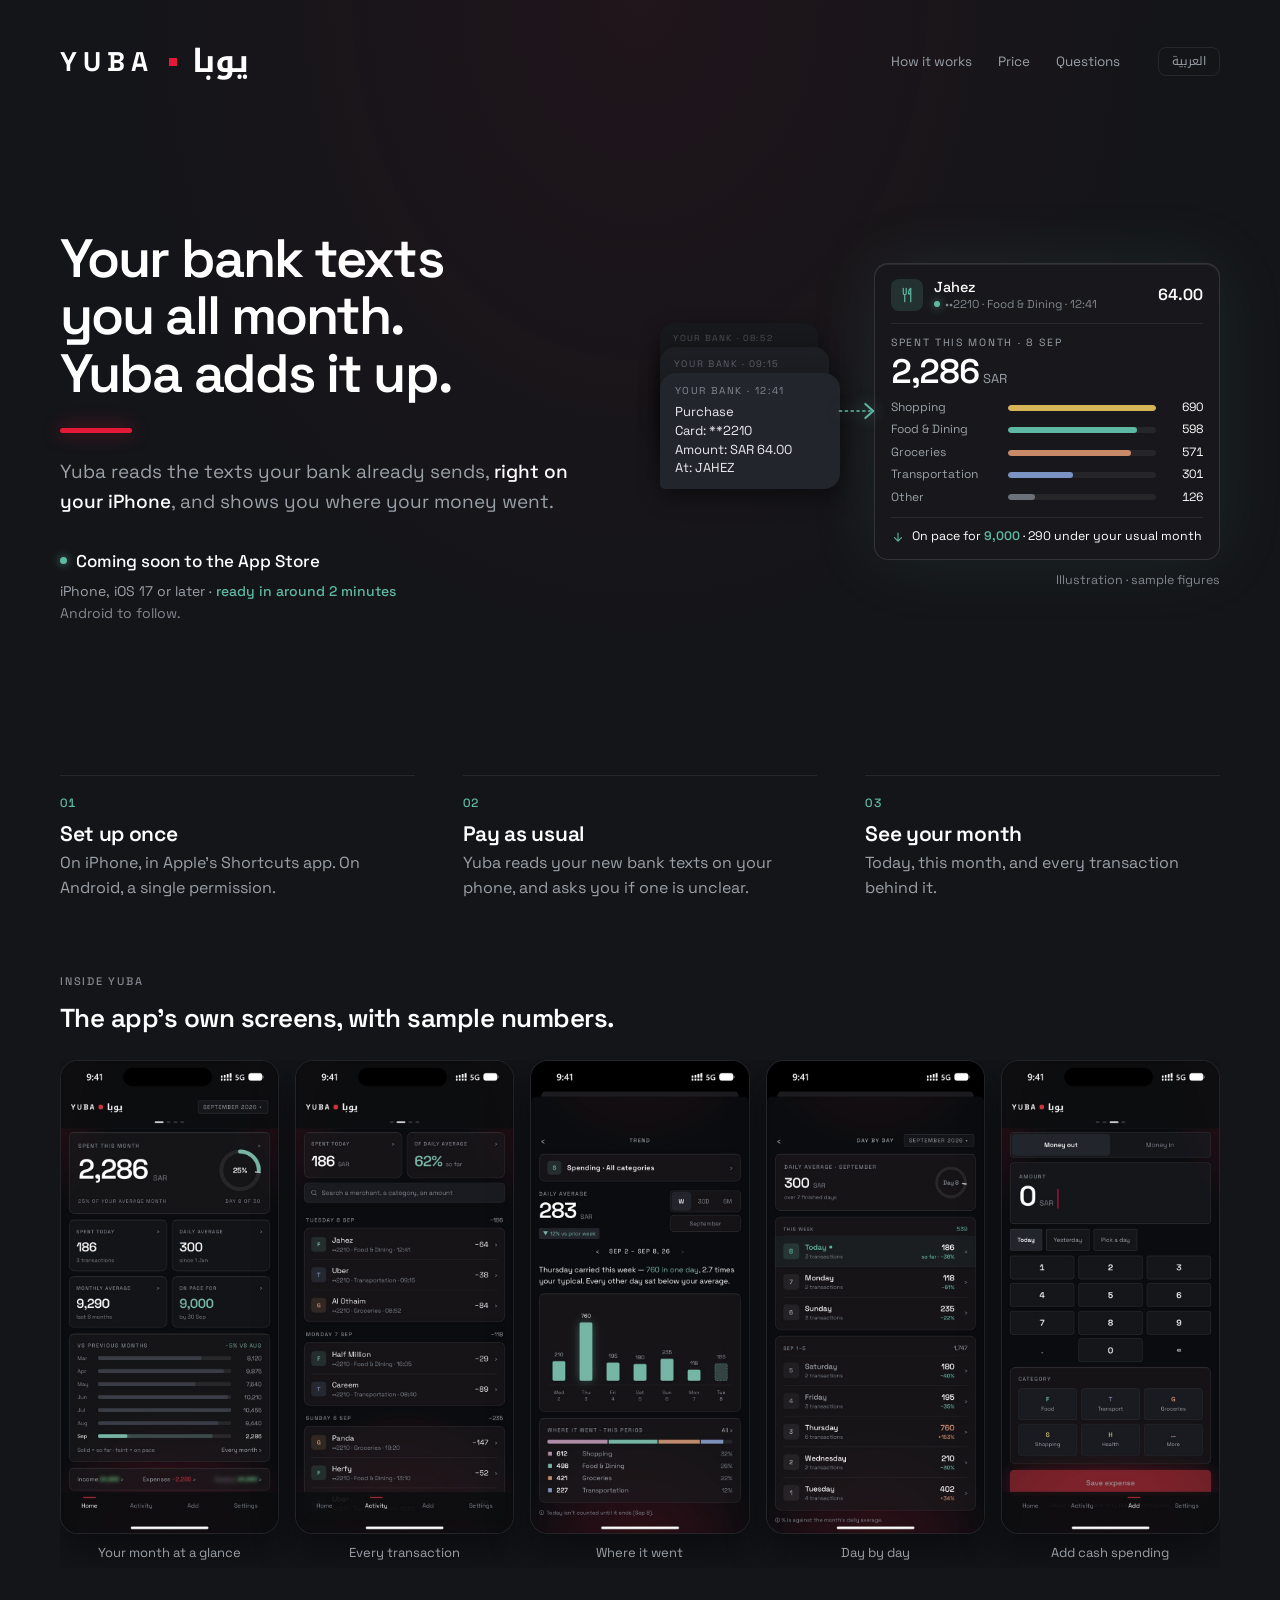
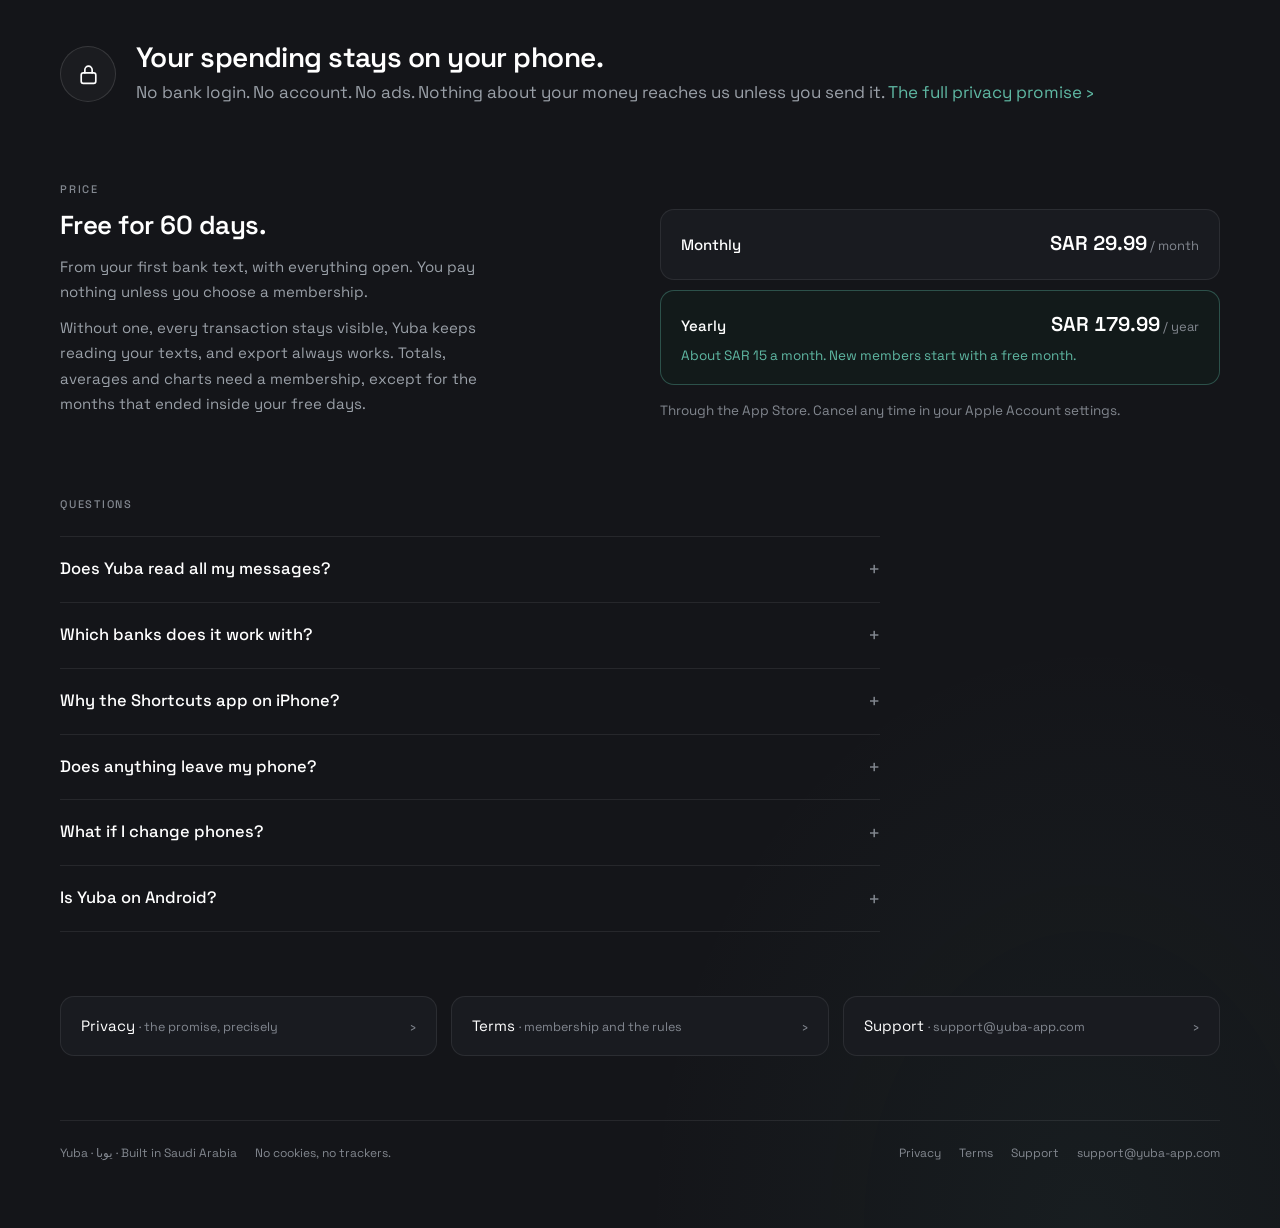
==== index.html @ a965c090 "Bigger logo; privacy, terms and support use the full width with an 'on this page' column - The YUBA " ====
<!doctype html>
<html lang="en">
<head>
<meta charset="utf-8">
<meta name="viewport" content="width=device-width,initial-scale=1">
<meta name="color-scheme" content="dark">
<title>Yuba · يوبا</title>
<meta name="description" content="Your bank texts you all month. Yuba adds it up — it reads the texts your bank already sends, right on your iPhone, and shows you where your money went.">
<link rel="canonical" href="https://yuba-app.com/">
<meta property="og:type" content="website">
<meta property="og:site_name" content="Yuba · يوبا">
<meta property="og:url" content="https://yuba-app.com/">
<meta property="og:title" content="Yuba — your bank texts you all month. Yuba adds it up.">
<meta property="og:description" content="Yuba reads the texts your bank already sends, right on your iPhone, and shows you where your money went. Your spending stays on your phone.">
<meta property="og:image" content="https://yuba-app.com/og/yuba-og.jpg">
<meta property="og:image:width" content="1200">
<meta property="og:image:height" content="630">
<meta property="og:image:alt" content="Yuba — your bank texts you all month, Yuba adds it up. أين تذهب فلوسك؟ الجواب في رسائل بنكك.">
<meta name="twitter:card" content="summary_large_image">
<link rel="icon" type="image/png" sizes="32x32" href="/icons/favicon-32.png">
<link rel="icon" type="image/png" sizes="192x192" href="/icons/icon-192.png">
<link rel="apple-touch-icon" href="/icons/apple-touch-icon.png">
<meta name="theme-color" content="#0b0c0f">
<link rel="preload" href="/fonts/space-grotesk-latin.woff2" as="font" type="font/woff2" crossorigin>
<link rel="stylesheet" href="/site.css">
<noscript><style>[lang="ar"]{display:revert !important}.langbtn{display:none}</style></noscript>
</head>
<body>
<div class="page wide">

  <header class="site">
    <a class="lockup" href="/">
      <span class="latin">YUBA</span><span class="dot"></span><span class="arabic">يوبا</span>
    </a>
    <nav class="jump">
      <a href="#how"><span lang="en">How it works</span><span lang="ar">كيف يعمل</span></a>
      <a href="#price"><span lang="en">Price</span><span lang="ar">السعر</span></a>
      <a href="#faq"><span lang="en">Questions</span><span lang="ar">أسئلة</span></a>
    </nav>
    <button class="langbtn" type="button">
      <span lang="ar">العربية</span><span lang="en">English</span>
    </button>
  </header>

  <main>
    <!-- ══════════════════════════ English ══════════════════════════ -->
    <section class="home" lang="en">
      <div class="hero-grid">
      <div class="hero-text">
      <h1><span class="l">Your bank texts you all month.</span> <span class="l">Yuba adds it up.</span></h1>
      <i class="tick"></i>
      <p class="lede">Yuba reads the texts your bank already sends, <strong>right on your iPhone</strong>, and shows you where your money went.</p>
      <div class="get">
        <span class="soon"><i></i>Coming soon to the App Store</span>
        <span class="get-note">iPhone, iOS 17 or later · <b>ready in around 2 minutes</b><span class="droid">Android to follow.</span></span>
      </div>
      </div>
      <div class="hero-art">
      <figure class="stage" role="img" aria-label="Three bank texts become a line in your month and a monthly total by category">
        <div class="texts" aria-hidden="true">
          <p class="bubble b3"><span class="from">Your bank · 08:52</span>Purchase
Card: **2210
Amount: SAR 84.00
At: AL OTHAIM</p>
          <p class="bubble b2"><span class="from">Your bank · 09:15</span>Purchase
Card: **2210
Amount: SAR 38.00
At: UBER</p>
          <p class="bubble b1"><span class="from">Your bank · 12:41</span>Purchase
Card: **2210
Amount: SAR 64.00
At: JAHEZ</p>
        </div>
        <div class="flow" aria-hidden="true"><svg viewBox="0 0 48 32" fill="none"><path d="M3 16h37" stroke="#5fb8a3" stroke-width="2" stroke-linecap="round" stroke-dasharray="2.5 4.5"/><path d="M34 7.5l9.5 8.5-9.5 8.5" stroke="#5fb8a3" stroke-width="2.4" stroke-linecap="round" stroke-linejoin="round"/></svg></div>
        <div class="month" aria-hidden="true">
          <div class="newrow">
            <div class="ico"><svg viewBox="0 0 24 24" fill="none" stroke="currentColor" stroke-width="1.6" stroke-linecap="round" stroke-linejoin="round"><path d="M7 3v6.5a2 2 0 0 0 2 2 2 2 0 0 0 2-2V3M9 11.5V21M17 21V3c-2 1.3-3 4-3 7.5h3"/></svg></div>
            <div class="who"><div class="name">Jahez</div><div class="meta"><i class="live"></i>••2210 · Food &amp; Dining · 12:41</div></div>
            <div class="amt">64.00</div>
          </div>
          <div class="k">Spent this month · 8 Sep</div>
          <div class="fig">2,286<small>SAR</small></div>
          <div class="cats">
            <div class="cat"><span class="n">Shopping</span><span class="bar"><i style="width:100%;background:#d6b45a"></i></span><span class="v">690</span></div>
            <div class="cat"><span class="n">Food &amp; Dining</span><span class="bar"><i style="width:87%;background:#5fb8a3"></i></span><span class="v">598</span></div>
            <div class="cat"><span class="n">Groceries</span><span class="bar"><i style="width:83%;background:#c98a68"></i></span><span class="v">571</span></div>
            <div class="cat"><span class="n">Transportation</span><span class="bar"><i style="width:44%;background:#7b93c2"></i></span><span class="v">301</span></div>
            <div class="cat"><span class="n">Other</span><span class="bar"><i style="width:18%;background:#6b7079"></i></span><span class="v">126</span></div>
          </div>
          <div class="pace"><svg viewBox="0 0 24 24" fill="none" stroke="currentColor" stroke-width="1.8" stroke-linecap="round" stroke-linejoin="round"><path d="M12 5v14M6 13l6 6 6-6"/></svg><span>On pace for <b>9,000</b> · 290 under your usual month</span></div>
        </div>
      </figure>
      <p class="stage-note">Illustration · sample figures</p>
      </div>
      </div>

      <ol class="steps" id="how">
        <li><span class="num">01</span><h3>Set up once</h3><p>On iPhone, in Apple’s Shortcuts app. On Android, a single permission.</p></li>
        <li><span class="num">02</span><h3>Pay as usual</h3><p>Yuba reads your new bank texts on your phone, and asks you if one is unclear.</p></li>
        <li><span class="num">03</span><h3>See your month</h3><p>Today, this month, and every transaction behind it.</p></li>
      </ol>

      <div class="band">
        <p class="kicker">Inside Yuba</p>
        <h2 class="band-title">The app’s own screens, with sample numbers.</h2>
        <div class="shots">
          <figure><img src="/shots/en/1-home.jpg" width="600" height="1304" loading="lazy" alt="Yuba's Home: spent this month, your pace and the months before"><figcaption>Your month at a glance</figcaption></figure>
          <figure><img src="/shots/en/2-activity.jpg" width="600" height="1304" loading="lazy" alt="Activity: every transaction by day"><figcaption>Every transaction</figcaption></figure>
          <figure><img src="/shots/en/3-trend.jpg" width="600" height="1304" loading="lazy" alt="Trend: the week's spending and where it went"><figcaption>Where it went</figcaption></figure>
          <figure><img src="/shots/en/4-day-by-day.jpg" width="600" height="1304" loading="lazy" alt="Day by day: each day against your average"><figcaption>Day by day</figcaption></figure>
          <figure><img src="/shots/en/5-add.jpg" width="600" height="1304" loading="lazy" alt="Add: cash spending by hand"><figcaption>Add cash spending</figcaption></figure>
        </div>
      </div>

      <div class="promise" id="privacy">
        <span class="lock"><svg viewBox="0 0 24 24" fill="none" stroke="currentColor" stroke-width="1.6" stroke-linecap="round" stroke-linejoin="round"><rect x="5" y="10.5" width="14" height="10" rx="2"/><path d="M8.5 10.5V7.5a3.5 3.5 0 0 1 7 0v3"/></svg></span>
        <div><h2>Your spending stays on your phone.</h2><p>No bank login. No account. No ads. Nothing about your money reaches us unless you send it. <a href="/privacy">The full privacy promise ›</a></p></div>
      </div>

      <div class="band" id="price">
        <p class="kicker">Price</p>
        <div class="price-grid">
          <div class="free">
            <h2 class="band-title">Free for 60 days.</h2>
            <p>From your first bank text, with everything open. You pay nothing unless you choose a membership.</p>
            <p>Without one, every transaction stays visible, Yuba keeps reading your texts, and export always works. Totals, averages and charts need a membership, except for the months that ended inside your free days.</p>
          </div>
          <div class="plans">
            <div class="plan"><span class="plan-name">Monthly</span><span class="plan-price">SAR 29.99<small> / month</small></span></div>
            <div class="plan best"><span class="plan-name">Yearly</span><span class="plan-price">SAR 179.99<small> / year</small></span><span class="plan-sub">About SAR 15 a month. New members start with a free month.</span></div>
            <p class="plan-note">Through the App Store. Cancel any time in your Apple Account settings.</p>
          </div>
        </div>
      </div>

      <div class="band" id="faq">
        <p class="kicker">Questions</p>
        <div class="faq">
          <details><summary>Does Yuba read all my messages?</summary><p>No. On iPhone, Shortcuts hands Yuba only texts that contain SAR, SR or ريال. Yuba never sees the rest, and what it does get, it reads on your phone.</p></details>
          <details><summary>Which banks does it work with?</summary><p>Yuba was built on real texts from Saudi banks, in Arabic and English, among them SAB, SNB, Al Rajhi, STC Bank, BSF, Bank AlJazira and Riyad Bank. It learns other banks from the people who use them. When a text says money moved in a wording Yuba hasn’t learned yet, it asks you instead of guessing, and Teach Yuba, in Settings, writes you an email with that wording, every digit a 9 and people’s names cut to initials, for you to send us.</p></details>
          <details><summary>Why the Shortcuts app on iPhone?</summary><p>Apple doesn’t let apps read your messages. Instead, Apple’s Shortcuts app, set up once, hands Yuba the bank texts that mention riyals as they arrive. It’s Apple’s own tool, and you stay in control: you can turn it off any time. It takes around 2 minutes.</p></details>
          <details><summary>Does anything leave my phone?</summary><p>Yuba sends nothing about your money. It has no server and no account. It goes online to check for its own updates, and memberships run through Apple. Like every app, Yuba is included in your phone’s own backup, under your Apple Account. <a href="/privacy">Every detail is on the privacy page.</a></p></details>
          <details><summary>What if I change phones?</summary><p>Your history lives on your phone and in your phone’s own backup, so a new iPhone restored from that backup should bring it along. You can also export every transaction as a spreadsheet at any time.</p></details>
          <details><summary>Is Yuba on Android?</summary><p>Coming soon. On Android there is no Shortcuts step: one permission does it.</p></details>
        </div>
      </div>
    </section>

    <!-- ══════════════════════════ Arabic ══════════════════════════ -->
    <section class="home" lang="ar" dir="rtl">
      <div class="hero-grid">
      <div class="hero-text">
      <h1><span class="l">أين تذهب فلوسك؟</span> <span class="l">الجواب في رسائل بنكك.</span></h1>
      <i class="tick"></i>
      <p class="lede">يقرأ يوبا رسائل بنكك <strong>على جوالك نفسه</strong>، ويرتّب مصاريفك أولًا بأول.</p>
      <div class="get">
        <span class="soon"><i></i>قريبًا على App Store</span>
        <span class="get-note">على iPhone بنظام iOS 17 أو أحدث · <b>الإعداد يستغرق نحو دقيقتين</b><span class="droid">ونسخة Android في الطريق.</span></span>
      </div>
      </div>
      <div class="hero-art">
      <figure class="stage" role="img" aria-label="ثلاث رسائل من البنك تصبح عملية في شهرك ومجموعًا لمصاريف الشهر حسب الفئة">
        <div class="texts" aria-hidden="true">
          <p class="bubble b3"><span class="from">بنكك · <bdi dir="ltr">08:52</bdi></span>شراء
بطاقة: <bdi dir="ltr">**2210</bdi>
مبلغ: 84.00 ريال
لدى: AL OTHAIM</p>
          <p class="bubble b2"><span class="from">بنكك · <bdi dir="ltr">09:15</bdi></span>شراء
بطاقة: <bdi dir="ltr">**2210</bdi>
مبلغ: 38.00 ريال
لدى: UBER</p>
          <p class="bubble b1"><span class="from">بنكك · <bdi dir="ltr">12:41</bdi></span>شراء
بطاقة: <bdi dir="ltr">**2210</bdi>
مبلغ: 64.00 ريال
لدى: JAHEZ</p>
        </div>
        <div class="flow" aria-hidden="true"><svg viewBox="0 0 48 32" fill="none"><path d="M3 16h37" stroke="#5fb8a3" stroke-width="2" stroke-linecap="round" stroke-dasharray="2.5 4.5"/><path d="M34 7.5l9.5 8.5-9.5 8.5" stroke="#5fb8a3" stroke-width="2.4" stroke-linecap="round" stroke-linejoin="round"/></svg></div>
        <div class="month" aria-hidden="true">
          <div class="newrow">
            <div class="ico"><svg viewBox="0 0 24 24" fill="none" stroke="currentColor" stroke-width="1.6" stroke-linecap="round" stroke-linejoin="round"><path d="M7 3v6.5a2 2 0 0 0 2 2 2 2 0 0 0 2-2V3M9 11.5V21M17 21V3c-2 1.3-3 4-3 7.5h3"/></svg></div>
            <div class="who"><div class="name">Jahez</div><div class="meta" dir="ltr"><i class="live"></i>••2210 · <bdi dir="rtl">الطعام والمطاعم</bdi> · 12:41</div></div>
            <div class="amt">64.00</div>
          </div>
          <div class="k" dir="rtl" style="text-align:left">مصاريف هذا الشهر · 8 سبتمبر</div>
          <div class="fig">2,286<small>ر.س</small></div>
          <div class="cats">
            <div class="cat"><span class="n">التسوق</span><span class="bar"><i style="width:100%;background:#d6b45a"></i></span><span class="v">690</span></div>
            <div class="cat"><span class="n">الطعام والمطاعم</span><span class="bar"><i style="width:87%;background:#5fb8a3"></i></span><span class="v">598</span></div>
            <div class="cat"><span class="n">البقالة</span><span class="bar"><i style="width:83%;background:#c98a68"></i></span><span class="v">571</span></div>
            <div class="cat"><span class="n">المواصلات</span><span class="bar"><i style="width:44%;background:#7b93c2"></i></span><span class="v">301</span></div>
            <div class="cat"><span class="n">أخرى</span><span class="bar"><i style="width:18%;background:#6b7079"></i></span><span class="v">126</span></div>
          </div>
          <div class="pace"><svg viewBox="0 0 24 24" fill="none" stroke="currentColor" stroke-width="1.8" stroke-linecap="round" stroke-linejoin="round"><path d="M12 5v14M6 13l6 6 6-6"/></svg><span dir="rtl">المتوقع لنهاية الشهر <b>9,000</b> · أقل من معتادك بـ290</span></div>
        </div>
      </figure>
      <p class="stage-note">رسم توضيحي · أرقام افتراضية</p>
      </div>
      </div>

      <ol class="steps" id="how-ar">
        <li><span class="num">01</span><h3>جهّزه مرة واحدة</h3><p>على iPhone عبر تطبيق «الاختصارات» من Apple، وعلى Android يكفي إذن واحد.</p></li>
        <li><span class="num">02</span><h3>ادفع كعادتك</h3><p>يقرأ يوبا رسائل بنكك الجديدة على جوالك، وإن لم تتضح له رسالة سألك عنها.</p></li>
        <li><span class="num">03</span><h3>تابع شهرك</h3><p>يومك وشهرك، وكل عملية بتفاصيلها.</p></li>
      </ol>

      <div class="band">
        <p class="kicker">داخل يوبا</p>
        <h2 class="band-title">شاشات التطبيق نفسه، بأرقام تجريبية.</h2>
        <div class="shots">
          <figure><img src="/shots/ar/1-home.jpg" width="600" height="1304" loading="lazy" alt="الرئيسية في يوبا: مصاريف هذا الشهر ووتيرتك والأشهر السابقة"><figcaption>شهرك في لمحة</figcaption></figure>
          <figure><img src="/shots/ar/2-activity.jpg" width="600" height="1304" loading="lazy" alt="العمليات: كل عملية حسب اليوم"><figcaption>كل عملياتك</figcaption></figure>
          <figure><img src="/shots/ar/3-trend.jpg" width="600" height="1304" loading="lazy" alt="الاتجاه: مصاريف الأسبوع وأين ذهبت"><figcaption>أين ذهبت فلوسك</figcaption></figure>
          <figure><img src="/shots/ar/4-day-by-day.jpg" width="600" height="1304" loading="lazy" alt="يومًا بيوم: كل يوم مقارنة بمتوسطك"><figcaption>يومًا بيوم</figcaption></figure>
          <figure><img src="/shots/ar/5-add.jpg" width="600" height="1304" loading="lazy" alt="إضافة: مصاريفك النقدية بيدك"><figcaption>النقد، تضيفه بنفسك</figcaption></figure>
        </div>
      </div>

      <div class="promise" id="privacy-ar">
        <span class="lock"><svg viewBox="0 0 24 24" fill="none" stroke="currentColor" stroke-width="1.6" stroke-linecap="round" stroke-linejoin="round"><rect x="5" y="10.5" width="14" height="10" rx="2"/><path d="M8.5 10.5V7.5a3.5 3.5 0 0 1 7 0v3"/></svg></span>
        <div><h2>بياناتك المالية تبقى على جوالك.</h2><p>لا ربط بحسابك البنكي، ولا تسجيل، ولا إعلانات، ولا يصلنا شيء يخص أموالك إلا ما ترسله بنفسك. <a href="/privacy">وعد الخصوصية كاملًا ›</a></p></div>
      </div>

      <div class="band" id="price-ar">
        <p class="kicker">السعر</p>
        <div class="price-grid">
          <div class="free">
            <h2 class="band-title">مجاني لمدة 60 يومًا.</h2>
            <p>من أول رسالة بنكية، وكل المزايا مفتوحة. ولا تدفع شيئًا ما لم تختر عضوية.</p>
            <p>ومن دونها تبقى كل عملياتك ظاهرة، ويستمر يوبا في قراءة رسائلك، والتصدير متاح دائمًا. أما الإجماليات والمتوسطات والرسوم البيانية فتحتاج عضوية، إلا للأشهر التي اكتملت خلال أيامك المجانية.</p>
          </div>
          <div class="plans">
            <div class="plan"><span class="plan-name">شهري</span><span class="plan-price">29.99 ر.س<small> / شهريًا</small></span></div>
            <div class="plan best"><span class="plan-name">سنوي</span><span class="plan-price">179.99 ر.س<small> / سنويًا</small></span><span class="plan-sub">نحو 15 ر.س شهريًا، ويبدأ بشهر مجاني للمشتركين الجدد.</span></div>
            <p class="plan-note">عبر App Store، ويمكنك الإلغاء متى شئت من إعدادات حساب Apple.</p>
          </div>
        </div>
      </div>

      <div class="band" id="faq-ar">
        <p class="kicker">أسئلة شائعة</p>
        <div class="faq">
          <details><summary>هل يقرأ يوبا كل رسائلي؟</summary><p>لا. على iPhone لا تمرّر «الاختصارات» إلى يوبا إلا الرسائل التي فيها SAR أو SR أو «ريال». بقية رسائلك لا يراها يوبا، وما يصله يقرؤه على جوالك نفسه.</p></details>
          <details><summary>مع أي البنوك يعمل يوبا؟</summary><p>بُني يوبا على رسائل حقيقية من بنوك سعودية، بالعربية والإنجليزية، منها ساب والأهلي والراجحي وبنك STC والبنك السعودي الفرنسي وبنك الجزيرة وبنك الرياض، ويتعلّم صياغة البنوك الأخرى من مستخدميها. وإذا قالت رسالة إن مالًا تحرّك بصياغة لم يتعلّمها بعد، يسألك بدل أن يخمّن. ومن «الإعدادات › علِّم يوبا» يمكنك أن ترسل لنا تلك الصياغة، وكل رقم فيها 9، وأسماء الأشخاص مختصرة إلى أحرفها الأولى.</p></details>
          <details><summary>لماذا تطبيق «الاختصارات» على iPhone؟</summary><p>لأن Apple لا تسمح للتطبيقات بقراءة رسائلك. تُعدّ «الاختصارات» مرة واحدة، فتسلّم يوبا رسائل البنك التي تذكر الريال حين تصل. هي أداة من Apple نفسها، والأمر بيدك: توقفها متى شئت. والإعداد يستغرق نحو دقيقتين.</p></details>
          <details><summary>هل يخرج شيء من جوالي؟</summary><p>يوبا لا يرسل شيئًا يخص أموالك، فلا خادم له ولا حساب. يتصل بالإنترنت ليتحقق من تحديثاته، والعضوية تتم عبر Apple. وككل تطبيق، يُحفظ يوبا ضمن النسخة الاحتياطية لجوالك تحت حساب Apple الخاص بك. <a href="/privacy">التفاصيل كلها في صفحة الخصوصية.</a></p></details>
          <details><summary>ماذا لو غيّرت جوالي؟</summary><p>سجلّك محفوظ على جوالك وفي نسخته الاحتياطية، فإذا استعدت جوالك الجديد من تلك النسخة فالمفترض أن يعود معه. ويمكنك أيضًا في أي وقت تصدير كل عملياتك إلى جدول بيانات.</p></details>
          <details><summary>هل يوبا متوفر على Android؟</summary><p>في الطريق. وعلى Android لا حاجة لتطبيق «الاختصارات»: يكفي إذن واحد.</p></details>
        </div>
      </div>
    </section>

    <nav class="doors">
      <a class="door" href="/privacy">
        <span>
          <span lang="en">Privacy</span><span lang="ar">الخصوصية</span>
          <span class="sub"> · <span lang="en">the promise, precisely</span><span lang="ar">وعدنا بالتفصيل</span></span>
        </span>
        <span class="mark">›</span>
      </a>
      <a class="door" href="/terms">
        <span>
          <span lang="en">Terms</span><span lang="ar">الشروط</span>
          <span class="sub"> · <span lang="en">membership and the rules</span><span lang="ar">العضوية وشروط الاستخدام</span></span>
        </span>
        <span class="mark">›</span>
      </a>
      <a class="door" href="/support">
        <span>
          <span lang="en">Support</span><span lang="ar">الدعم</span>
          <span class="sub"> · support@yuba-app.com</span>
        </span>
        <span class="mark">›</span>
      </a>
    </nav>
  </main>

  <footer class="site">
    <span>Yuba · يوبا · <span lang="en">Built in Saudi Arabia</span><span lang="ar">صُنع في السعودية</span></span>
    <span class="quiet"><span lang="en">No cookies, no trackers.</span><span lang="ar">لا كوكيز ولا تتبّع.</span></span>
    <span class="spacer"></span>
    <a href="/privacy"><span lang="en">Privacy</span><span lang="ar">الخصوصية</span></a>
    <a href="/terms"><span lang="en">Terms</span><span lang="ar">الشروط</span></a>
    <a href="/support"><span lang="en">Support</span><span lang="ar">الدعم</span></a>
    <a href="mailto:support@yuba-app.com">support@yuba-app.com</a>
  </footer>

</div>
<script>
(function () {
  var el = document.documentElement;
  function apply(ar) {
    if (ar) el.setAttribute('data-lang', 'ar'); else el.removeAttribute('data-lang');
    el.lang = ar ? 'ar' : 'en';
  }
  var s = null;
  try { s = localStorage.getItem('yuba-lang'); } catch (e) {}
  // No choice saved yet: a phone set to Arabic opens the Arabic page.
  if (s !== 'ar' && s !== 'en') {
    try { if (/^ar(?:-|$)/i.test((navigator.languages && navigator.languages[0]) || navigator.language || '')) s = 'ar'; } catch (e) {}
  }
  try {
    var q = new URLSearchParams(location.search).get('lang');
    if (q === 'ar' || q === 'en') {
      s = q;
      try { localStorage.setItem('yuba-lang', q); } catch (e) {}
      history.replaceState(null, '', location.pathname);
    }
  } catch (e) {}
  apply(s === 'ar');
  // The header's jump links point at the English ids; in Arabic, go to the Arabic twin.
  document.addEventListener('click', function (e) {
    var a = e.target.closest('.jump a');
    if (a && el.getAttribute('data-lang') === 'ar') {
      var t = document.getElementById(a.getAttribute('href').slice(1) + '-ar');
      if (t) { e.preventDefault(); t.scrollIntoView({ behavior: 'smooth', block: 'start' }); }
      return;
    }
    var b = e.target.closest('.langbtn');
    if (!b) return;
    var ar = el.getAttribute('data-lang') !== 'ar';
    apply(ar);
    try { localStorage.setItem('yuba-lang', ar ? 'ar' : 'en'); } catch (e) {}
  });
})();
</script>
</body>
</html>
---- site.css ----
/* yuba-app.com — the app's own skin, translated to the web.
   Tokens verbatim from src/theme/tokens.ts:
   bg #141519 · surfaces #191b20/#23252c · ink #fff/#9aa0a8/#5d626b
   red #e31937 (brand only) · teal #4f9d8c (live/links) · hairline rgba(255,255,255,.08)
   Latin: Space Grotesk. Arabic: Noto Kufi Arabic (all-Kufi, the founder's law). */

/* Fonts live on this site (12 Oct 2026): no request leaves for Google, so the footer can say no trackers. */
@font-face { font-family: 'Noto Kufi Arabic'; font-style: normal; font-weight: 300 700; font-display: swap; src: url(/fonts/noto-kufi-arabic-arabic.woff2) format('woff2'); unicode-range: U+0600-06FF, U+0750-077F, U+0870-0891, U+0897-08E1, U+08E3-08FF, U+200C-200E, U+2010-2011, U+204F, U+2E41, U+FB50-FDFF, U+FE70-FE74, U+FE76-FEFC, U+102E0-102FB, U+10E60-10E7E, U+10EC2-10EC7, U+10EC9-10EEE, U+10EF0-10EFF, U+1EE00-1EE03, U+1EE05-1EE1F, U+1EE21-1EE22, U+1EE24, U+1EE27, U+1EE29-1EE32, U+1EE34-1EE37, U+1EE39, U+1EE3B, U+1EE42, U+1EE47, U+1EE49, U+1EE4B, U+1EE4D-1EE4F, U+1EE51-1EE52, U+1EE54, U+1EE57, U+1EE59, U+1EE5B, U+1EE5D, U+1EE5F, U+1EE61-1EE62, U+1EE64, U+1EE67-1EE6A, U+1EE6C-1EE72, U+1EE74-1EE77, U+1EE79-1EE7C, U+1EE7E, U+1EE80-1EE89, U+1EE8B-1EE9B, U+1EEA1-1EEA3, U+1EEA5-1EEA9, U+1EEAB-1EEBB, U+1EEF0-1EEF1; }
@font-face { font-family: 'Noto Kufi Arabic'; font-style: normal; font-weight: 300 700; font-display: swap; src: url(/fonts/noto-kufi-arabic-latin-ext.woff2) format('woff2'); unicode-range: U+0100-02BA, U+02BD-02C5, U+02C7-02CC, U+02CE-02D7, U+02DD-02FF, U+0304, U+0308, U+0329, U+1D00-1DBF, U+1E00-1E9F, U+1EF2-1EFF, U+2020, U+20A0-20AB, U+20AD-20C4, U+2113, U+2C60-2C7F, U+A720-A7FF; }
@font-face { font-family: 'Noto Kufi Arabic'; font-style: normal; font-weight: 300 700; font-display: swap; src: url(/fonts/noto-kufi-arabic-latin.woff2) format('woff2'); unicode-range: U+0000-00FF, U+0131, U+0152-0153, U+02BB-02BC, U+02C6, U+02DA, U+02DC, U+0304, U+0308, U+0329, U+2000-206F, U+20AC, U+2122, U+2191, U+2193, U+2212, U+2215, U+FEFF, U+FFFD; }
@font-face { font-family: 'Space Grotesk'; font-style: normal; font-weight: 300 700; font-display: swap; src: url(/fonts/space-grotesk-latin-ext.woff2) format('woff2'); unicode-range: U+0100-02BA, U+02BD-02C5, U+02C7-02CC, U+02CE-02D7, U+02DD-02FF, U+0304, U+0308, U+0329, U+1D00-1DBF, U+1E00-1E9F, U+1EF2-1EFF, U+2020, U+20A0-20AB, U+20AD-20C4, U+2113, U+2C60-2C7F, U+A720-A7FF; }
@font-face { font-family: 'Space Grotesk'; font-style: normal; font-weight: 300 700; font-display: swap; src: url(/fonts/space-grotesk-latin.woff2) format('woff2'); unicode-range: U+0000-00FF, U+0131, U+0152-0153, U+02BB-02BC, U+02C6, U+02DA, U+02DC, U+0304, U+0308, U+0329, U+2000-206F, U+20AC, U+2122, U+2191, U+2193, U+2212, U+2215, U+FEFF, U+FFFD; }

:root {
  --bg: #141519;
  --surface: #191b20;
  --surface2: #23252c;
  --ink: #ffffff;
  --ink2: #9aa0a8;
  /* The app's ink3 is #5d626b; on the web it fails WCAG AA for small text
     (2.98:1 on this bg) — lifted to the nearest passing grey (5.05:1). */
  --ink3: #82878f;
  --red: #e31937;
  --teal: #4f9d8c;
  --teal-bright: #5fb8a3;
  --hairline: rgba(255, 255, 255, 0.08);
  --hairline-soft: rgba(255, 255, 255, 0.05);
  --latin: "Space Grotesk", "Segoe UI", system-ui, sans-serif;
  --kufi: "Noto Kufi Arabic", "Space Grotesk", system-ui, sans-serif;
}

* { margin: 0; padding: 0; box-sizing: border-box; }

html { background: var(--bg); }

body {
  background:
    radial-gradient(60% 34% at 50% 0%, rgba(227, 25, 55, 0.055), transparent 70%),
    radial-gradient(50% 30% at 85% 100%, rgba(95, 184, 163, 0.05), transparent 70%),
    var(--bg);
  color: var(--ink2);
  font-family: var(--latin);
  font-size: 15px;
  line-height: 1.75;
  min-height: 100vh;
  -webkit-font-smoothing: antialiased;
}

/* ── language switch ─────────────────────────────────────────────
   Both languages live in the DOM; html[data-lang] decides which
   shows. No JS = English shows (the safe default). The toggle button
   is the one exception: it always names the OTHER language. */
/* body-scoped: the script also stamps <html lang="ar">, and an unscoped rule hid the
   whole page in Arabic (live from 1 Sep to 12 Oct 2026). */
body [lang="ar"] { display: none !important; }
html[data-lang="ar"] [lang="en"] { display: none !important; }
html[data-lang="ar"] section[lang="ar"],
html[data-lang="ar"] article[lang="ar"],
html[data-lang="ar"] div[lang="ar"] { display: block !important; }
html[data-lang="ar"] span[lang="ar"],
html[data-lang="ar"] a[lang="ar"] { display: inline !important; }
html[data-lang="ar"] body { direction: rtl; }

.langbtn [lang="en"] { display: none !important; }
html:not([data-lang="ar"]) .langbtn [lang="ar"] { display: inline !important; }
html[data-lang="ar"] .langbtn [lang="en"] { display: inline !important; }
html[data-lang="ar"] .langbtn [lang="ar"] { display: none !important; }

body [lang="ar"] {
  font-family: var(--kufi);
  direction: rtl;
  text-align: right;
  /* Kufi sits ~1pt below the Latin beside it (the founder's rule). */
  font-size: 0.94em;
  line-height: 2.05;
}

/* ── chrome ── */
.page { max-width: 680px; margin: 0 auto; padding: 28px 22px 64px; }

header.site {
  display: flex; align-items: center; justify-content: space-between;
  gap: 16px; padding: 6px 0 30px;
}

.lockup { display: flex; align-items: center; gap: 13px; text-decoration: none; direction: ltr; }
.lockup .latin {
  font-family: var(--latin); font-weight: 700; font-size: 22px;
  letter-spacing: 0.22em; color: var(--ink);
}
.lockup .dot { width: 7px; height: 7px; background: var(--red); flex: none; }
.lockup .arabic {
  /* The wordmark exception: Kufi steps UP ~1.25× so the two marks read equal. */
  font-family: var(--kufi); font-weight: 700; font-size: 26px;
  color: var(--ink); line-height: 1;
}

.langbtn {
  appearance: none; background: transparent; border: 1px solid var(--hairline);
  border-radius: 8px; padding: 7px 13px; cursor: pointer;
  color: var(--ink2); font-size: 12.5px; line-height: 1;
}
.langbtn:hover { color: var(--ink); border-color: rgba(255, 255, 255, 0.16); }
/* line-height 1 on both labels or the button (and the header row) jumps
   ~12px on toggle — the Kufi span otherwise inherits 2.05. */
.langbtn [lang="ar"] { font-family: var(--kufi); line-height: 1; }
.langbtn [lang="en"] { font-family: var(--latin); line-height: 1; }

/* ── type ── */
.kicker {
  font-size: 11px; letter-spacing: 0.16em; text-transform: uppercase;
  color: var(--ink3); font-weight: 500; margin-bottom: 14px;
}
[lang="ar"] .kicker { letter-spacing: 0; font-size: 12px; }

h1 {
  font-size: 30px; font-weight: 600; letter-spacing: -0.028em;
  line-height: 1.22; color: var(--ink); margin-bottom: 10px;
}
[lang="ar"] h1 { letter-spacing: 0; line-height: 1.6; font-size: 27px; }

.date { font-size: 12.5px; color: var(--ink3); margin-bottom: 34px; }

h2 {
  font-size: 16.5px; font-weight: 600; letter-spacing: -0.01em;
  color: var(--ink); margin: 38px 0 10px;
}
/* The Kufi one-size-down law holds for px-fixed sizes too. */
[lang="ar"] h2 { letter-spacing: 0; font-size: 15.5px; }
[lang="ar"] .date { font-size: 12px; }
[lang="ar"] table { font-size: 13px; }

p { margin: 0 0 14px; }
p strong, li strong { color: var(--ink); font-weight: 600; }
ul, ol { margin: 0 0 14px; padding-inline-start: 22px; }
li { margin-bottom: 6px; }

a { color: var(--teal-bright); text-decoration: none; }
a:hover { text-decoration: underline; text-underline-offset: 3px; }
/* Long URLs and table cells may break anywhere — 320px insurance. */
td, a { overflow-wrap: anywhere; }

/* ── the facts table (the app's privacy screen, verbatim anatomy) ── */
.facts {
  width: 100%; border-collapse: collapse; margin: 20px 0 26px;
  background: var(--surface); border: 1px solid var(--hairline);
  border-radius: 14px; overflow: hidden; font-size: 13.5px;
}
.facts td { padding: 12px 16px; border-top: 1px solid var(--hairline-soft); vertical-align: top; }
.facts tr:first-child td { border-top: none; }
.facts td:first-child { color: var(--ink2); }
.facts td:last-child { color: var(--ink); text-align: end; }

table:not(.facts) {
  width: 100%; border-collapse: collapse; margin: 18px 0 24px; font-size: 13.5px;
}
table:not(.facts) th {
  text-align: start; font-size: 11px; letter-spacing: 0.14em; text-transform: uppercase;
  color: var(--ink3); font-weight: 500; padding: 0 14px 10px;
}
[lang="ar"] table:not(.facts) th { letter-spacing: 0; }
table:not(.facts) td { padding: 11px 14px; border-top: 1px solid var(--hairline); }

/* ── cards ── */
.card {
  background: var(--surface); border: 1px solid var(--hairline);
  border-radius: 14px; padding: 18px 20px; margin: 20px 0;
}
.card .kicker { margin-bottom: 8px; }
.card .big { font-size: 17px; font-weight: 600; color: var(--ink); }
.card p:last-child { margin-bottom: 0; }
.card p { font-size: 13px; line-height: 1.7; }

/* ── landing ── */
.hero { padding: 8vh 0 0; }
.hero h1 { font-size: 38px; max-width: 15em; }
.hero[lang="ar"] h1 { font-size: 33px; }
.hero .lede { font-size: 16px; max-width: 34em; margin-top: 18px; }

.doors { margin-top: 44px; display: grid; gap: 10px; }
.door {
  display: flex; align-items: baseline; justify-content: space-between; gap: 14px;
  background: var(--surface); border: 1px solid var(--hairline); border-radius: 14px;
  padding: 16px 20px; color: var(--ink); text-decoration: none;
}
.door:hover { background: var(--surface2); text-decoration: none; }
.door .sub { font-size: 12.5px; color: var(--ink3); }
.door .mark { color: var(--ink3); font-size: 13px; }

/* ── footer ── */
footer.site {
  margin-top: 72px; padding-top: 22px; border-top: 1px solid var(--hairline);
  display: flex; flex-wrap: wrap; gap: 6px 18px; align-items: baseline;
  font-size: 12px; color: var(--ink3);
}
footer.site a { color: var(--ink3); }
footer.site a:hover { color: var(--ink2); }
footer.site .spacer { flex: 1; }

@media (max-width: 560px) {
  .page { padding: 20px 18px 48px; }
  h1 { font-size: 26px; }
  [lang="ar"] h1 { font-size: 24px; }
  .hero h1 { font-size: 30px; }
  .hero[lang="ar"] h1 { font-size: 27px; }
  .hero { padding-top: 4vh; }
}

/* ── home: the introduction (12 Oct 2026) — the same story as the one-pager
   (Rasid repo docs/business/intro): headline, bank texts becoming a month,
   three steps, the promise, the way in. The card inside the picture keeps the
   app's own geometry in Arabic, exactly as Yuba draws it. ── */
.home { padding-top: 6vh; }
.home h1 { font-size: 40px; line-height: 1.08; letter-spacing: -0.035em; margin: 0; max-width: none; }
.home[lang="ar"] h1 { font-size: 34px; line-height: 1.5; letter-spacing: 0; }
/* each line balances on its own, so a phone never leaves one word alone */
.home h1 .l { display: block; text-wrap: balance; }
.pace span, .steps p, .promise p, .promise h2 { text-wrap: pretty; }
.home .tick {
  display: block; width: 64px; height: 5px; border-radius: 3px; background: var(--red);
  box-shadow: 0 0 18px rgba(227, 25, 55, 0.55); margin: 22px 0 20px;
}
.home .lede { font-size: 17px; line-height: 1.6; margin: 0; max-width: 34em; }
.home .lede strong { font-weight: 500; }

.get { margin-top: 28px; display: flex; flex-direction: column; align-items: flex-start; gap: 8px; }
.soon {
  display: inline-flex; align-items: center; gap: 9px; padding: 0; color: var(--ink);
  font-size: 16px; font-weight: 500; line-height: 1.3;
}
.soon i { width: 7px; height: 7px; border-radius: 50%; background: var(--teal-bright); box-shadow: 0 0 9px rgba(95, 184, 163, 0.8); flex: none; }
.get-note { font-size: 14px; color: var(--ink2); line-height: 1.6; }
.get-note b { color: var(--teal-bright); font-weight: 500; white-space: nowrap; }

/* the picture */
.stage { margin: 52px 0 0; display: grid; grid-template-columns: 214px 46px 1fr; align-items: center; }
.texts { position: relative; height: 176px; }
.bubble {
  position: absolute; left: 0; right: 0; margin: 0;
  background: #23252c; color: #e8eaee; border-radius: 16px 16px 16px 5px;
  padding: 11px 15px; font-size: 13px; line-height: 1.45; white-space: pre-line;
  box-shadow: 0 8px 22px rgba(0, 0, 0, 0.45);
}
.bubble .from { display: block; font-size: 10px; letter-spacing: 0.14em; text-transform: uppercase; color: var(--ink3); margin-bottom: 4px; }
.bubble.b3 { top: 0; transform: scale(0.88); transform-origin: top left; background: #17181c; color: #5d626b; }
.bubble.b3 .from { color: #4a4e56; }
.bubble.b2 { top: 24px; transform: scale(0.94); transform-origin: top left; background: #1c1e23; color: #80858d; }
.bubble.b2 .from { color: #5d626b; }
.bubble.b1 { top: 50px; }
.flow { display: flex; align-items: center; justify-content: center; }
.flow svg { width: 40px; height: 28px; overflow: visible; filter: drop-shadow(0 0 7px rgba(95, 184, 163, 0.5)); }

.month {
  background: #18181c; border: 1px solid rgba(255, 255, 255, 0.12); border-radius: 14px;
  box-shadow: inset 0 1px 0 rgba(255, 255, 255, 0.08), 0 0 70px rgba(95, 184, 163, 0.10);
  padding: 14px 16px 13px; line-height: 1.45; color: var(--ink2);
  font-family: var(--latin); direction: ltr; text-align: left;
}
.newrow { display: flex; align-items: center; gap: 11px; padding-bottom: 11px; border-bottom: 1px solid var(--hairline); }
.newrow .ico { width: 32px; height: 32px; border-radius: 8px; display: grid; place-items: center; flex: none; background: rgba(95, 184, 163, 0.16); color: var(--teal-bright); }
.newrow .ico svg { width: 18px; height: 18px; }
.newrow .who { flex: 1; min-width: 0; }
.newrow .name { font-size: 14.5px; color: var(--ink); font-weight: 500; line-height: 1.25; }
.newrow .meta { font-size: 11.5px; color: var(--ink3); }
.newrow .amt { font-size: 16px; color: var(--ink); font-weight: 600; font-variant-numeric: tabular-nums; }
.live { display: inline-block; width: 6px; height: 6px; border-radius: 50%; background: var(--teal-bright); box-shadow: 0 0 8px rgba(95, 184, 163, 0.8); margin-inline-end: 5px; vertical-align: 1px; }
.month .k { font-size: 10.5px; letter-spacing: 0.16em; text-transform: uppercase; color: var(--ink2); margin-top: 11px; }
.month .fig { font-size: 34px; font-weight: 600; letter-spacing: -0.04em; color: var(--ink); line-height: 1.1; margin-top: 2px; font-variant-numeric: tabular-nums; }
.month .fig small { font-size: 13px; font-weight: 400; letter-spacing: 0; color: var(--ink2); margin-inline-start: 5px; }
.cats { margin-top: 9px; display: grid; gap: 5px; }
.cat { display: grid; grid-template-columns: 108px 1fr 38px; align-items: center; gap: 9px; font-size: 12px; }
.cat .n { white-space: nowrap; }
.cat .bar { height: 6px; border-radius: 3px; background: rgba(255, 255, 255, 0.06); overflow: hidden; }
.cat .bar i { display: block; height: 100%; border-radius: 3px; }
.cat .v { text-align: right; color: var(--ink); font-variant-numeric: tabular-nums; }
.pace { margin-top: 11px; padding-top: 10px; border-top: 1px solid var(--hairline); font-size: 13px; color: var(--ink); display: flex; align-items: center; gap: 7px; }
.pace b { color: var(--teal-bright); font-weight: 600; }
.pace svg { width: 14px; height: 14px; color: var(--teal-bright); flex: none; }
.stage-note { margin: 10px 0 0; text-align: end; font-size: 12.5px; color: var(--ink3); }

/* three steps */
.steps { list-style: none; margin: 52px 0 0; padding: 0; display: grid; grid-template-columns: repeat(3, 1fr); gap: 28px; }
.steps li { margin: 0; border-top: 1px solid var(--hairline); padding-top: 13px; }
.steps .num { font-size: 12px; font-weight: 500; color: var(--teal-bright); letter-spacing: 0.1em; font-variant-numeric: tabular-nums; }
.steps h3 { font-size: 18px; font-weight: 600; color: var(--ink); letter-spacing: -0.015em; line-height: 1.3; margin: 4px 0 4px; }
.steps p { font-size: 14.5px; line-height: 1.55; margin: 0; }

/* the promise */
.promise { margin-top: 48px; display: flex; align-items: center; gap: 16px; }
.promise .lock { width: 46px; height: 46px; border-radius: 50%; border: 1px solid rgba(255, 255, 255, 0.12); display: grid; place-items: center; flex: none; background: rgba(255, 255, 255, 0.03); color: var(--ink); }
.promise .lock svg { width: 21px; height: 21px; }
.promise h2 { font-size: 22px; letter-spacing: -0.02em; line-height: 1.25; margin: 0; }
.promise p { font-size: 15px; margin: 3px 0 0; }

/* Arabic: prose right to left, Kufi with its own taller lines, no tracking */
.home[lang="ar"] .lede { font-size: 16.5px; line-height: 2; }
.home[lang="ar"] .tick { margin: 14px 0 16px; }
.home[lang="ar"] .soon { font-size: 15.5px; line-height: 1.6; }
.home[lang="ar"] .get-note { font-size: 14px; line-height: 1.9; }
.home[lang="ar"] .texts { height: 190px; }
.home[lang="ar"] .bubble { line-height: 1.6; text-align: right; border-radius: 16px 16px 5px 16px; font-family: var(--kufi); font-size: 12.5px; }
.home[lang="ar"] .bubble .from { letter-spacing: 0; font-size: 10.5px; }
.home[lang="ar"] .bubble.b3, .home[lang="ar"] .bubble.b2 { transform-origin: top right; }
.home[lang="ar"] .flow svg { transform: scaleX(-1); }
.home[lang="ar"] .month { font-family: "Space Grotesk", "Noto Kufi Arabic", sans-serif; font-size: 15px; line-height: 1.5; }
.home[lang="ar"] .month .k { letter-spacing: 0; font-size: 11.5px; text-transform: none; }
.home[lang="ar"] .cat { font-size: 12px; }
.home[lang="ar"] .stage-note { letter-spacing: 0; }
.home[lang="ar"] .steps h3 { letter-spacing: 0; line-height: 1.6; font-size: 17px; }
.home[lang="ar"] .steps p { font-size: 14px; line-height: 1.9; }
.home[lang="ar"] .promise h2 { letter-spacing: 0; line-height: 1.6; font-size: 20px; }
.home[lang="ar"] .promise p { font-size: 14px; line-height: 1.9; margin: 0; }

@media (max-width: 560px) {
  .home { padding-top: 3vh; }
  .home h1 { font-size: 31px; }
  .home[lang="ar"] h1 { font-size: 28px; }
  .home .lede { font-size: 16px; }
  .stage { grid-template-columns: 1fr; margin-top: 40px; }
  .texts { width: 82%; height: 168px; }
  .home[lang="ar"] .texts { height: 182px; }
  .flow { height: 46px; }
  .flow svg, .home[lang="ar"] .flow svg { transform: rotate(90deg); }
  .steps { grid-template-columns: 1fr; gap: 18px; margin-top: 40px; }
  .promise { margin-top: 38px; align-items: flex-start; }
  .promise h2 { font-size: 19px; }
  .home[lang="ar"] .promise h2 { font-size: 18px; }
}

/* ── home, full width (Amr, 12 Oct 2026: "half page, not the full view") ──
   Only the home page widens; privacy, terms and support keep the 680px reading
   column. On a computer the headline and the picture share the first screen;
   steps, the promise and the three doors run across the full width. */
.page.wide { max-width: 1240px; padding-left: 40px; padding-right: 40px; }
.hero-art .stage { margin-top: 52px; }

@media (min-width: 980px) {
  .home { padding-top: 0; }
  .hero-grid {
    display: grid; grid-template-columns: minmax(0, 1fr) 560px; gap: 56px; align-items: center;
    min-height: min(calc(100vh - 170px), 600px); padding: 16px 0 0;
  }
  .home h1 { font-size: 54px; line-height: 1.06; }
  .home[lang="ar"] h1 { font-size: 44px; line-height: 1.45; }
  .home .tick { width: 72px; margin: 26px 0 24px; }
  .home[lang="ar"] .tick { margin: 16px 0 20px; }
  .home .lede { font-size: 19px; }
  .home[lang="ar"] .lede { font-size: 18px; }
  .get { margin-top: 32px; }
  .soon { font-size: 17px; }
  .hero-art .stage { margin-top: 0; grid-template-columns: 180px 34px 1fr; }
  .hero-art .pace { font-size: 12.4px; }
  .home[lang="ar"] .hero-art .pace { font-size: 12.4px; }
  .steps { margin-top: 56px; gap: 48px; }
  .steps h3 { font-size: 21px; }
  .home[lang="ar"] .steps h3 { font-size: 20px; }
  .steps p { font-size: 16px; }
  .home[lang="ar"] .steps p { font-size: 15px; }
  .promise { margin-top: 64px; gap: 20px; }
  .promise .lock { width: 56px; height: 56px; }
  .promise .lock svg { width: 25px; height: 25px; }
  .promise h2 { font-size: 28px; }
  .home[lang="ar"] .promise h2 { font-size: 25px; }
  .promise p { font-size: 17px; }
  .home[lang="ar"] .promise p { font-size: 16px; }
  .page.wide .doors { margin-top: 64px; grid-template-columns: repeat(3, 1fr); gap: 14px; }
  .page.wide footer.site { margin-top: 64px; }
}

@media (max-width: 560px) {
  .page.wide { padding-left: 18px; padding-right: 18px; }
}

/* ── home, the rest of the story (12 Oct 2026): jump links, the real app,
   price, questions, and a footer that says what the site does not do. ── */
html { scroll-behavior: smooth; }
@media (prefers-reduced-motion: reduce) { html { scroll-behavior: auto; } }
[id] { scroll-margin-top: 24px; }

.jump { display: none; gap: 26px; margin-inline-start: auto; margin-inline-end: 22px; }
.jump a { color: var(--ink2); font-size: 13.5px; text-decoration: none; }
.jump a:hover { color: var(--ink); text-decoration: none; }
html[data-lang="ar"] .jump a { font-family: var(--kufi); font-size: 13.5px; }
@media (min-width: 980px) { .jump { display: flex; } }

.get-note .droid { display: block; color: var(--ink3); }

.band { margin-top: 72px; }
.band .kicker { margin-bottom: 10px; }
.home[lang="ar"] .band .kicker { letter-spacing: 0; font-size: 13px; }
.band-title { font-size: 26px; font-weight: 600; letter-spacing: -0.02em; line-height: 1.25; color: var(--ink); margin: 0; }
.home[lang="ar"] .band-title { letter-spacing: 0; font-size: 24px; line-height: 1.6; }

/* the real app */
.shots {
  margin-top: 26px; display: grid; grid-template-columns: repeat(5, minmax(150px, 1fr)); gap: 16px;
  overflow-x: auto; scroll-snap-type: x mandatory; padding-bottom: 6px;
}
.shots figure { margin: 0; scroll-snap-align: start; }
.shots img {
  display: block; width: 100%; height: auto; border-radius: 18px;
  border: 1px solid rgba(255, 255, 255, 0.10); background: #0b0c0f;
  box-shadow: 0 18px 40px rgba(0, 0, 0, 0.45);
}
.shots figcaption { margin-top: 10px; font-size: 13px; color: var(--ink2); text-align: center; line-height: 1.4; }
.home[lang="ar"] .shots figcaption { font-size: 13px; line-height: 1.8; }

.promise { margin-top: 72px; }
.promise p a { white-space: nowrap; }

/* price */
.price-grid { margin-top: 4px; display: grid; grid-template-columns: 1fr 1fr; gap: 40px; align-items: start; }
.free p { margin: 12px 0 0; font-size: 15px; line-height: 1.7; max-width: 30em; }
.home[lang="ar"] .free p { font-size: 14.5px; line-height: 2; }
.plans { display: grid; gap: 10px; }
.plan {
  display: grid; grid-template-columns: 1fr auto; grid-template-areas: "name price" "sub sub";
  gap: 2px 12px; align-items: baseline;
  background: var(--surface); border: 1px solid var(--hairline); border-radius: 14px; padding: 16px 20px;
}
.plan.best { border-color: rgba(95, 184, 163, 0.35); background: rgba(17, 32, 29, 0.55); }
.plan-name { grid-area: name; color: var(--ink); font-weight: 500; font-size: 15px; }
.plan-price { grid-area: price; color: var(--ink); font-weight: 600; font-size: 20px; font-variant-numeric: tabular-nums; font-family: var(--latin); }
.home[lang="ar"] .plan-price { font-family: "Space Grotesk", "Noto Kufi Arabic", sans-serif; }
.plan-sub { grid-area: sub; font-size: 13.5px; color: var(--ink3); }
.plan-price small { font-size: 13px; font-weight: 400; color: var(--ink3); }
.plan.best .plan-sub { color: var(--teal-bright); }
.plan-note { margin: 4px 0 0; font-size: 13.5px; color: var(--ink3); }
.free p + p { margin-top: 10px; }
.get-note, .lede, .plan-sub, .plan-note, .free p, .faq p, .faq summary, .promise p, .steps p, .shots figcaption { text-wrap: pretty; }
.home[lang="ar"] .plan-name, .home[lang="ar"] .plan-sub, .home[lang="ar"] .plan-note { line-height: 1.9; }

/* questions */
.faq { margin-top: 22px; border-top: 1px solid var(--hairline); max-width: 820px; }
.faq details { border-bottom: 1px solid var(--hairline); }
.faq summary {
  list-style: none; cursor: pointer; padding: 18px 0; color: var(--ink); font-size: 16.5px; font-weight: 500;
  display: flex; justify-content: space-between; gap: 18px; align-items: center;
}
.faq summary::-webkit-details-marker { display: none; }
.faq summary::after { content: "+"; color: var(--ink3); font-size: 20px; font-weight: 400; line-height: 1; flex: none; }
.faq details[open] summary::after { content: "–"; }
.faq summary:focus-visible { outline: 2px solid var(--teal-bright); outline-offset: 4px; border-radius: 4px; }
.faq details p { margin: -4px 0 20px; font-size: 15px; line-height: 1.7; max-width: 44em; }
.home[lang="ar"] .faq summary { font-size: 16px; line-height: 1.8; }
.home[lang="ar"] .faq details p { font-size: 14.5px; line-height: 2; }

footer.site .quiet { color: var(--ink3); }

@media (max-width: 980px) {
  .price-grid { grid-template-columns: 1fr; gap: 22px; }
}
@media (max-width: 760px) {
  .shots { grid-template-columns: repeat(5, 62%); margin-inline: -18px; padding-inline: 18px; scroll-padding-inline: 18px; }
}
@media (max-width: 560px) {
  .band { margin-top: 56px; }
  .band-title { font-size: 22px; }
  .home[lang="ar"] .band-title { font-size: 21px; }
  .promise { margin-top: 56px; }
  .faq summary { font-size: 15.5px; }
}

/* ── the logo, bigger on a computer; the reading pages, full width (12 Oct 2026) ── */
@media (min-width: 980px) {
  header.site { padding: 10px 0 34px; }
  .lockup { gap: 15px; }
  .lockup .latin { font-size: 27px; }
  .lockup .dot { width: 8px; height: 8px; }
  .lockup .arabic { font-size: 32px; }

  .doc-grid { display: grid; grid-template-columns: 250px minmax(0, 1fr); gap: 80px; align-items: start; }
  .doc-body { max-width: 780px; font-size: 16px; }
  .doc-body h1 { font-size: 42px; letter-spacing: -0.03em; margin-bottom: 12px; }
  .doc-body h2 { font-size: 20px; margin-top: 46px; }
  [lang="ar"] .doc-body h1 { font-size: 36px; letter-spacing: 0; }
  [lang="ar"] .doc-body h2 { font-size: 18.5px; }
  .toc { position: sticky; top: 28px; padding-top: 10px; }
  .toc-title { font-size: 11px; letter-spacing: 0.16em; text-transform: uppercase; color: var(--ink3); margin: 0 0 14px; }
  [lang="ar"] .toc-title { letter-spacing: 0; font-size: 13px; }
  .toc ol { list-style: none; margin: 0; padding: 0; border-inline-start: 1px solid var(--hairline); }
  .toc li { margin: 0; }
  .toc ol a {
    display: block; padding: 7px 0 7px 16px; margin-inline-start: -1px; border-inline-start: 2px solid transparent;
    color: var(--ink2); font-size: 13.5px; line-height: 1.45; text-decoration: none;
  }
  [lang="ar"] .toc ol a { padding: 6px 16px 6px 0; font-size: 13.5px; line-height: 1.8; }
  .toc ol a:hover { color: var(--ink); text-decoration: none; }
  .toc ol a.on { color: var(--ink); border-inline-start-color: var(--red); }
  .toc-home { display: inline-block; margin-top: 22px; font-size: 13px; color: var(--ink3); }
}
@media (max-width: 979px) {
  .toc { display: none; }
}
@media (max-width: 560px) {
  .lockup .latin { font-size: 19px; }
  .lockup .arabic { font-size: 22px; }
  .lockup .dot { width: 6px; height: 6px; }
}
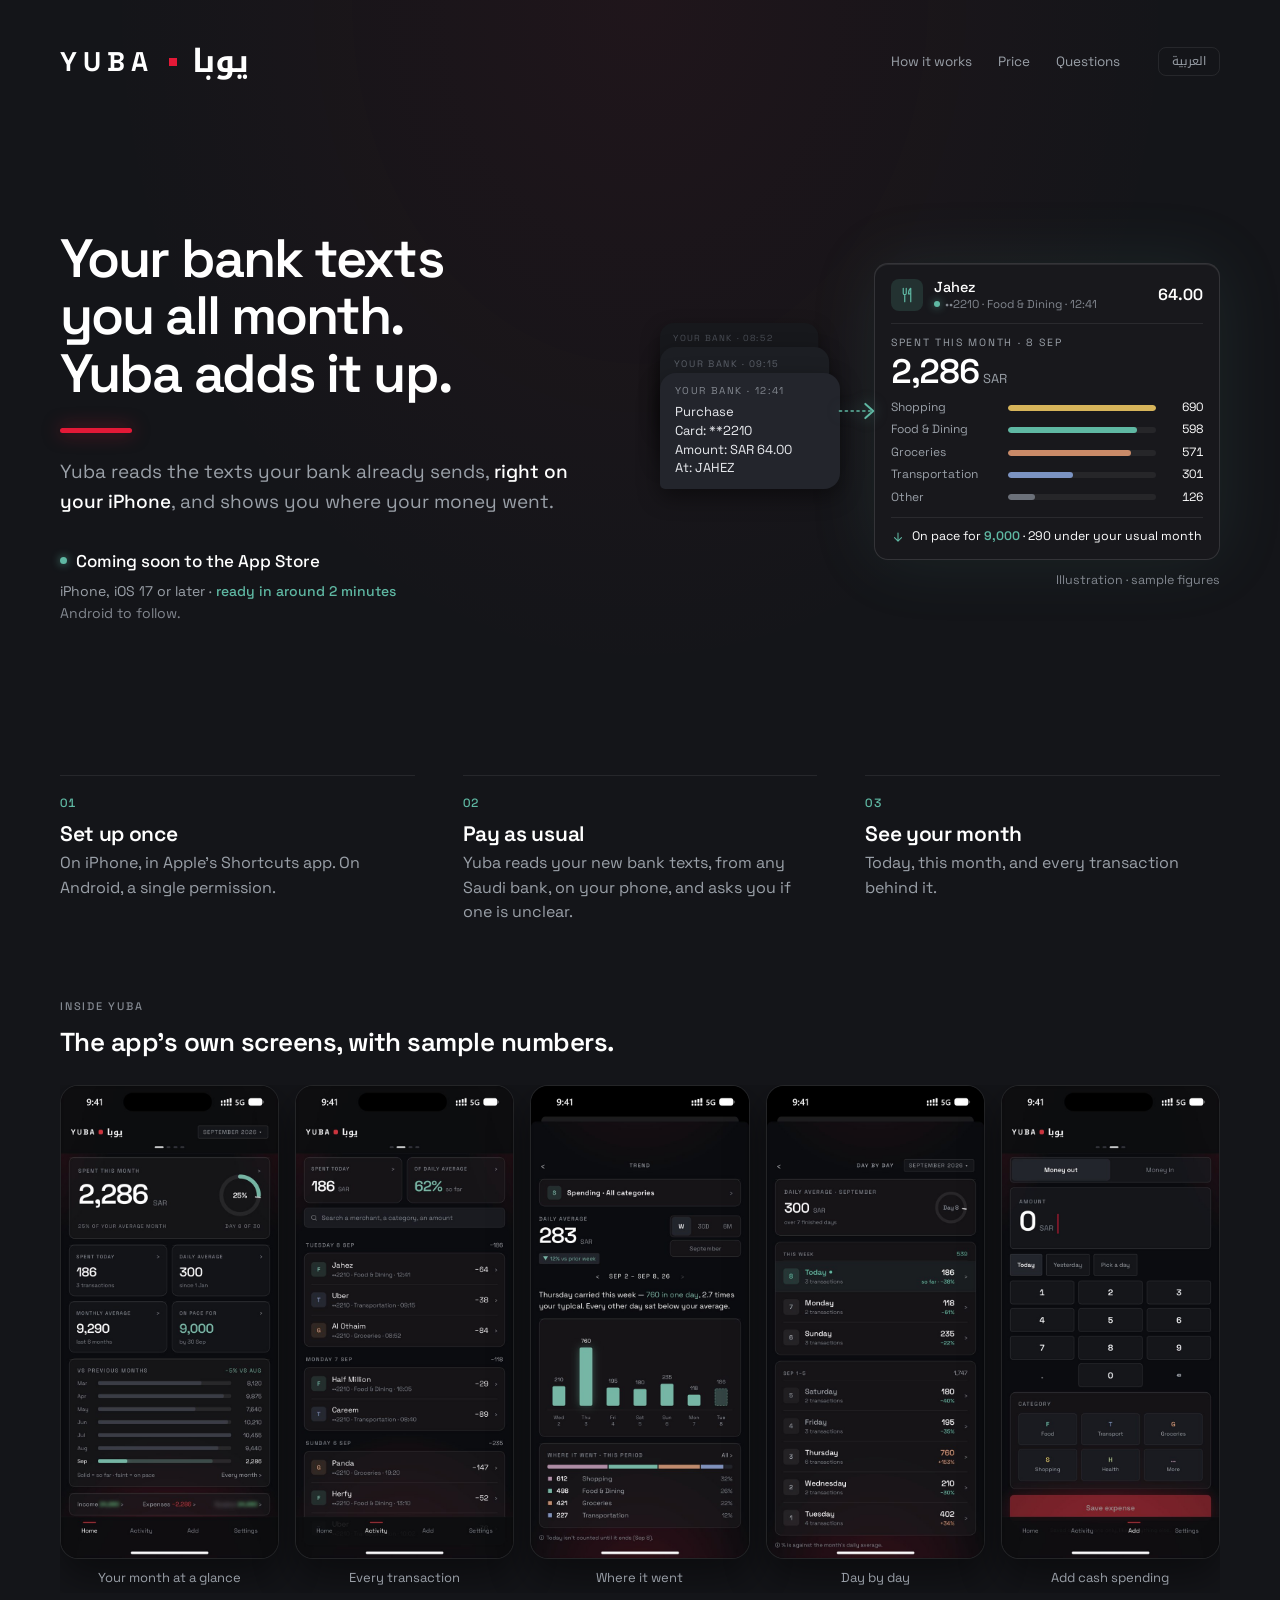
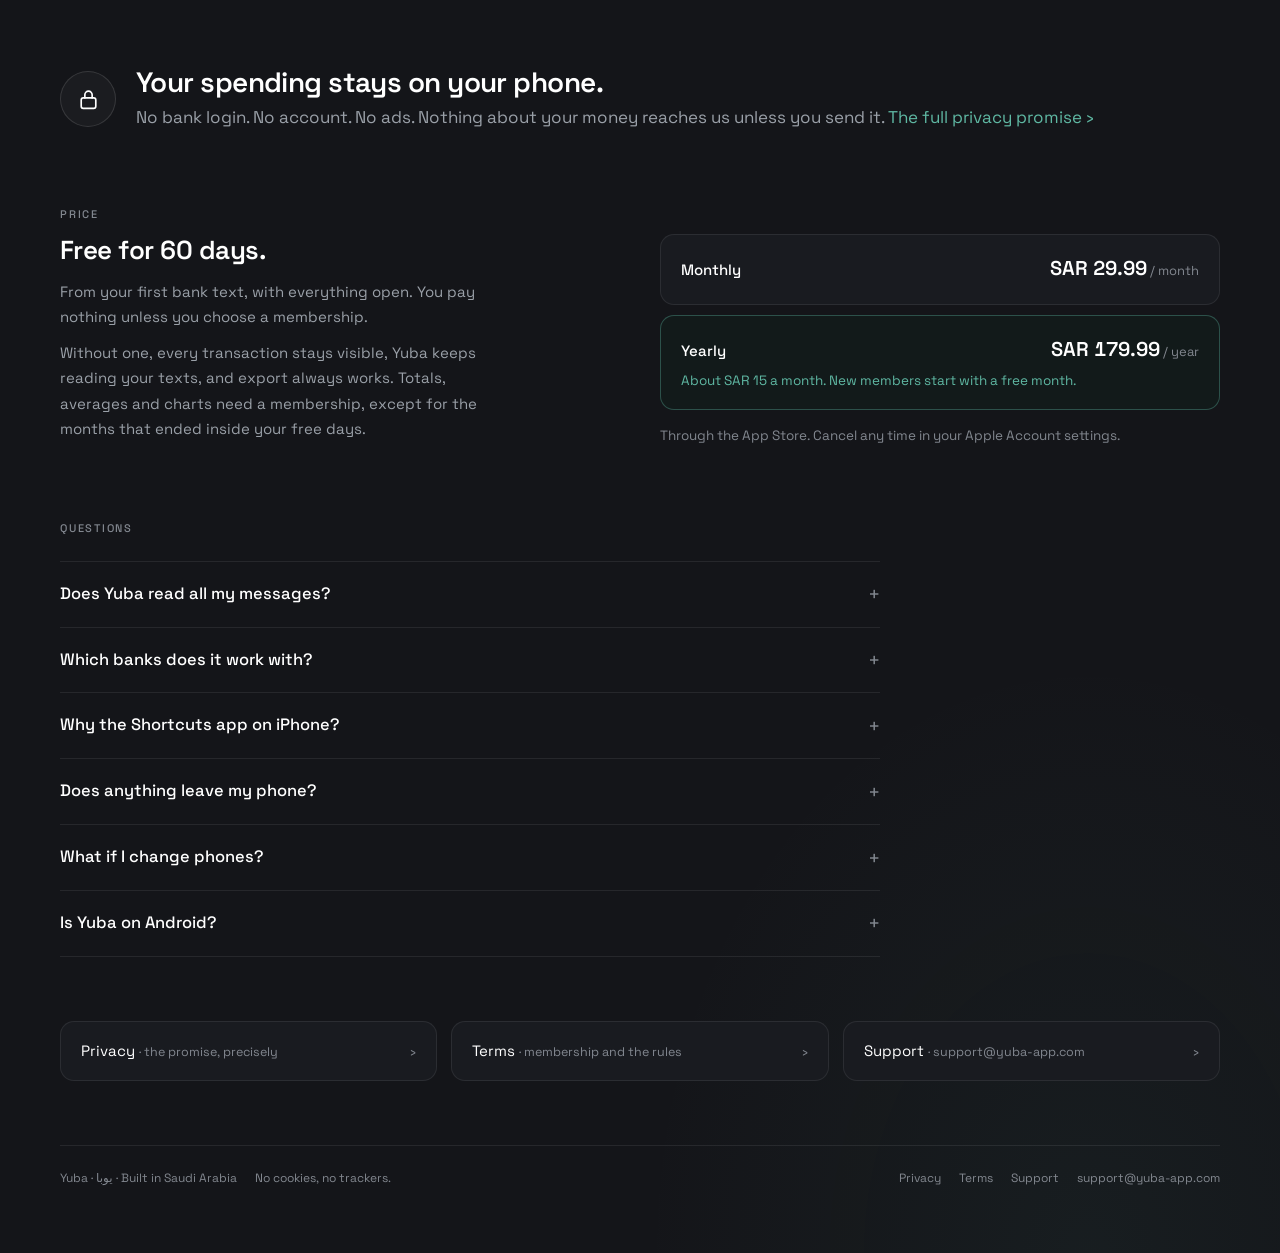
==== commit c82b6cf4: "Banks: 'All Saudi banks', no names (Amr, 12 Oct 2026); step 2 says any Saudi bank Kept the honest ha" ====
--- a/index.html
+++ b/index.html
@@ -96,7 +96,7 @@
 
       <ol class="steps" id="how">
         <li><span class="num">01</span><h3>Set up once</h3><p>On iPhone, in Apple’s Shortcuts app. On Android, a single permission.</p></li>
-        <li><span class="num">02</span><h3>Pay as usual</h3><p>Yuba reads your new bank texts on your phone, and asks you if one is unclear.</p></li>
+        <li><span class="num">02</span><h3>Pay as usual</h3><p>Yuba reads your new bank texts, from any Saudi bank, on your phone, and asks you if one is unclear.</p></li>
         <li><span class="num">03</span><h3>See your month</h3><p>Today, this month, and every transaction behind it.</p></li>
       </ol>
 
@@ -137,7 +137,7 @@
         <p class="kicker">Questions</p>
         <div class="faq">
           <details><summary>Does Yuba read all my messages?</summary><p>No. On iPhone, Shortcuts hands Yuba only texts that contain SAR, SR or ريال. Yuba never sees the rest, and what it does get, it reads on your phone.</p></details>
-          <details><summary>Which banks does it work with?</summary><p>Yuba was built on real texts from Saudi banks, in Arabic and English, among them SAB, SNB, Al Rajhi, STC Bank, BSF, Bank AlJazira and Riyad Bank. It learns other banks from the people who use them. When a text says money moved in a wording Yuba hasn’t learned yet, it asks you instead of guessing, and Teach Yuba, in Settings, writes you an email with that wording, every digit a 9 and people’s names cut to initials, for you to send us.</p></details>
+          <details><summary>Which banks does it work with?</summary><p>All Saudi banks. Yuba is made for the transaction texts Saudi banks send, in Arabic and English, and it keeps learning new wordings from the people who use it. When a text says money moved in a wording Yuba hasn’t learned yet, it asks you instead of guessing. Teach Yuba, in Settings, writes you an email with that wording, every digit a 9 and people’s names cut to initials, for you to send us.</p></details>
           <details><summary>Why the Shortcuts app on iPhone?</summary><p>Apple doesn’t let apps read your messages. Instead, Apple’s Shortcuts app, set up once, hands Yuba the bank texts that mention riyals as they arrive. It’s Apple’s own tool, and you stay in control: you can turn it off any time. It takes around 2 minutes.</p></details>
           <details><summary>Does anything leave my phone?</summary><p>Yuba sends nothing about your money. It has no server and no account. It goes online to check for its own updates, and memberships run through Apple. Like every app, Yuba is included in your phone’s own backup, under your Apple Account. <a href="/privacy">Every detail is on the privacy page.</a></p></details>
           <details><summary>What if I change phones?</summary><p>Your history lives on your phone and in your phone’s own backup, so a new iPhone restored from that backup should bring it along. You can also export every transaction as a spreadsheet at any time.</p></details>
@@ -199,7 +199,7 @@
 
       <ol class="steps" id="how-ar">
         <li><span class="num">01</span><h3>جهّزه مرة واحدة</h3><p>على iPhone عبر تطبيق «الاختصارات» من Apple، وعلى Android يكفي إذن واحد.</p></li>
-        <li><span class="num">02</span><h3>ادفع كعادتك</h3><p>يقرأ يوبا رسائل بنكك الجديدة على جوالك، وإن لم تتضح له رسالة سألك عنها.</p></li>
+        <li><span class="num">02</span><h3>ادفع كعادتك</h3><p>يقرأ يوبا رسائل بنكك الجديدة، من أي بنك سعودي، على جوالك، وإن لم تتضح له رسالة سألك عنها.</p></li>
         <li><span class="num">03</span><h3>تابع شهرك</h3><p>يومك وشهرك، وكل عملية بتفاصيلها.</p></li>
       </ol>
 
@@ -240,7 +240,7 @@
         <p class="kicker">أسئلة شائعة</p>
         <div class="faq">
           <details><summary>هل يقرأ يوبا كل رسائلي؟</summary><p>لا. على iPhone لا تمرّر «الاختصارات» إلى يوبا إلا الرسائل التي فيها SAR أو SR أو «ريال». بقية رسائلك لا يراها يوبا، وما يصله يقرؤه على جوالك نفسه.</p></details>
-          <details><summary>مع أي البنوك يعمل يوبا؟</summary><p>بُني يوبا على رسائل حقيقية من بنوك سعودية، بالعربية والإنجليزية، منها ساب والأهلي والراجحي وبنك STC والبنك السعودي الفرنسي وبنك الجزيرة وبنك الرياض، ويتعلّم صياغة البنوك الأخرى من مستخدميها. وإذا قالت رسالة إن مالًا تحرّك بصياغة لم يتعلّمها بعد، يسألك بدل أن يخمّن. ومن «الإعدادات › علِّم يوبا» يمكنك أن ترسل لنا تلك الصياغة، وكل رقم فيها 9، وأسماء الأشخاص مختصرة إلى أحرفها الأولى.</p></details>
+          <details><summary>مع أي البنوك يعمل يوبا؟</summary><p>مع كل البنوك السعودية. يوبا مصمَّم لرسائل العمليات التي ترسلها البنوك السعودية، بالعربية والإنجليزية، ويتعلّم الصياغات الجديدة باستمرار من مستخدميه. وإذا قالت رسالة إن مالًا تحرّك بصياغة لم يتعلّمها بعد، يسألك بدل أن يخمّن. ومن «الإعدادات › علِّم يوبا» يمكنك أن ترسل لنا تلك الصياغة، وكل رقم فيها 9، وأسماء الأشخاص مختصرة إلى أحرفها الأولى.</p></details>
           <details><summary>لماذا تطبيق «الاختصارات» على iPhone؟</summary><p>لأن Apple لا تسمح للتطبيقات بقراءة رسائلك. تُعدّ «الاختصارات» مرة واحدة، فتسلّم يوبا رسائل البنك التي تذكر الريال حين تصل. هي أداة من Apple نفسها، والأمر بيدك: توقفها متى شئت. والإعداد يستغرق نحو دقيقتين.</p></details>
           <details><summary>هل يخرج شيء من جوالي؟</summary><p>يوبا لا يرسل شيئًا يخص أموالك، فلا خادم له ولا حساب. يتصل بالإنترنت ليتحقق من تحديثاته، والعضوية تتم عبر Apple. وككل تطبيق، يُحفظ يوبا ضمن النسخة الاحتياطية لجوالك تحت حساب Apple الخاص بك. <a href="/privacy">التفاصيل كلها في صفحة الخصوصية.</a></p></details>
           <details><summary>ماذا لو غيّرت جوالي؟</summary><p>سجلّك محفوظ على جوالك وفي نسخته الاحتياطية، فإذا استعدت جوالك الجديد من تلك النسخة فالمفترض أن يعود معه. ويمكنك أيضًا في أي وقت تصدير كل عملياتك إلى جدول بيانات.</p></details>
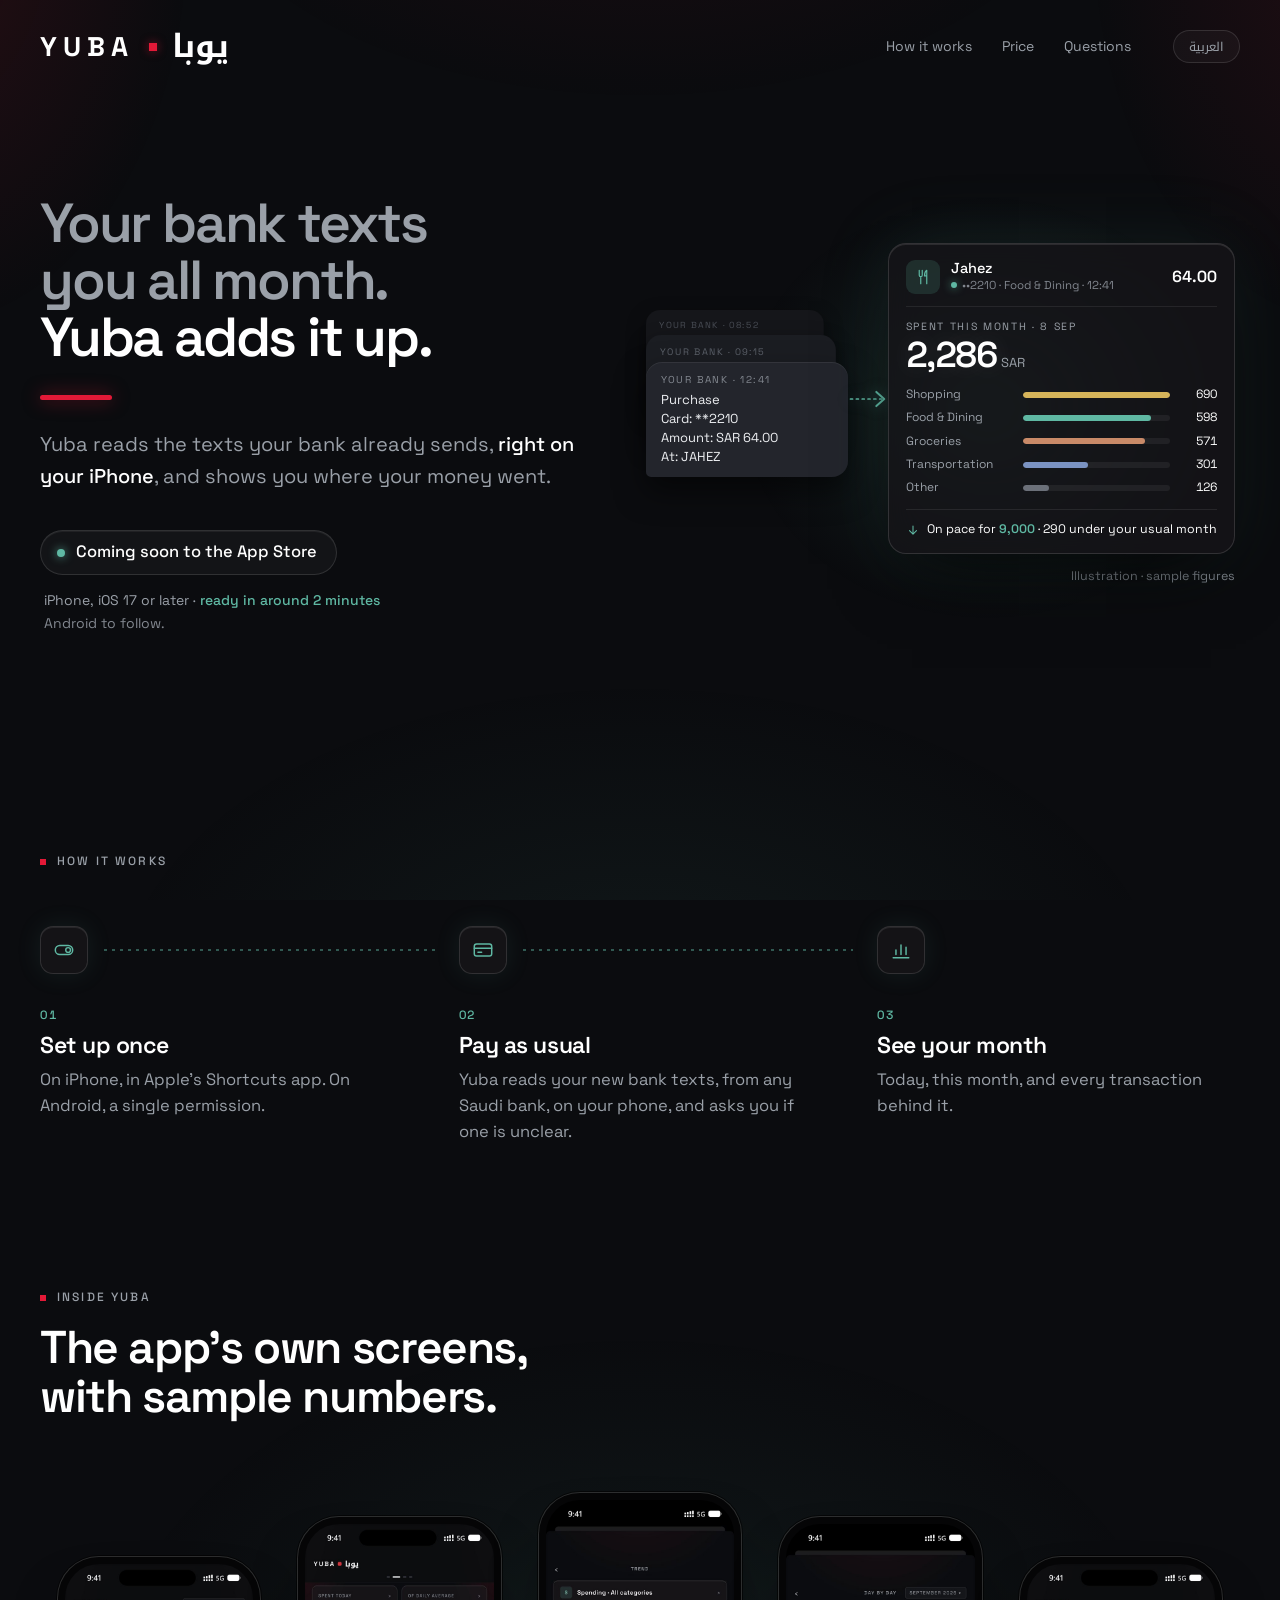
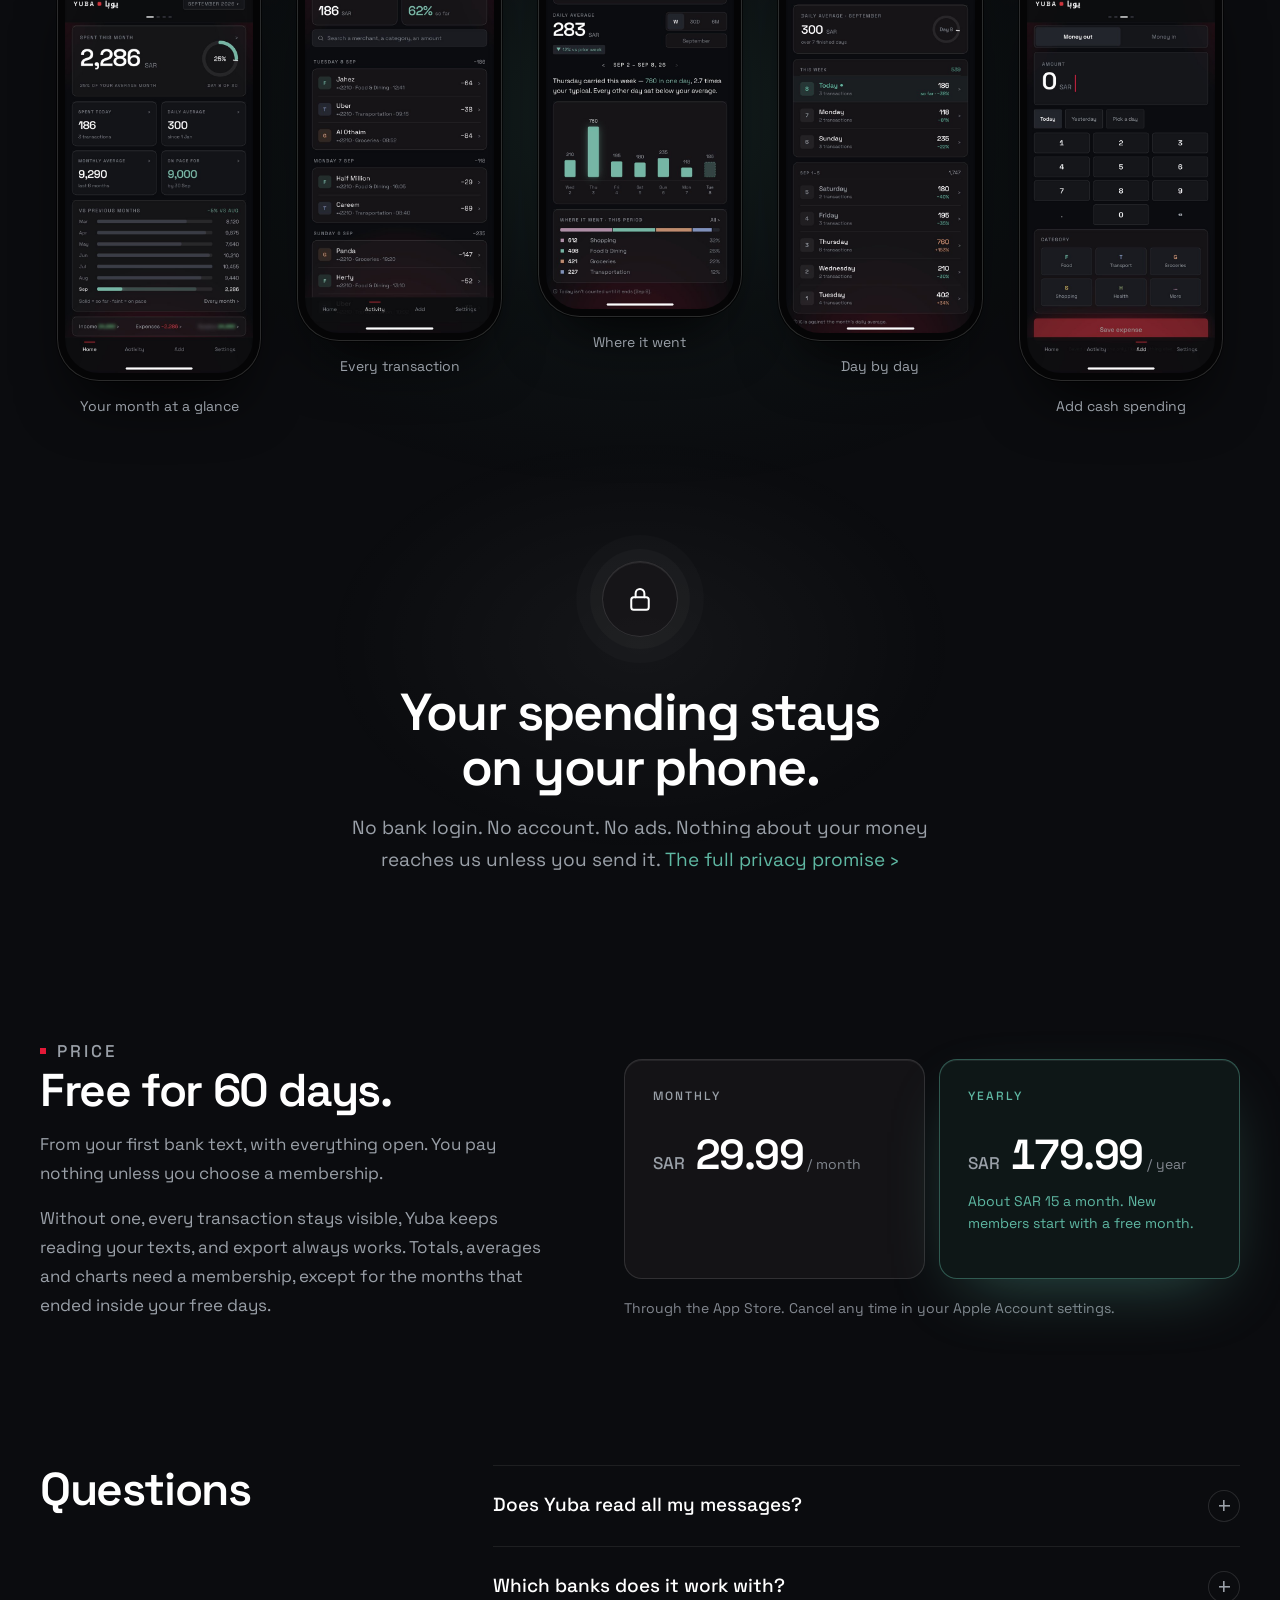
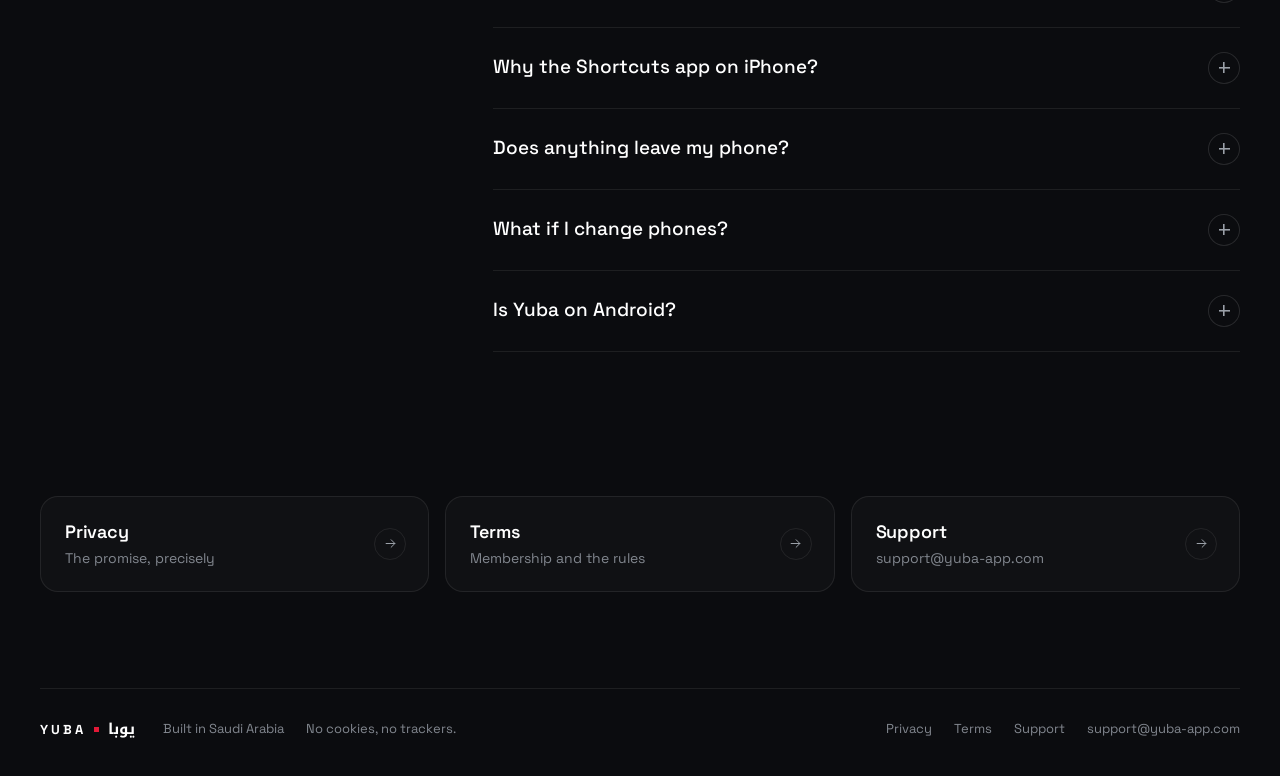
==== commit 409bba56: "Visual pass: Obsidian ground and the app's glow field, one type scale, the real screens in phone fra" ====
--- a/index.html
+++ b/index.html
@@ -23,7 +23,7 @@
 <meta name="theme-color" content="#0b0c0f">
 <link rel="preload" href="/fonts/space-grotesk-latin.woff2" as="font" type="font/woff2" crossorigin>
 <link rel="stylesheet" href="/site.css">
-<noscript><style>[lang="ar"]{display:revert !important}.langbtn{display:none}</style></noscript>
+<noscript><style>body [lang="ar"]{display:revert !important}.langbtn{display:none}</style></noscript>
 </head>
 <body>
 <div class="page wide">
@@ -94,15 +94,20 @@
       </div>
       </div>
 
-      <ol class="steps" id="how">
-        <li><span class="num">01</span><h3>Set up once</h3><p>On iPhone, in Apple’s Shortcuts app. On Android, a single permission.</p></li>
-        <li><span class="num">02</span><h3>Pay as usual</h3><p>Yuba reads your new bank texts, from any Saudi bank, on your phone, and asks you if one is unclear.</p></li>
-        <li><span class="num">03</span><h3>See your month</h3><p>Today, this month, and every transaction behind it.</p></li>
-      </ol>
-
-      <div class="band">
-        <p class="kicker">Inside Yuba</p>
-        <h2 class="band-title">The app’s own screens, with sample numbers.</h2>
+      <div class="band how" id="how">
+        <div class="band-head"><p class="kicker">How it works</p></div>
+        <ol class="steps">
+          <li><span class="chip" aria-hidden="true"><svg viewBox="0 0 24 24" fill="none" stroke="currentColor" stroke-width="1.6" stroke-linecap="round" stroke-linejoin="round"><rect x="2.5" y="7" width="19" height="10" rx="5"/><circle cx="16.5" cy="12" r="2.6"/></svg></span><span class="num">01</span><h3>Set up once</h3><p>On iPhone, in Apple’s Shortcuts app. On Android, a single permission.</p></li>
+          <li><span class="chip" aria-hidden="true"><svg viewBox="0 0 24 24" fill="none" stroke="currentColor" stroke-width="1.6" stroke-linecap="round" stroke-linejoin="round"><rect x="2.5" y="5.5" width="19" height="13" rx="2.5"/><path d="M2.5 10h19M6.5 14.5h4"/></svg></span><span class="num">02</span><h3>Pay as usual</h3><p>Yuba reads your new bank texts, from any Saudi bank, on your phone, and asks you if one is unclear.</p></li>
+          <li><span class="chip" aria-hidden="true"><svg viewBox="0 0 24 24" fill="none" stroke="currentColor" stroke-width="1.6" stroke-linecap="round" stroke-linejoin="round"><path d="M3.5 20.5h17M6.5 17v-5M12 17V6.5M17.5 17v-8"/></svg></span><span class="num">03</span><h3>See your month</h3><p>Today, this month, and every transaction behind it.</p></li>
+        </ol>
+      </div>
+
+      <div class="band gallery">
+        <div class="band-head">
+          <p class="kicker">Inside Yuba</p>
+          <h2 class="band-title">The app’s own screens, with sample numbers.</h2>
+        </div>
         <div class="shots">
           <figure><img src="/shots/en/1-home.jpg" width="600" height="1304" loading="lazy" alt="Yuba's Home: spent this month, your pace and the months before"><figcaption>Your month at a glance</figcaption></figure>
           <figure><img src="/shots/en/2-activity.jpg" width="600" height="1304" loading="lazy" alt="Activity: every transaction by day"><figcaption>Every transaction</figcaption></figure>
@@ -112,29 +117,29 @@
         </div>
       </div>
 
-      <div class="promise" id="privacy">
-        <span class="lock"><svg viewBox="0 0 24 24" fill="none" stroke="currentColor" stroke-width="1.6" stroke-linecap="round" stroke-linejoin="round"><rect x="5" y="10.5" width="14" height="10" rx="2"/><path d="M8.5 10.5V7.5a3.5 3.5 0 0 1 7 0v3"/></svg></span>
+      <div class="band promise" id="privacy">
+        <span class="lock" aria-hidden="true"><svg viewBox="0 0 24 24" fill="none" stroke="currentColor" stroke-width="1.6" stroke-linecap="round" stroke-linejoin="round"><rect x="5" y="10.5" width="14" height="10" rx="2"/><path d="M8.5 10.5V7.5a3.5 3.5 0 0 1 7 0v3"/></svg></span>
         <div><h2>Your spending stays on your phone.</h2><p>No bank login. No account. No ads. Nothing about your money reaches us unless you send it. <a href="/privacy">The full privacy promise ›</a></p></div>
       </div>
 
       <div class="band" id="price">
-        <p class="kicker">Price</p>
         <div class="price-grid">
           <div class="free">
+            <p class="kicker">Price</p>
             <h2 class="band-title">Free for 60 days.</h2>
             <p>From your first bank text, with everything open. You pay nothing unless you choose a membership.</p>
             <p>Without one, every transaction stays visible, Yuba keeps reading your texts, and export always works. Totals, averages and charts need a membership, except for the months that ended inside your free days.</p>
           </div>
           <div class="plans">
-            <div class="plan"><span class="plan-name">Monthly</span><span class="plan-price">SAR 29.99<small> / month</small></span></div>
-            <div class="plan best"><span class="plan-name">Yearly</span><span class="plan-price">SAR 179.99<small> / year</small></span><span class="plan-sub">About SAR 15 a month. New members start with a free month.</span></div>
+            <div class="plan"><span class="plan-name">Monthly</span><span class="plan-price"><span class="cur">SAR</span> 29.99<small> / month</small></span></div>
+            <div class="plan best"><span class="plan-name">Yearly</span><span class="plan-price"><span class="cur">SAR</span> 179.99<small> / year</small></span><span class="plan-sub">About SAR 15 a month. New members start with a free month.</span></div>
             <p class="plan-note">Through the App Store. Cancel any time in your Apple Account settings.</p>
           </div>
         </div>
       </div>
 
-      <div class="band" id="faq">
-        <p class="kicker">Questions</p>
+      <div class="band qa" id="faq">
+        <h2 class="band-title">Questions</h2>
         <div class="faq">
           <details><summary>Does Yuba read all my messages?</summary><p>No. On iPhone, Shortcuts hands Yuba only texts that contain SAR, SR or ريال. Yuba never sees the rest, and what it does get, it reads on your phone.</p></details>
           <details><summary>Which banks does it work with?</summary><p>All Saudi banks. Yuba is made for the transaction texts Saudi banks send, in Arabic and English, and it keeps learning new wordings from the people who use it. When a text says money moved in a wording Yuba hasn’t learned yet, it asks you instead of guessing. Teach Yuba, in Settings, writes you an email with that wording, every digit a 9 and people’s names cut to initials, for you to send us.</p></details>
@@ -197,15 +202,20 @@
       </div>
       </div>
 
-      <ol class="steps" id="how-ar">
-        <li><span class="num">01</span><h3>جهّزه مرة واحدة</h3><p>على iPhone عبر تطبيق «الاختصارات» من Apple، وعلى Android يكفي إذن واحد.</p></li>
-        <li><span class="num">02</span><h3>ادفع كعادتك</h3><p>يقرأ يوبا رسائل بنكك الجديدة، من أي بنك سعودي، على جوالك، وإن لم تتضح له رسالة سألك عنها.</p></li>
-        <li><span class="num">03</span><h3>تابع شهرك</h3><p>يومك وشهرك، وكل عملية بتفاصيلها.</p></li>
-      </ol>
-
-      <div class="band">
-        <p class="kicker">داخل يوبا</p>
-        <h2 class="band-title">شاشات التطبيق نفسه، بأرقام تجريبية.</h2>
+      <div class="band how" id="how-ar">
+        <div class="band-head"><p class="kicker">كيف يعمل</p></div>
+        <ol class="steps">
+          <li><span class="chip" aria-hidden="true"><svg viewBox="0 0 24 24" fill="none" stroke="currentColor" stroke-width="1.6" stroke-linecap="round" stroke-linejoin="round"><rect x="2.5" y="7" width="19" height="10" rx="5"/><circle cx="16.5" cy="12" r="2.6"/></svg></span><span class="num">01</span><h3>جهّزه مرة واحدة</h3><p>على iPhone عبر تطبيق «الاختصارات» من Apple، وعلى Android يكفي إذن واحد.</p></li>
+          <li><span class="chip" aria-hidden="true"><svg viewBox="0 0 24 24" fill="none" stroke="currentColor" stroke-width="1.6" stroke-linecap="round" stroke-linejoin="round"><rect x="2.5" y="5.5" width="19" height="13" rx="2.5"/><path d="M2.5 10h19M6.5 14.5h4"/></svg></span><span class="num">02</span><h3>ادفع كعادتك</h3><p>يقرأ يوبا رسائل بنكك الجديدة، من أي بنك سعودي، على جوالك، وإن لم تتضح له رسالة سألك عنها.</p></li>
+          <li><span class="chip" aria-hidden="true"><svg viewBox="0 0 24 24" fill="none" stroke="currentColor" stroke-width="1.6" stroke-linecap="round" stroke-linejoin="round"><path d="M3.5 20.5h17M6.5 17v-5M12 17V6.5M17.5 17v-8"/></svg></span><span class="num">03</span><h3>تابع شهرك</h3><p>يومك وشهرك، وكل عملية بتفاصيلها.</p></li>
+        </ol>
+      </div>
+
+      <div class="band gallery">
+        <div class="band-head">
+          <p class="kicker">داخل يوبا</p>
+          <h2 class="band-title">شاشات التطبيق نفسه، بأرقام تجريبية.</h2>
+        </div>
         <div class="shots">
           <figure><img src="/shots/ar/1-home.jpg" width="600" height="1304" loading="lazy" alt="الرئيسية في يوبا: مصاريف هذا الشهر ووتيرتك والأشهر السابقة"><figcaption>شهرك في لمحة</figcaption></figure>
           <figure><img src="/shots/ar/2-activity.jpg" width="600" height="1304" loading="lazy" alt="العمليات: كل عملية حسب اليوم"><figcaption>كل عملياتك</figcaption></figure>
@@ -215,29 +225,29 @@
         </div>
       </div>
 
-      <div class="promise" id="privacy-ar">
-        <span class="lock"><svg viewBox="0 0 24 24" fill="none" stroke="currentColor" stroke-width="1.6" stroke-linecap="round" stroke-linejoin="round"><rect x="5" y="10.5" width="14" height="10" rx="2"/><path d="M8.5 10.5V7.5a3.5 3.5 0 0 1 7 0v3"/></svg></span>
+      <div class="band promise" id="privacy-ar">
+        <span class="lock" aria-hidden="true"><svg viewBox="0 0 24 24" fill="none" stroke="currentColor" stroke-width="1.6" stroke-linecap="round" stroke-linejoin="round"><rect x="5" y="10.5" width="14" height="10" rx="2"/><path d="M8.5 10.5V7.5a3.5 3.5 0 0 1 7 0v3"/></svg></span>
         <div><h2>بياناتك المالية تبقى على جوالك.</h2><p>لا ربط بحسابك البنكي، ولا تسجيل، ولا إعلانات، ولا يصلنا شيء يخص أموالك إلا ما ترسله بنفسك. <a href="/privacy">وعد الخصوصية كاملًا ›</a></p></div>
       </div>
 
       <div class="band" id="price-ar">
-        <p class="kicker">السعر</p>
         <div class="price-grid">
           <div class="free">
+            <p class="kicker">السعر</p>
             <h2 class="band-title">مجاني لمدة 60 يومًا.</h2>
             <p>من أول رسالة بنكية، وكل المزايا مفتوحة. ولا تدفع شيئًا ما لم تختر عضوية.</p>
             <p>ومن دونها تبقى كل عملياتك ظاهرة، ويستمر يوبا في قراءة رسائلك، والتصدير متاح دائمًا. أما الإجماليات والمتوسطات والرسوم البيانية فتحتاج عضوية، إلا للأشهر التي اكتملت خلال أيامك المجانية.</p>
           </div>
           <div class="plans">
-            <div class="plan"><span class="plan-name">شهري</span><span class="plan-price">29.99 ر.س<small> / شهريًا</small></span></div>
-            <div class="plan best"><span class="plan-name">سنوي</span><span class="plan-price">179.99 ر.س<small> / سنويًا</small></span><span class="plan-sub">نحو 15 ر.س شهريًا، ويبدأ بشهر مجاني للمشتركين الجدد.</span></div>
+            <div class="plan"><span class="plan-name">شهري</span><span class="plan-price">29.99 <span class="cur">ر.س</span><small> / شهريًا</small></span></div>
+            <div class="plan best"><span class="plan-name">سنوي</span><span class="plan-price">179.99 <span class="cur">ر.س</span><small> / سنويًا</small></span><span class="plan-sub">نحو 15 ر.س شهريًا، ويبدأ بشهر مجاني للمشتركين الجدد.</span></div>
             <p class="plan-note">عبر App Store، ويمكنك الإلغاء متى شئت من إعدادات حساب Apple.</p>
           </div>
         </div>
       </div>
 
-      <div class="band" id="faq-ar">
-        <p class="kicker">أسئلة شائعة</p>
+      <div class="band qa" id="faq-ar">
+        <h2 class="band-title">أسئلة شائعة</h2>
         <div class="faq">
           <details><summary>هل يقرأ يوبا كل رسائلي؟</summary><p>لا. على iPhone لا تمرّر «الاختصارات» إلى يوبا إلا الرسائل التي فيها SAR أو SR أو «ريال». بقية رسائلك لا يراها يوبا، وما يصله يقرؤه على جوالك نفسه.</p></details>
           <details><summary>مع أي البنوك يعمل يوبا؟</summary><p>مع كل البنوك السعودية. يوبا مصمَّم لرسائل العمليات التي ترسلها البنوك السعودية، بالعربية والإنجليزية، ويتعلّم الصياغات الجديدة باستمرار من مستخدميه. وإذا قالت رسالة إن مالًا تحرّك بصياغة لم يتعلّمها بعد، يسألك بدل أن يخمّن. ومن «الإعدادات › علِّم يوبا» يمكنك أن ترسل لنا تلك الصياغة، وكل رقم فيها 9، وأسماء الأشخاص مختصرة إلى أحرفها الأولى.</p></details>
@@ -251,31 +261,26 @@
 
     <nav class="doors">
       <a class="door" href="/privacy">
-        <span>
-          <span lang="en">Privacy</span><span lang="ar">الخصوصية</span>
-          <span class="sub"> · <span lang="en">the promise, precisely</span><span lang="ar">وعدنا بالتفصيل</span></span>
-        </span>
-        <span class="mark">›</span>
+        <span class="t"><span lang="en">Privacy</span><span lang="ar">الخصوصية</span></span>
+        <span class="sub"><span lang="en">The promise, precisely</span><span lang="ar">وعدنا بالتفصيل</span></span>
+        <span class="mark" aria-hidden="true"><svg viewBox="0 0 24 24" fill="none" stroke="currentColor" stroke-width="1.6" stroke-linecap="round" stroke-linejoin="round"><path d="M5 12h14M13 6l6 6-6 6"/></svg></span>
       </a>
       <a class="door" href="/terms">
-        <span>
-          <span lang="en">Terms</span><span lang="ar">الشروط</span>
-          <span class="sub"> · <span lang="en">membership and the rules</span><span lang="ar">العضوية وشروط الاستخدام</span></span>
-        </span>
-        <span class="mark">›</span>
+        <span class="t"><span lang="en">Terms</span><span lang="ar">الشروط</span></span>
+        <span class="sub"><span lang="en">Membership and the rules</span><span lang="ar">العضوية وشروط الاستخدام</span></span>
+        <span class="mark" aria-hidden="true"><svg viewBox="0 0 24 24" fill="none" stroke="currentColor" stroke-width="1.6" stroke-linecap="round" stroke-linejoin="round"><path d="M5 12h14M13 6l6 6-6 6"/></svg></span>
       </a>
       <a class="door" href="/support">
-        <span>
-          <span lang="en">Support</span><span lang="ar">الدعم</span>
-          <span class="sub"> · support@yuba-app.com</span>
-        </span>
-        <span class="mark">›</span>
+        <span class="t"><span lang="en">Support</span><span lang="ar">الدعم</span></span>
+        <span class="sub">support@yuba-app.com</span>
+        <span class="mark" aria-hidden="true"><svg viewBox="0 0 24 24" fill="none" stroke="currentColor" stroke-width="1.6" stroke-linecap="round" stroke-linejoin="round"><path d="M5 12h14M13 6l6 6-6 6"/></svg></span>
       </a>
     </nav>
   </main>
 
   <footer class="site">
-    <span>Yuba · يوبا · <span lang="en">Built in Saudi Arabia</span><span lang="ar">صُنع في السعودية</span></span>
+    <a class="lockup small" href="/"><span class="latin">YUBA</span><span class="dot"></span><span class="arabic">يوبا</span></a>
+    <span><span lang="en">Built in Saudi Arabia</span><span lang="ar">صُنع في السعودية</span></span>
     <span class="quiet"><span lang="en">No cookies, no trackers.</span><span lang="ar">لا كوكيز ولا تتبّع.</span></span>
     <span class="spacer"></span>
     <a href="/privacy"><span lang="en">Privacy</span><span lang="ar">الخصوصية</span></a>
@@ -307,6 +312,19 @@
     }
   } catch (e) {}
   apply(s === 'ar');
+  // On a phone the five screens sit in a sideways row; lazy loading only fetches the ones
+  // already in that row's view, so the last one could arrive blank. Fetch the visible
+  // language's five as the row comes near.
+  if ('IntersectionObserver' in window) {
+    var near = new IntersectionObserver(function (es) {
+      es.forEach(function (x) {
+        if (!x.isIntersecting) return;
+        x.target.querySelectorAll('img[loading="lazy"]').forEach(function (i) { i.loading = 'eager'; });
+        near.unobserve(x.target);
+      });
+    }, { rootMargin: '1500px 0px' });
+    document.querySelectorAll('.shots').forEach(function (r) { near.observe(r); });
+  }
   // The header's jump links point at the English ids; in Arabic, go to the Arabic twin.
   document.addEventListener('click', function (e) {
     var a = e.target.closest('.jump a');
--- a/site.css
+++ b/site.css
@@ -1,8 +1,11 @@
 /* yuba-app.com — the app's own skin, translated to the web.
-   Tokens verbatim from src/theme/tokens.ts:
-   bg #141519 · surfaces #191b20/#23252c · ink #fff/#9aa0a8/#5d626b
-   red #e31937 (brand only) · teal #4f9d8c (live/links) · hairline rgba(255,255,255,.08)
-   Latin: Space Grotesk. Arabic: Noto Kufi Arabic (all-Kufi, the founder's law). */
+   Tokens from the app (src/theme/tokens.ts): page #0b0c0f · surfaces #141519/#191b20/#23252c
+   · glass rgba(26,24,27,.68) with a .12 white border · ink #fff/#9aa0a8 (ink3 lifted to #82878f
+   for WCAG AA on the web) · red #e31937 = brand accent only (logo dot, tick, kicker square,
+   active marks) · teal #5fb8a3 = money data and live states.
+   Latin: Space Grotesk. Arabic: Noto Kufi Arabic (all-Kufi, the founder's law).
+   Visual pass, 12 Oct 2026: Obsidian ground + the app's fixed neon field, one type scale,
+   device-framed screens, section rhythm, quiet motion that never hides content. */
 
 /* Fonts live on this site (12 Oct 2026): no request leaves for Google, so the footer can say no trackers. */
 @font-face { font-family: 'Noto Kufi Arabic'; font-style: normal; font-weight: 300 700; font-display: swap; src: url(/fonts/noto-kufi-arabic-arabic.woff2) format('woff2'); unicode-range: U+0600-06FF, U+0750-077F, U+0870-0891, U+0897-08E1, U+08E3-08FF, U+200C-200E, U+2010-2011, U+204F, U+2E41, U+FB50-FDFF, U+FE70-FE74, U+FE76-FEFC, U+102E0-102FB, U+10E60-10E7E, U+10EC2-10EC7, U+10EC9-10EEE, U+10EF0-10EFF, U+1EE00-1EE03, U+1EE05-1EE1F, U+1EE21-1EE22, U+1EE24, U+1EE27, U+1EE29-1EE32, U+1EE34-1EE37, U+1EE39, U+1EE3B, U+1EE42, U+1EE47, U+1EE49, U+1EE4B, U+1EE4D-1EE4F, U+1EE51-1EE52, U+1EE54, U+1EE57, U+1EE59, U+1EE5B, U+1EE5D, U+1EE5F, U+1EE61-1EE62, U+1EE64, U+1EE67-1EE6A, U+1EE6C-1EE72, U+1EE74-1EE77, U+1EE79-1EE7C, U+1EE7E, U+1EE80-1EE89, U+1EE8B-1EE9B, U+1EEA1-1EEA3, U+1EEA5-1EEA9, U+1EEAB-1EEBB, U+1EEF0-1EEF1; }
@@ -12,38 +15,55 @@
 @font-face { font-family: 'Space Grotesk'; font-style: normal; font-weight: 300 700; font-display: swap; src: url(/fonts/space-grotesk-latin.woff2) format('woff2'); unicode-range: U+0000-00FF, U+0131, U+0152-0153, U+02BB-02BC, U+02C6, U+02DA, U+02DC, U+0304, U+0308, U+0329, U+2000-206F, U+20AC, U+2122, U+2191, U+2193, U+2212, U+2215, U+FEFF, U+FFFD; }
 
 :root {
-  --bg: #141519;
-  --surface: #191b20;
-  --surface2: #23252c;
+  --page: #0b0c0f;
+  --surface: #141519;
+  --surface2: #191b20;
+  --surface3: #23252c;
+  --glass: rgba(26, 24, 27, 0.68);
+  --border: rgba(255, 255, 255, 0.12);
+  --hairline: rgba(255, 255, 255, 0.08);
+  --hairline-soft: rgba(255, 255, 255, 0.05);
   --ink: #ffffff;
   --ink2: #9aa0a8;
-  /* The app's ink3 is #5d626b; on the web it fails WCAG AA for small text
-     (2.98:1 on this bg) — lifted to the nearest passing grey (5.05:1). */
+  /* The app's ink3 fails WCAG AA for small text on the web; lifted to the nearest passing grey. */
   --ink3: #82878f;
   --red: #e31937;
-  --teal: #4f9d8c;
-  --teal-bright: #5fb8a3;
-  --hairline: rgba(255, 255, 255, 0.08);
-  --hairline-soft: rgba(255, 255, 255, 0.05);
+  --teal: #5fb8a3;
   --latin: "Space Grotesk", "Segoe UI", system-ui, sans-serif;
   --kufi: "Noto Kufi Arabic", "Space Grotesk", system-ui, sans-serif;
-}
+  --gutter: 20px;
+  --section: 88px;
+  --ease: cubic-bezier(0.2, 0.7, 0.2, 1);
+}
+@media (min-width: 561px) { :root { --gutter: 32px; --section: 112px; } }
+@media (min-width: 980px) { :root { --gutter: 40px; --section: 144px; } }
 
 * { margin: 0; padding: 0; box-sizing: border-box; }
 
-html { background: var(--bg); }
+html { background: var(--page); color-scheme: dark; scroll-behavior: smooth; }
+@media (prefers-reduced-motion: reduce) { html { scroll-behavior: auto; } }
 
 body {
-  background:
-    radial-gradient(60% 34% at 50% 0%, rgba(227, 25, 55, 0.055), transparent 70%),
-    radial-gradient(50% 30% at 85% 100%, rgba(95, 184, 163, 0.05), transparent 70%),
-    var(--bg);
+  background: transparent; /* the page colour lives on <html> so the field below can sit between them */
   color: var(--ink2);
   font-family: var(--latin);
-  font-size: 15px;
-  line-height: 1.75;
+  font-size: 16px;
+  line-height: 1.7;
   min-height: 100vh;
   -webkit-font-smoothing: antialiased;
+  text-rendering: optimizeLegibility;
+}
+
+/* The fixed neon field — the app's own (NeonField, "home" geometry): two tall red washes in
+   the top corners, a quiet veil over the masthead, a teal anchor at the bottom. Fixed, so it
+   stays put behind the page as it scrolls, exactly as it does behind every screen in Yuba. */
+body::before {
+  content: ""; position: fixed; inset: 0; z-index: -1; pointer-events: none;
+  background:
+    radial-gradient(30vw 64vh at -6% -8%, rgba(227, 25, 55, 0.13), transparent 70%),
+    radial-gradient(30vw 64vh at 106% -8%, rgba(227, 25, 55, 0.10), transparent 70%),
+    radial-gradient(52vw 42vh at 50% -18%, rgba(227, 25, 55, 0.07), transparent 70%),
+    radial-gradient(60vw 52vh at 50% 112%, rgba(95, 184, 163, 0.075), transparent 70%);
 }
 
 /* ── language switch ─────────────────────────────────────────────
@@ -76,424 +96,608 @@
 }
 
 /* ── chrome ── */
-.page { max-width: 680px; margin: 0 auto; padding: 28px 22px 64px; }
-
-header.site {
-  display: flex; align-items: center; justify-content: space-between;
-  gap: 16px; padding: 6px 0 30px;
-}
-
-.lockup { display: flex; align-items: center; gap: 13px; text-decoration: none; direction: ltr; }
+.page { max-width: calc(1240px + 2 * var(--gutter)); margin: 0 auto; padding: 0 var(--gutter) 36px; }
+
+header.site { display: flex; align-items: center; justify-content: space-between; gap: 16px; padding: 22px 0; }
+
+.lockup { display: flex; align-items: center; gap: 12px; text-decoration: none; direction: ltr; }
+.lockup:hover { text-decoration: none; }
 .lockup .latin {
-  font-family: var(--latin); font-weight: 700; font-size: 22px;
-  letter-spacing: 0.22em; color: var(--ink);
-}
-.lockup .dot { width: 7px; height: 7px; background: var(--red); flex: none; }
+  font-family: var(--latin); font-weight: 700; font-size: 19px;
+  letter-spacing: 0.22em; color: var(--ink); line-height: 1;
+}
+.lockup .dot { width: 6px; height: 6px; background: var(--red); flex: none; box-shadow: 0 0 10px rgba(227, 25, 55, 0.55); }
 .lockup .arabic {
-  /* The wordmark exception: Kufi steps UP ~1.25× so the two marks read equal. */
-  font-family: var(--kufi); font-weight: 700; font-size: 26px;
+  /* The wordmark exception: Kufi steps UP ~1.2× so the two marks read equal. */
+  font-family: var(--kufi); font-weight: 700; font-size: 22px;
   color: var(--ink); line-height: 1;
 }
 
+.jump { display: none; gap: 30px; margin-inline-start: auto; margin-inline-end: 26px; }
+.jump a { color: var(--ink2); font-size: 14px; text-decoration: none; transition: color 0.2s; }
+.jump a:hover { color: var(--ink); text-decoration: none; }
+html[data-lang="ar"] .jump a { font-family: var(--kufi); font-size: 14px; }
+
 .langbtn {
-  appearance: none; background: transparent; border: 1px solid var(--hairline);
-  border-radius: 8px; padding: 7px 13px; cursor: pointer;
-  color: var(--ink2); font-size: 12.5px; line-height: 1;
-}
-.langbtn:hover { color: var(--ink); border-color: rgba(255, 255, 255, 0.16); }
+  appearance: none; background: rgba(255, 255, 255, 0.03); border: 1px solid var(--border);
+  border-radius: 999px; padding: 9px 15px; cursor: pointer;
+  color: var(--ink2); font-size: 13px; line-height: 1;
+  transition: color 0.2s, background-color 0.2s, border-color 0.2s;
+}
+.langbtn:hover { color: var(--ink); background: rgba(255, 255, 255, 0.07); border-color: rgba(255, 255, 255, 0.2); }
 /* line-height 1 on both labels or the button (and the header row) jumps
    ~12px on toggle — the Kufi span otherwise inherits 2.05. */
 .langbtn [lang="ar"] { font-family: var(--kufi); line-height: 1; }
 .langbtn [lang="en"] { font-family: var(--latin); line-height: 1; }
 
 /* ── type ── */
-.kicker {
-  font-size: 11px; letter-spacing: 0.16em; text-transform: uppercase;
-  color: var(--ink3); font-weight: 500; margin-bottom: 14px;
-}
-[lang="ar"] .kicker { letter-spacing: 0; font-size: 12px; }
-
-h1 {
-  font-size: 30px; font-weight: 600; letter-spacing: -0.028em;
-  line-height: 1.22; color: var(--ink); margin-bottom: 10px;
-}
-[lang="ar"] h1 { letter-spacing: 0; line-height: 1.6; font-size: 27px; }
-
-.date { font-size: 12.5px; color: var(--ink3); margin-bottom: 34px; }
-
-h2 {
-  font-size: 16.5px; font-weight: 600; letter-spacing: -0.01em;
-  color: var(--ink); margin: 38px 0 10px;
-}
-/* The Kufi one-size-down law holds for px-fixed sizes too. */
-[lang="ar"] h2 { letter-spacing: 0; font-size: 15.5px; }
-[lang="ar"] .date { font-size: 12px; }
-[lang="ar"] table { font-size: 13px; }
-
+h1, h2, h3 { color: var(--ink); font-weight: 600; }
 p { margin: 0 0 14px; }
 p strong, li strong { color: var(--ink); font-weight: 600; }
-ul, ol { margin: 0 0 14px; padding-inline-start: 22px; }
-li { margin-bottom: 6px; }
-
-a { color: var(--teal-bright); text-decoration: none; }
+ul, ol { margin: 0 0 16px; padding-inline-start: 22px; }
+li { margin-bottom: 8px; }
+li::marker { color: var(--ink3); }
+ol > li::marker { color: var(--teal); font-variant-numeric: tabular-nums; }
+
+a { color: var(--teal); text-decoration: none; }
 a:hover { text-decoration: underline; text-underline-offset: 3px; }
-/* Long URLs and table cells may break anywhere — 320px insurance. */
-td, a { overflow-wrap: anywhere; }
-
-/* ── the facts table (the app's privacy screen, verbatim anatomy) ── */
-.facts {
-  width: 100%; border-collapse: collapse; margin: 20px 0 26px;
-  background: var(--surface); border: 1px solid var(--hairline);
-  border-radius: 14px; overflow: hidden; font-size: 13.5px;
-}
-.facts td { padding: 12px 16px; border-top: 1px solid var(--hairline-soft); vertical-align: top; }
-.facts tr:first-child td { border-top: none; }
-.facts td:first-child { color: var(--ink2); }
-.facts td:last-child { color: var(--ink); text-align: end; }
-
-table:not(.facts) {
-  width: 100%; border-collapse: collapse; margin: 18px 0 24px; font-size: 13.5px;
-}
-table:not(.facts) th {
-  text-align: start; font-size: 11px; letter-spacing: 0.14em; text-transform: uppercase;
-  color: var(--ink3); font-weight: 500; padding: 0 14px 10px;
-}
-[lang="ar"] table:not(.facts) th { letter-spacing: 0; }
-table:not(.facts) td { padding: 11px 14px; border-top: 1px solid var(--hairline); }
-
-/* ── cards ── */
-.card {
-  background: var(--surface); border: 1px solid var(--hairline);
-  border-radius: 14px; padding: 18px 20px; margin: 20px 0;
-}
-.card .kicker { margin-bottom: 8px; }
-.card .big { font-size: 17px; font-weight: 600; color: var(--ink); }
-.card p:last-child { margin-bottom: 0; }
-.card p { font-size: 13px; line-height: 1.7; }
-
-/* ── landing ── */
-.hero { padding: 8vh 0 0; }
-.hero h1 { font-size: 38px; max-width: 15em; }
-.hero[lang="ar"] h1 { font-size: 33px; }
-.hero .lede { font-size: 16px; max-width: 34em; margin-top: 18px; }
-
-.doors { margin-top: 44px; display: grid; gap: 10px; }
-.door {
-  display: flex; align-items: baseline; justify-content: space-between; gap: 14px;
-  background: var(--surface); border: 1px solid var(--hairline); border-radius: 14px;
-  padding: 16px 20px; color: var(--ink); text-decoration: none;
-}
-.door:hover { background: var(--surface2); text-decoration: none; }
-.door .sub { font-size: 12.5px; color: var(--ink3); }
-.door .mark { color: var(--ink3); font-size: 13px; }
-
-/* ── footer ── */
-footer.site {
-  margin-top: 72px; padding-top: 22px; border-top: 1px solid var(--hairline);
-  display: flex; flex-wrap: wrap; gap: 6px 18px; align-items: baseline;
-  font-size: 12px; color: var(--ink3);
-}
-footer.site a { color: var(--ink3); }
-footer.site a:hover { color: var(--ink2); }
-footer.site .spacer { flex: 1; }
-
-@media (max-width: 560px) {
-  .page { padding: 20px 18px 48px; }
-  h1 { font-size: 26px; }
-  [lang="ar"] h1 { font-size: 24px; }
-  .hero h1 { font-size: 30px; }
-  .hero[lang="ar"] h1 { font-size: 27px; }
-  .hero { padding-top: 4vh; }
-}
-
-/* ── home: the introduction (12 Oct 2026) — the same story as the one-pager
-   (Rasid repo docs/business/intro): headline, bank texts becoming a month,
-   three steps, the promise, the way in. The card inside the picture keeps the
-   app's own geometry in Arabic, exactly as Yuba draws it. ── */
-.home { padding-top: 6vh; }
-.home h1 { font-size: 40px; line-height: 1.08; letter-spacing: -0.035em; margin: 0; max-width: none; }
-.home[lang="ar"] h1 { font-size: 34px; line-height: 1.5; letter-spacing: 0; }
-/* each line balances on its own, so a phone never leaves one word alone */
+/* Long URLs may break anywhere — 320px insurance. Table cells break only inside a word
+   that cannot fit, so a narrow column never splits "membership" in two. */
+a { overflow-wrap: anywhere; }
+td { overflow-wrap: break-word; }
+
+/* The kicker: the app's red-square label over a section. */
+.kicker {
+  display: flex; align-items: center; gap: 11px;
+  font-size: 12px; letter-spacing: 0.18em; text-transform: uppercase; line-height: 1.3;
+  color: var(--ink2); font-weight: 500; margin: 0 0 18px;
+}
+.kicker::before { content: ""; width: 6px; height: 6px; background: var(--red); flex: none; }
+[lang="ar"] .kicker { letter-spacing: 0; font-size: 13px; line-height: 1.6; }
+
+/* One scale for every section title on the home page. */
+.band-title {
+  font-size: 30px; font-weight: 600; letter-spacing: -0.03em; line-height: 1.12;
+  color: var(--ink); margin: 0; max-width: 20em; text-wrap: balance;
+}
+.home[lang="ar"] .band-title { letter-spacing: 0; font-size: 25px; line-height: 1.55; }
+@media (min-width: 561px) {
+  .band-title { font-size: 38px; }
+  .home[lang="ar"] .band-title { font-size: 31px; }
+}
+@media (min-width: 980px) {
+  .band-title { font-size: 46px; line-height: 1.06; }
+  .home[lang="ar"] .band-title { font-size: 37px; line-height: 1.5; }
+}
+
+/* ══ home ══════════════════════════════════════════════════════════ */
+
+/* the first screen */
+.hero-grid { padding-top: 28px; }
+.home h1 { font-size: 39px; line-height: 1.05; letter-spacing: -0.04em; margin: 0; }
+.home[lang="ar"] h1 { font-size: 31px; line-height: 1.5; letter-spacing: 0; }
+/* each line balances on its own, so a phone never leaves one word alone; the premise sits
+   back in grey and the answer comes forward in white */
 .home h1 .l { display: block; text-wrap: balance; }
-.pace span, .steps p, .promise p, .promise h2 { text-wrap: pretty; }
+.home h1 .l:first-child { color: var(--ink2); }
 .home .tick {
-  display: block; width: 64px; height: 5px; border-radius: 3px; background: var(--red);
-  box-shadow: 0 0 18px rgba(227, 25, 55, 0.55); margin: 22px 0 20px;
-}
-.home .lede { font-size: 17px; line-height: 1.6; margin: 0; max-width: 34em; }
+  display: block; width: 60px; height: 5px; border-radius: 3px; background: var(--red);
+  box-shadow: 0 0 18px rgba(227, 25, 55, 0.55); margin: 24px 0 22px;
+}
+.home[lang="ar"] .tick { margin: 16px 0 18px; }
+.home .lede { font-size: 17px; line-height: 1.6; margin: 0; max-width: 31em; text-wrap: pretty; }
 .home .lede strong { font-weight: 500; }
-
-.get { margin-top: 28px; display: flex; flex-direction: column; align-items: flex-start; gap: 8px; }
+.home[lang="ar"] .lede { font-size: 16px; line-height: 2; }
+
+.get { margin-top: 30px; display: flex; flex-direction: column; align-items: flex-start; gap: 14px; }
+/* a status, not a button: no hover, no pointer */
 .soon {
-  display: inline-flex; align-items: center; gap: 9px; padding: 0; color: var(--ink);
-  font-size: 16px; font-weight: 500; line-height: 1.3;
-}
-.soon i { width: 7px; height: 7px; border-radius: 50%; background: var(--teal-bright); box-shadow: 0 0 9px rgba(95, 184, 163, 0.8); flex: none; }
-.get-note { font-size: 14px; color: var(--ink2); line-height: 1.6; }
-.get-note b { color: var(--teal-bright); font-weight: 500; white-space: nowrap; }
-
-/* the picture */
-.stage { margin: 52px 0 0; display: grid; grid-template-columns: 214px 46px 1fr; align-items: center; }
-.texts { position: relative; height: 176px; }
+  display: inline-flex; align-items: center; gap: 11px; padding: 11px 19px 11px 16px;
+  border-radius: 999px; border: 1px solid var(--border); background: rgba(255, 255, 255, 0.035);
+  box-shadow: inset 0 1px 0 rgba(255, 255, 255, 0.06);
+  color: var(--ink); font-size: 15.5px; font-weight: 500; line-height: 1.25;
+}
+.soon i { position: relative; width: 8px; height: 8px; border-radius: 50%; background: var(--teal); box-shadow: 0 0 10px rgba(95, 184, 163, 0.85); flex: none; }
+.home[lang="ar"] .soon { font-size: 15px; line-height: 1.5; padding: 9px 16px 9px 19px; }
+@media (max-width: 360px) { .soon { font-size: 14px; padding-inline: 14px 16px; } }
+.get-note { font-size: 14px; color: var(--ink2); line-height: 1.65; padding-inline-start: 4px; text-wrap: pretty; }
+.get-note b { color: var(--teal); font-weight: 500; white-space: nowrap; }
+.get-note .droid { display: block; color: var(--ink3); }
+.home[lang="ar"] .get-note { font-size: 14px; line-height: 1.95; }
+
+/* the picture: three bank texts become a line in the month */
+.hero-art { position: relative; isolation: isolate; margin-top: 52px; }
+/* the money glow under the card, as the app draws it under its hero figures */
+.hero-art::before {
+  content: ""; position: absolute; z-index: -1; pointer-events: none;
+  inset: -14% 0 -10% 16%;
+  background: radial-gradient(closest-side, rgba(95, 184, 163, 0.17), rgba(95, 184, 163, 0.05) 60%, transparent);
+}
+.home[lang="ar"] .hero-art::before { inset: -14% 16% -10% 0; }
+.stage { margin: 0; display: grid; grid-template-columns: 1fr; align-items: center; }
+.texts { position: relative; width: 86%; height: 172px; }
 .bubble {
   position: absolute; left: 0; right: 0; margin: 0;
-  background: #23252c; color: #e8eaee; border-radius: 16px 16px 16px 5px;
-  padding: 11px 15px; font-size: 13px; line-height: 1.45; white-space: pre-line;
-  box-shadow: 0 8px 22px rgba(0, 0, 0, 0.45);
+  background: #23252c; color: #eceef1; border-radius: 16px 16px 16px 5px;
+  padding: 11px 15px; font-size: 13.5px; line-height: 1.45; white-space: pre-line;
+  box-shadow: inset 0 1px 0 rgba(255, 255, 255, 0.07), 0 14px 30px rgba(0, 0, 0, 0.5);
 }
 .bubble .from { display: block; font-size: 10px; letter-spacing: 0.14em; text-transform: uppercase; color: var(--ink3); margin-bottom: 4px; }
-.bubble.b3 { top: 0; transform: scale(0.88); transform-origin: top left; background: #17181c; color: #5d626b; }
+.bubble.b3 { top: 0; transform: scale(0.88); transform-origin: top left; background: #15161a; color: #5d626b; box-shadow: 0 8px 22px rgba(0, 0, 0, 0.4); }
 .bubble.b3 .from { color: #4a4e56; }
-.bubble.b2 { top: 24px; transform: scale(0.94); transform-origin: top left; background: #1c1e23; color: #80858d; }
+.bubble.b2 { top: 25px; transform: scale(0.94); transform-origin: top left; background: #1b1d22; color: #80858d; box-shadow: 0 8px 22px rgba(0, 0, 0, 0.45); }
 .bubble.b2 .from { color: #5d626b; }
-.bubble.b1 { top: 50px; }
-.flow { display: flex; align-items: center; justify-content: center; }
-.flow svg { width: 40px; height: 28px; overflow: visible; filter: drop-shadow(0 0 7px rgba(95, 184, 163, 0.5)); }
+.bubble.b1 { top: 52px; }
+.flow { display: flex; align-items: center; justify-content: center; height: 50px; }
+.flow svg { width: 40px; height: 28px; overflow: visible; filter: drop-shadow(0 0 7px rgba(95, 184, 163, 0.5)); transform: rotate(90deg); }
 
 .month {
-  background: #18181c; border: 1px solid rgba(255, 255, 255, 0.12); border-radius: 14px;
-  box-shadow: inset 0 1px 0 rgba(255, 255, 255, 0.08), 0 0 70px rgba(95, 184, 163, 0.10);
-  padding: 14px 16px 13px; line-height: 1.45; color: var(--ink2);
+  position: relative;
+  background: rgba(22, 21, 25, 0.78); border: 1px solid rgba(255, 255, 255, 0.13); border-radius: 18px;
+  -webkit-backdrop-filter: blur(16px) saturate(1.2); backdrop-filter: blur(16px) saturate(1.2);
+  box-shadow: inset 0 1px 0 rgba(255, 255, 255, 0.10), 0 34px 70px -24px rgba(0, 0, 0, 0.8), 0 0 80px rgba(95, 184, 163, 0.10);
+  padding: 15px 17px 14px; line-height: 1.45; color: var(--ink2);
   font-family: var(--latin); direction: ltr; text-align: left;
 }
-.newrow { display: flex; align-items: center; gap: 11px; padding-bottom: 11px; border-bottom: 1px solid var(--hairline); }
-.newrow .ico { width: 32px; height: 32px; border-radius: 8px; display: grid; place-items: center; flex: none; background: rgba(95, 184, 163, 0.16); color: var(--teal-bright); }
+.newrow { display: flex; align-items: center; gap: 11px; padding-bottom: 12px; border-bottom: 1px solid var(--hairline); }
+.newrow .ico { width: 34px; height: 34px; border-radius: 9px; display: grid; place-items: center; flex: none; background: rgba(95, 184, 163, 0.16); color: var(--teal); }
 .newrow .ico svg { width: 18px; height: 18px; }
 .newrow .who { flex: 1; min-width: 0; }
 .newrow .name { font-size: 14.5px; color: var(--ink); font-weight: 500; line-height: 1.25; }
 .newrow .meta { font-size: 11.5px; color: var(--ink3); }
 .newrow .amt { font-size: 16px; color: var(--ink); font-weight: 600; font-variant-numeric: tabular-nums; }
-.live { display: inline-block; width: 6px; height: 6px; border-radius: 50%; background: var(--teal-bright); box-shadow: 0 0 8px rgba(95, 184, 163, 0.8); margin-inline-end: 5px; vertical-align: 1px; }
-.month .k { font-size: 10.5px; letter-spacing: 0.16em; text-transform: uppercase; color: var(--ink2); margin-top: 11px; }
-.month .fig { font-size: 34px; font-weight: 600; letter-spacing: -0.04em; color: var(--ink); line-height: 1.1; margin-top: 2px; font-variant-numeric: tabular-nums; }
-.month .fig small { font-size: 13px; font-weight: 400; letter-spacing: 0; color: var(--ink2); margin-inline-start: 5px; }
-.cats { margin-top: 9px; display: grid; gap: 5px; }
+.live { display: inline-block; width: 6px; height: 6px; border-radius: 50%; background: var(--teal); box-shadow: 0 0 8px rgba(95, 184, 163, 0.8); margin-inline-end: 5px; vertical-align: 1px; }
+.month .k { font-size: 10.5px; letter-spacing: 0.16em; text-transform: uppercase; color: var(--ink2); margin-top: 12px; }
+.month .fig { font-size: 36px; font-weight: 600; letter-spacing: -0.04em; color: var(--ink); line-height: 1.1; margin-top: 2px; font-variant-numeric: tabular-nums; text-shadow: 0 0 24px rgba(255, 255, 255, 0.12); }
+.month .fig small { font-size: 13px; font-weight: 400; letter-spacing: 0; color: var(--ink2); margin-inline-start: 5px; text-shadow: none; }
+.cats { margin-top: 10px; display: grid; gap: 6px; }
 .cat { display: grid; grid-template-columns: 108px 1fr 38px; align-items: center; gap: 9px; font-size: 12px; }
 .cat .n { white-space: nowrap; }
 .cat .bar { height: 6px; border-radius: 3px; background: rgba(255, 255, 255, 0.06); overflow: hidden; }
-.cat .bar i { display: block; height: 100%; border-radius: 3px; }
+.cat .bar i { display: block; height: 100%; border-radius: 3px; transform-origin: left center; }
 .cat .v { text-align: right; color: var(--ink); font-variant-numeric: tabular-nums; }
-.pace { margin-top: 11px; padding-top: 10px; border-top: 1px solid var(--hairline); font-size: 13px; color: var(--ink); display: flex; align-items: center; gap: 7px; }
-.pace b { color: var(--teal-bright); font-weight: 600; }
-.pace svg { width: 14px; height: 14px; color: var(--teal-bright); flex: none; }
-.stage-note { margin: 10px 0 0; text-align: end; font-size: 12.5px; color: var(--ink3); }
-
-/* three steps */
-.steps { list-style: none; margin: 52px 0 0; padding: 0; display: grid; grid-template-columns: repeat(3, 1fr); gap: 28px; }
-.steps li { margin: 0; border-top: 1px solid var(--hairline); padding-top: 13px; }
-.steps .num { font-size: 12px; font-weight: 500; color: var(--teal-bright); letter-spacing: 0.1em; font-variant-numeric: tabular-nums; }
-.steps h3 { font-size: 18px; font-weight: 600; color: var(--ink); letter-spacing: -0.015em; line-height: 1.3; margin: 4px 0 4px; }
-.steps p { font-size: 14.5px; line-height: 1.55; margin: 0; }
-
-/* the promise */
-.promise { margin-top: 48px; display: flex; align-items: center; gap: 16px; }
-.promise .lock { width: 46px; height: 46px; border-radius: 50%; border: 1px solid rgba(255, 255, 255, 0.12); display: grid; place-items: center; flex: none; background: rgba(255, 255, 255, 0.03); color: var(--ink); }
-.promise .lock svg { width: 21px; height: 21px; }
-.promise h2 { font-size: 22px; letter-spacing: -0.02em; line-height: 1.25; margin: 0; }
-.promise p { font-size: 15px; margin: 3px 0 0; }
-
-/* Arabic: prose right to left, Kufi with its own taller lines, no tracking */
-.home[lang="ar"] .lede { font-size: 16.5px; line-height: 2; }
-.home[lang="ar"] .tick { margin: 14px 0 16px; }
-.home[lang="ar"] .soon { font-size: 15.5px; line-height: 1.6; }
-.home[lang="ar"] .get-note { font-size: 14px; line-height: 1.9; }
-.home[lang="ar"] .texts { height: 190px; }
+.pace { margin-top: 12px; padding-top: 11px; border-top: 1px solid var(--hairline); font-size: 13px; color: var(--ink); display: flex; align-items: center; gap: 7px; text-wrap: pretty; }
+.pace b { color: var(--teal); font-weight: 600; }
+.pace svg { width: 14px; height: 14px; color: var(--teal); flex: none; }
+.stage-note { margin: 12px 0 0; text-align: end; font-size: 12.5px; color: var(--ink3); }
+
+/* Arabic picture: Kufi bubbles right to left; the card keeps the app's own geometry */
+.home[lang="ar"] .texts { height: 188px; }
 .home[lang="ar"] .bubble { line-height: 1.6; text-align: right; border-radius: 16px 16px 5px 16px; font-family: var(--kufi); font-size: 12.5px; }
 .home[lang="ar"] .bubble .from { letter-spacing: 0; font-size: 10.5px; }
 .home[lang="ar"] .bubble.b3, .home[lang="ar"] .bubble.b2 { transform-origin: top right; }
-.home[lang="ar"] .flow svg { transform: scaleX(-1); }
 .home[lang="ar"] .month { font-family: "Space Grotesk", "Noto Kufi Arabic", sans-serif; font-size: 15px; line-height: 1.5; }
 .home[lang="ar"] .month .k { letter-spacing: 0; font-size: 11.5px; text-transform: none; }
 .home[lang="ar"] .cat { font-size: 12px; }
 .home[lang="ar"] .stage-note { letter-spacing: 0; }
-.home[lang="ar"] .steps h3 { letter-spacing: 0; line-height: 1.6; font-size: 17px; }
-.home[lang="ar"] .steps p { font-size: 14px; line-height: 1.9; }
-.home[lang="ar"] .promise h2 { letter-spacing: 0; line-height: 1.6; font-size: 20px; }
-.home[lang="ar"] .promise p { font-size: 14px; line-height: 1.9; margin: 0; }
-
-@media (max-width: 560px) {
-  .home { padding-top: 3vh; }
-  .home h1 { font-size: 31px; }
-  .home[lang="ar"] h1 { font-size: 28px; }
-  .home .lede { font-size: 16px; }
-  .stage { grid-template-columns: 1fr; margin-top: 40px; }
-  .texts { width: 82%; height: 168px; }
-  .home[lang="ar"] .texts { height: 182px; }
-  .flow { height: 46px; }
-  .flow svg, .home[lang="ar"] .flow svg { transform: rotate(90deg); }
-  .steps { grid-template-columns: 1fr; gap: 18px; margin-top: 40px; }
-  .promise { margin-top: 38px; align-items: flex-start; }
-  .promise h2 { font-size: 19px; }
-  .home[lang="ar"] .promise h2 { font-size: 18px; }
-}
-
-/* ── home, full width (Amr, 12 Oct 2026: "half page, not the full view") ──
-   Only the home page widens; privacy, terms and support keep the 680px reading
-   column. On a computer the headline and the picture share the first screen;
-   steps, the promise and the three doors run across the full width. */
-.page.wide { max-width: 1240px; padding-left: 40px; padding-right: 40px; }
-.hero-art .stage { margin-top: 52px; }
-
+
+@media (min-width: 561px) {
+  .hero-grid { padding-top: 56px; }
+  .home h1 { font-size: 54px; }
+  .home[lang="ar"] h1 { font-size: 42px; line-height: 1.45; }
+  .home .lede { font-size: 19px; }
+  .home[lang="ar"] .lede { font-size: 17.5px; }
+  .hero-art { max-width: 640px; margin: 64px auto 0; }
+}
+/* the texts sit beside the month once the card has room for its bars */
+@media (min-width: 680px) {
+  .stage { grid-template-columns: 200px 46px 1fr; }
+  .texts { width: auto; height: 178px; }
+  .home[lang="ar"] .texts { height: 190px; }
+  .flow { height: auto; }
+  .flow svg { transform: none; }
+  .home[lang="ar"] .flow svg { transform: scaleX(-1); }
+}
+
+/* computer: headline and picture share the first screen */
+@media (min-width: 1080px) {
+  .hero-grid {
+    display: grid; grid-template-columns: minmax(0, 1fr) 600px; gap: 64px; align-items: center;
+    min-height: min(calc(100vh - 110px), 660px); padding: 8px 0 24px;
+  }
+  .home h1 { font-size: clamp(50px, 4.3vw, 64px); line-height: 1.03; }
+  .home[lang="ar"] h1 { font-size: clamp(42px, 3.6vw, 52px); line-height: 1.42; }
+  .home .tick { width: 72px; margin: 30px 0 28px; }
+  .home[lang="ar"] .tick { margin: 20px 0 24px; }
+  .home .lede { font-size: 20px; }
+  .home[lang="ar"] .lede { font-size: 18px; }
+  .get { margin-top: 38px; }
+  .soon { font-size: 16.5px; }
+  .hero-art { margin-top: 0; max-width: none; }
+  .stage { grid-template-columns: 202px 40px 1fr; }
+  .bubble { font-size: 13px; }
+  .hero-art .pace { font-size: 12.4px; }
+}
+
+/* sections */
+.band { margin-top: var(--section); }
+.band.how { margin-top: calc(var(--section) * 0.7); }
+.band-head { margin-bottom: 40px; }
+@media (min-width: 980px) { .band-head { margin-bottom: 56px; } }
+
+/* three steps */
+.steps { list-style: none; margin: 0; padding: 0; display: grid; gap: 34px; }
+.steps li { position: relative; margin: 0; display: grid; grid-template-columns: 48px 1fr; column-gap: 20px; }
+.steps .chip {
+  grid-row: 1 / span 3; width: 48px; height: 48px; border-radius: 13px;
+  display: grid; place-items: center; color: var(--teal);
+  background: var(--glass); border: 1px solid var(--border);
+  box-shadow: inset 0 1px 0 rgba(255, 255, 255, 0.08), 0 0 26px rgba(95, 184, 163, 0.10);
+}
+.steps .chip svg { width: 22px; height: 22px; }
+/* the same dashed teal line as the picture's arrow, joining the steps */
+.steps li:not(:last-child)::after {
+  content: ""; position: absolute; inset-inline-start: 23px; top: 58px; bottom: -26px; width: 2px;
+  background: repeating-linear-gradient(180deg, rgba(95, 184, 163, 0.45) 0 3px, transparent 3px 8px);
+}
+.steps .num { font-size: 12px; font-weight: 500; color: var(--teal); letter-spacing: 0.14em; font-variant-numeric: tabular-nums; line-height: 1.4; padding-top: 2px; }
+.steps h3 { font-size: 20px; font-weight: 600; color: var(--ink); letter-spacing: -0.02em; line-height: 1.3; margin: 4px 0 6px; }
+.steps p { font-size: 15.5px; line-height: 1.6; margin: 0; max-width: 24em; text-wrap: pretty; }
+.home[lang="ar"] .steps h3 { letter-spacing: 0; line-height: 1.6; font-size: 18.5px; margin-top: 0; }
+.home[lang="ar"] .steps p { font-size: 14.5px; line-height: 1.95; }
+@media (min-width: 700px) {
+  .steps { grid-template-columns: repeat(3, minmax(0, 1fr)); gap: 40px; }
+  .steps li { display: block; }
+  .steps .chip { margin-bottom: 26px; }
+  .steps li:not(:last-child)::after {
+    inset-inline-start: 64px; inset-inline-end: -24px; top: 23px; bottom: auto; width: auto; height: 2px;
+    background: repeating-linear-gradient(90deg, rgba(95, 184, 163, 0.45) 0 3px, transparent 3px 8px);
+  }
+}
 @media (min-width: 980px) {
-  .home { padding-top: 0; }
-  .hero-grid {
-    display: grid; grid-template-columns: minmax(0, 1fr) 560px; gap: 56px; align-items: center;
-    min-height: min(calc(100vh - 170px), 600px); padding: 16px 0 0;
+  .steps { gap: 56px; }
+  .steps li:not(:last-child)::after { inset-inline-end: -32px; }
+  .steps h3 { font-size: 23px; }
+  .home[lang="ar"] .steps h3 { font-size: 21px; }
+  .steps p { font-size: 16.5px; }
+  .home[lang="ar"] .steps p { font-size: 15.5px; }
+}
+
+/* the real app, in a phone's own frame. The frame is drawn with shadows, so it takes
+   no layout room and the screenshot itself is untouched. */
+.gallery { position: relative; isolation: isolate; }
+.gallery::before {
+  content: ""; position: absolute; z-index: -1; pointer-events: none;
+  left: 50%; top: 58%; width: min(1100px, 100%); height: 760px; transform: translate(-50%, -50%);
+  background:
+    radial-gradient(closest-side, rgba(95, 184, 163, 0.13), rgba(95, 184, 163, 0.04) 55%, transparent);
+}
+.shots {
+  display: flex; gap: 22px; overflow-x: auto; scroll-snap-type: x mandatory;
+  margin-inline: calc(-1 * var(--gutter)); padding: 14px var(--gutter) 34px; scroll-padding-inline: var(--gutter);
+  scrollbar-width: thin; scrollbar-color: rgba(255, 255, 255, 0.16) transparent;
+}
+.shots figure { margin: 0; flex: 0 0 clamp(236px, calc((100% - 44px) / 2.6), 290px); scroll-snap-align: start; }
+@media (max-width: 560px) { .shots { gap: 16px; } .shots figure { flex-basis: min(68vw, 280px); } }
+.shots img {
+  display: block; width: 100%; height: auto; border-radius: 30px; background: #000;
+  box-shadow:
+    0 0 0 7px #050506,
+    0 0 0 8px rgba(255, 255, 255, 0.16),
+    0 0 0 9px rgba(0, 0, 0, 0.6),
+    0 34px 60px -14px rgba(0, 0, 0, 0.85);
+}
+.shots figure, .shots figcaption { padding-inline: 9px; }
+.shots figure { padding-top: 9px; }
+.shots figcaption { margin-top: 24px; font-size: 14px; color: var(--ink2); text-align: center; line-height: 1.4; text-wrap: pretty; }
+.home[lang="ar"] .shots figcaption { font-size: 13.5px; line-height: 1.8; text-align: center; }
+/* a computer gets all five in a gentle arc, wider than the text column */
+@media (min-width: 1180px) {
+  .shots {
+    --w: min(1320px, calc(100vw - 112px));
+    width: var(--w); margin-inline: calc((100% - var(--w)) / 2);
+    display: grid; grid-template-columns: repeat(5, minmax(0, 1fr)); gap: 34px;
+    overflow: visible; padding: 14px 0 0; align-items: start;
   }
-  .home h1 { font-size: 54px; line-height: 1.06; }
-  .home[lang="ar"] h1 { font-size: 44px; line-height: 1.45; }
-  .home .tick { width: 72px; margin: 26px 0 24px; }
-  .home[lang="ar"] .tick { margin: 16px 0 20px; }
-  .home .lede { font-size: 19px; }
-  .home[lang="ar"] .lede { font-size: 18px; }
-  .get { margin-top: 32px; }
-  .soon { font-size: 17px; }
-  .hero-art .stage { margin-top: 0; grid-template-columns: 180px 34px 1fr; }
-  .hero-art .pace { font-size: 12.4px; }
-  .home[lang="ar"] .hero-art .pace { font-size: 12.4px; }
-  .steps { margin-top: 56px; gap: 48px; }
-  .steps h3 { font-size: 21px; }
-  .home[lang="ar"] .steps h3 { font-size: 20px; }
-  .steps p { font-size: 16px; }
-  .home[lang="ar"] .steps p { font-size: 15px; }
-  .promise { margin-top: 64px; gap: 20px; }
-  .promise .lock { width: 56px; height: 56px; }
-  .promise .lock svg { width: 25px; height: 25px; }
-  .promise h2 { font-size: 28px; }
-  .home[lang="ar"] .promise h2 { font-size: 25px; }
-  .promise p { font-size: 17px; }
-  .home[lang="ar"] .promise p { font-size: 16px; }
-  .page.wide .doors { margin-top: 64px; grid-template-columns: repeat(3, 1fr); gap: 14px; }
-  .page.wide footer.site { margin-top: 64px; }
-}
-
-@media (max-width: 560px) {
-  .page.wide { padding-left: 18px; padding-right: 18px; }
-}
-
-/* ── home, the rest of the story (12 Oct 2026): jump links, the real app,
-   price, questions, and a footer that says what the site does not do. ── */
-html { scroll-behavior: smooth; }
-@media (prefers-reduced-motion: reduce) { html { scroll-behavior: auto; } }
-[id] { scroll-margin-top: 24px; }
-
-.jump { display: none; gap: 26px; margin-inline-start: auto; margin-inline-end: 22px; }
-.jump a { color: var(--ink2); font-size: 13.5px; text-decoration: none; }
-.jump a:hover { color: var(--ink); text-decoration: none; }
-html[data-lang="ar"] .jump a { font-family: var(--kufi); font-size: 13.5px; }
-@media (min-width: 980px) { .jump { display: flex; } }
-
-.get-note .droid { display: block; color: var(--ink3); }
-
-.band { margin-top: 72px; }
-.band .kicker { margin-bottom: 10px; }
-.home[lang="ar"] .band .kicker { letter-spacing: 0; font-size: 13px; }
-.band-title { font-size: 26px; font-weight: 600; letter-spacing: -0.02em; line-height: 1.25; color: var(--ink); margin: 0; }
-.home[lang="ar"] .band-title { letter-spacing: 0; font-size: 24px; line-height: 1.6; }
-
-/* the real app */
-.shots {
-  margin-top: 26px; display: grid; grid-template-columns: repeat(5, minmax(150px, 1fr)); gap: 16px;
-  overflow-x: auto; scroll-snap-type: x mandatory; padding-bottom: 6px;
-}
-.shots figure { margin: 0; scroll-snap-align: start; }
-.shots img {
-  display: block; width: 100%; height: auto; border-radius: 18px;
-  border: 1px solid rgba(255, 255, 255, 0.10); background: #0b0c0f;
-  box-shadow: 0 18px 40px rgba(0, 0, 0, 0.45);
-}
-.shots figcaption { margin-top: 10px; font-size: 13px; color: var(--ink2); text-align: center; line-height: 1.4; }
-.home[lang="ar"] .shots figcaption { font-size: 13px; line-height: 1.8; }
-
-.promise { margin-top: 72px; }
+  .shots img { border-radius: 34px; }
+  .shots figure:nth-child(1), .shots figure:nth-child(5) { margin-top: 64px; }
+  .shots figure:nth-child(2), .shots figure:nth-child(4) { margin-top: 24px; }
+}
+
+/* the promise */
+.promise {
+  position: relative; isolation: isolate; text-align: center;
+  display: flex; flex-direction: column; align-items: center;
+}
+.promise::before {
+  content: ""; position: absolute; z-index: -1; pointer-events: none;
+  left: 50%; top: 0; width: min(640px, 100%); height: 420px; transform: translate(-50%, -30%);
+  background: radial-gradient(closest-side, rgba(255, 255, 255, 0.045), transparent);
+}
+.promise .lock {
+  width: 64px; height: 64px; border-radius: 50%; display: grid; place-items: center; flex: none;
+  border: 1px solid var(--border); background: var(--glass); color: var(--ink);
+  box-shadow: inset 0 1px 0 rgba(255, 255, 255, 0.08), 0 0 0 12px rgba(255, 255, 255, 0.025), 0 0 0 26px rgba(255, 255, 255, 0.014);
+  margin-bottom: 40px;
+}
+.promise .lock svg { width: 26px; height: 26px; }
+.promise h2 { font-size: 30px; letter-spacing: -0.03em; line-height: 1.12; margin: 0 auto; max-width: 14em; text-wrap: balance; }
+.promise p { font-size: 16.5px; line-height: 1.7; margin: 18px auto 0; max-width: 34em; text-wrap: pretty; }
 .promise p a { white-space: nowrap; }
+.home[lang="ar"] .promise, .home[lang="ar"] .promise p { text-align: center; }
+.home[lang="ar"] .promise h2 { letter-spacing: 0; line-height: 1.55; font-size: 25px; }
+.home[lang="ar"] .promise p { font-size: 15px; line-height: 2; }
+@media (min-width: 561px) {
+  .promise h2 { font-size: 40px; }
+  .home[lang="ar"] .promise h2 { font-size: 33px; }
+  .promise p { font-size: 18px; }
+  .home[lang="ar"] .promise p { font-size: 16.5px; }
+}
+@media (min-width: 980px) {
+  .promise .lock { width: 76px; height: 76px; margin-bottom: 48px; }
+  .promise .lock svg { width: 30px; height: 30px; }
+  .promise h2 { font-size: 52px; line-height: 1.05; }
+  .home[lang="ar"] .promise h2 { font-size: 42px; line-height: 1.45; }
+  .promise p { font-size: 19px; }
+  .home[lang="ar"] .promise p { font-size: 17.5px; }
+}
 
 /* price */
-.price-grid { margin-top: 4px; display: grid; grid-template-columns: 1fr 1fr; gap: 40px; align-items: start; }
-.free p { margin: 12px 0 0; font-size: 15px; line-height: 1.7; max-width: 30em; }
-.home[lang="ar"] .free p { font-size: 14.5px; line-height: 2; }
-.plans { display: grid; gap: 10px; }
+.price-grid { display: grid; gap: 40px; align-items: start; }
+.free p { margin: 16px 0 0; font-size: 16px; line-height: 1.7; max-width: 30em; text-wrap: pretty; }
+.free .kicker + .band-title { margin-top: 0; }
+.home[lang="ar"] .free p { font-size: 15px; line-height: 2; }
+.plans { display: grid; gap: 14px; }
 .plan {
-  display: grid; grid-template-columns: 1fr auto; grid-template-areas: "name price" "sub sub";
-  gap: 2px 12px; align-items: baseline;
-  background: var(--surface); border: 1px solid var(--hairline); border-radius: 14px; padding: 16px 20px;
-}
-.plan.best { border-color: rgba(95, 184, 163, 0.35); background: rgba(17, 32, 29, 0.55); }
-.plan-name { grid-area: name; color: var(--ink); font-weight: 500; font-size: 15px; }
-.plan-price { grid-area: price; color: var(--ink); font-weight: 600; font-size: 20px; font-variant-numeric: tabular-nums; font-family: var(--latin); }
+  display: flex; flex-direction: column; gap: 4px; position: relative;
+  background: var(--glass); border: 1px solid var(--border); border-radius: 18px; padding: 22px 22px 24px;
+  box-shadow: inset 0 1px 0 rgba(255, 255, 255, 0.07);
+}
+.plan.best {
+  border-color: rgba(95, 184, 163, 0.42); background: rgba(17, 32, 29, 0.62);
+  box-shadow: inset 0 1px 0 rgba(255, 255, 255, 0.07), 0 24px 70px -26px rgba(95, 184, 163, 0.45);
+}
+.plan-name { color: var(--ink2); font-weight: 500; font-size: 12px; letter-spacing: 0.16em; text-transform: uppercase; line-height: 1.4; }
+.plan.best .plan-name { color: var(--teal); }
+.home[lang="ar"] .plan-name { letter-spacing: 0; font-size: 14px; line-height: 1.8; }
+.plan-price {
+  color: var(--ink); font-weight: 600; font-size: 34px; letter-spacing: -0.035em; line-height: 1.15;
+  font-variant-numeric: tabular-nums; font-family: var(--latin); margin-top: 10px;
+}
 .home[lang="ar"] .plan-price { font-family: "Space Grotesk", "Noto Kufi Arabic", sans-serif; }
-.plan-sub { grid-area: sub; font-size: 13.5px; color: var(--ink3); }
-.plan-price small { font-size: 13px; font-weight: 400; color: var(--ink3); }
-.plan.best .plan-sub { color: var(--teal-bright); }
-.plan-note { margin: 4px 0 0; font-size: 13.5px; color: var(--ink3); }
-.free p + p { margin-top: 10px; }
-.get-note, .lede, .plan-sub, .plan-note, .free p, .faq p, .faq summary, .promise p, .steps p, .shots figcaption { text-wrap: pretty; }
-.home[lang="ar"] .plan-name, .home[lang="ar"] .plan-sub, .home[lang="ar"] .plan-note { line-height: 1.9; }
+.plan-price .cur { font-size: 15px; font-weight: 500; letter-spacing: 0; color: var(--ink2); }
+.plan-price small { font-size: 14px; font-weight: 400; letter-spacing: 0; color: var(--ink3); }
+.plan-sub { font-size: 14px; color: var(--ink3); line-height: 1.55; margin-top: 8px; text-wrap: pretty; }
+.plan.best .plan-sub { color: var(--teal); }
+.home[lang="ar"] .plan-sub { font-size: 13.5px; line-height: 1.9; }
+.plan-note { margin: 4px 0 0; font-size: 14px; color: var(--ink3); text-wrap: pretty; }
+.home[lang="ar"] .plan-note { line-height: 1.9; font-size: 13.5px; }
+@media (min-width: 600px) {
+  .plans { grid-template-columns: 1fr 1fr; }
+  .plan-note { grid-column: 1 / -1; }
+}
+@media (min-width: 980px) {
+  .price-grid { grid-template-columns: minmax(0, 0.9fr) minmax(0, 1.1fr); gap: 80px; }
+  .plans { margin-top: 38px; }
+  .plan { padding: 28px 28px 30px; min-height: 220px; }
+  .plan-price { font-size: 42px; margin-top: 22px; }
+  .plan-price .cur { font-size: 17px; }
+  .free p { font-size: 17px; }
+  .home[lang="ar"] .free p { font-size: 16px; }
+}
 
 /* questions */
-.faq { margin-top: 22px; border-top: 1px solid var(--hairline); max-width: 820px; }
+.qa { display: grid; gap: 30px; align-items: start; }
+.faq { border-top: 1px solid var(--hairline); }
 .faq details { border-bottom: 1px solid var(--hairline); }
 .faq summary {
-  list-style: none; cursor: pointer; padding: 18px 0; color: var(--ink); font-size: 16.5px; font-weight: 500;
-  display: flex; justify-content: space-between; gap: 18px; align-items: center;
+  list-style: none; cursor: pointer; padding: 20px 0; color: var(--ink); font-size: 17px; font-weight: 500; line-height: 1.4;
+  display: flex; justify-content: space-between; gap: 22px; align-items: center; transition: color 0.2s;
 }
 .faq summary::-webkit-details-marker { display: none; }
-.faq summary::after { content: "+"; color: var(--ink3); font-size: 20px; font-weight: 400; line-height: 1; flex: none; }
-.faq details[open] summary::after { content: "–"; }
-.faq summary:focus-visible { outline: 2px solid var(--teal-bright); outline-offset: 4px; border-radius: 4px; }
-.faq details p { margin: -4px 0 20px; font-size: 15px; line-height: 1.7; max-width: 44em; }
+/* a drawn plus in a ring; open turns it into a close mark */
+.faq summary::after {
+  content: ""; width: 30px; height: 30px; flex: none; border-radius: 50%; border: 1px solid var(--border);
+  color: var(--ink2);
+  background:
+    linear-gradient(currentColor, currentColor) center / 11px 1.6px no-repeat,
+    linear-gradient(currentColor, currentColor) center / 1.6px 11px no-repeat;
+  transition: transform 0.3s var(--ease), border-color 0.2s, color 0.2s, background-color 0.2s;
+}
+.faq summary:hover::after { border-color: rgba(255, 255, 255, 0.24); color: var(--ink); }
+.faq details[open] summary::after { transform: rotate(45deg); color: var(--ink); background-color: rgba(255, 255, 255, 0.05); }
+.faq summary:focus-visible { outline: 2px solid var(--teal); outline-offset: 4px; border-radius: 4px; }
+.faq details p { margin: -2px 0 24px; font-size: 16px; line-height: 1.7; max-width: 40em; text-wrap: pretty; }
+@media (min-width: 561px) { .faq details p { padding-inline-end: 52px; } }
 .home[lang="ar"] .faq summary { font-size: 16px; line-height: 1.8; }
-.home[lang="ar"] .faq details p { font-size: 14.5px; line-height: 2; }
-
+.home[lang="ar"] .faq details p { font-size: 15px; line-height: 2; }
+@media (min-width: 980px) {
+  .qa { grid-template-columns: minmax(0, 1fr) minmax(0, 2fr); gap: 80px; }
+  .qa .band-title { position: sticky; top: 32px; }
+  .faq summary { font-size: 19px; padding: 24px 0; }
+  .home[lang="ar"] .faq summary { font-size: 17px; }
+  .faq details p { font-size: 16.5px; }
+  .home[lang="ar"] .faq details p { font-size: 15.5px; }
+}
+
+/* the three links */
+.doors { margin-top: var(--section); display: grid; gap: 12px; }
+.door {
+  position: relative; display: flex; flex-direction: column; gap: 4px;
+  background: rgba(255, 255, 255, 0.025); border: 1px solid var(--hairline); border-radius: 18px;
+  padding: 22px 64px 22px 24px; color: var(--ink); text-decoration: none;
+  transition: background-color 0.25s, border-color 0.25s;
+}
+html[data-lang="ar"] .door { padding: 22px 24px 22px 64px; }
+.door:hover { background: rgba(255, 255, 255, 0.05); border-color: var(--border); text-decoration: none; }
+.door .t { font-size: 18px; font-weight: 600; line-height: 1.4; letter-spacing: -0.01em; }
+html[data-lang="ar"] .door .t { letter-spacing: 0; font-size: 17px; line-height: 1.8; }
+.door .sub { font-size: 14px; color: var(--ink3); line-height: 1.5; }
+html[data-lang="ar"] .door .sub { line-height: 1.8; }
+.door .mark {
+  position: absolute; top: 50%; inset-inline-end: 22px; margin-top: -16px;
+  width: 32px; height: 32px; border-radius: 50%; display: grid; place-items: center;
+  border: 1px solid var(--hairline); color: var(--ink2); transition: transform 0.25s var(--ease), color 0.2s, border-color 0.2s;
+}
+.door .mark svg { width: 15px; height: 15px; }
+html[data-lang="ar"] .door .mark svg { transform: scaleX(-1); }
+.door:hover .mark { color: var(--ink); border-color: var(--border); transform: translateX(3px); }
+html[data-lang="ar"] .door:hover .mark { transform: translateX(-3px); }
+@media (min-width: 760px) { .doors { grid-template-columns: repeat(3, 1fr); gap: 16px; } }
+
+/* ── footer ── */
+footer.site {
+  margin-top: 96px; padding-top: 30px; border-top: 1px solid var(--hairline);
+  display: flex; flex-wrap: wrap; gap: 10px 22px; align-items: center;
+  font-size: 13px; color: var(--ink3); line-height: 1.6;
+}
+footer.site .lockup.small { margin-inline-end: 6px; gap: 9px; }
+footer.site .lockup.small .latin { font-size: 13px; }
+footer.site .lockup.small .arabic { font-size: 15px; }
+footer.site .lockup.small .dot { width: 5px; height: 5px; box-shadow: none; }
+footer.site a { color: var(--ink3); transition: color 0.2s; }
+footer.site a:hover { color: var(--ink); text-decoration: none; }
 footer.site .quiet { color: var(--ink3); }
-
-@media (max-width: 980px) {
-  .price-grid { grid-template-columns: 1fr; gap: 22px; }
-}
+footer.site .spacer { flex: 1; }
 @media (max-width: 760px) {
-  .shots { grid-template-columns: repeat(5, 62%); margin-inline: -18px; padding-inline: 18px; scroll-padding-inline: 18px; }
-}
+  footer.site { margin-top: 72px; }
+  footer.site .spacer { flex-basis: 100%; height: 0; }
+}
+
+/* ══ the reading pages: privacy, terms, support ════════════════════ */
+.doc-body { max-width: 740px; font-size: 16px; }
+.doc-body h1 { font-size: 34px; letter-spacing: -0.035em; line-height: 1.1; margin: 22px 0 0; }
+.doc-body h1::after {
+  content: ""; display: block; width: 52px; height: 4px; border-radius: 2px; background: var(--red);
+  box-shadow: 0 0 14px rgba(227, 25, 55, 0.5); margin: 22px 0 20px;
+}
+[lang="ar"] .doc-body h1 { letter-spacing: 0; line-height: 1.5; font-size: 29px; }
+[lang="ar"] .doc-body h1::after { margin-top: 14px; }
+.date { font-size: 13px; color: var(--ink3); margin-bottom: 34px; }
+[lang="ar"] .date { font-size: 12.5px; }
+.doc-body h2 {
+  font-size: 20px; font-weight: 600; letter-spacing: -0.015em; line-height: 1.3;
+  margin: 52px 0 14px; padding-top: 30px; border-top: 1px solid var(--hairline); scroll-margin-top: 20px;
+}
+[lang="ar"] .doc-body h2 { letter-spacing: 0; font-size: 18.5px; line-height: 1.7; }
+.doc-body p, .doc-body li { text-wrap: pretty; }
+[lang="ar"] .doc-body table { font-size: 13.5px; }
+
+/* the facts table (the app's privacy screen, verbatim anatomy) */
+.facts {
+  width: 100%; border-collapse: separate; border-spacing: 0; margin: 22px 0 28px;
+  background: var(--glass); border: 1px solid var(--border);
+  border-radius: 16px; overflow: hidden; font-size: 14px;
+  box-shadow: inset 0 1px 0 rgba(255, 255, 255, 0.06);
+}
+.facts td { padding: 13px 18px; border-top: 1px solid var(--hairline-soft); vertical-align: top; }
+.facts tr:first-child td { border-top: none; }
+.facts td:first-child { color: var(--ink2); }
+.facts td:last-child { color: var(--ink); text-align: end; }
+.facts td:first-child { width: 46%; }
+/* on a phone each fact stacks: the question over its answer */
 @media (max-width: 560px) {
-  .band { margin-top: 56px; }
-  .band-title { font-size: 22px; }
-  .home[lang="ar"] .band-title { font-size: 21px; }
-  .promise { margin-top: 56px; }
-  .faq summary { font-size: 15.5px; }
-}
-
-/* ── the logo, bigger on a computer; the reading pages, full width (12 Oct 2026) ── */
+  .facts, .facts tbody, .facts tr, .facts td { display: block; }
+  .facts tr { padding: 13px 16px; border-top: 1px solid var(--hairline-soft); }
+  .facts tr:first-child { border-top: none; }
+  .facts td { padding: 0; border: none; }
+  .facts td:first-child { font-size: 13px; width: auto; }
+  .facts td:last-child { text-align: start; margin-top: 2px; }
+}
+
+table:not(.facts) { width: 100%; border-collapse: collapse; margin: 20px 0 26px; font-size: 14px; }
+table:not(.facts) th {
+  text-align: start; font-size: 11px; letter-spacing: 0.14em; text-transform: uppercase;
+  color: var(--ink3); font-weight: 500; padding: 0 14px 10px;
+}
+[lang="ar"] table:not(.facts) th { letter-spacing: 0; font-size: 12.5px; }
+table:not(.facts) td { padding: 12px 14px; border-top: 1px solid var(--hairline); vertical-align: top; }
+table:not(.facts) tr > :first-child { padding-inline-start: 0; }
+table:not(.facts) tr > :last-child { padding-inline-end: 0; }
+table:not(.facts) td:first-child { color: var(--ink); }
+/* on a phone each row becomes one short card: what it is, then the rest beneath */
+@media (max-width: 560px) {
+  table:not(.facts), table:not(.facts) tbody, table:not(.facts) tr, table:not(.facts) td { display: block; }
+  table:not(.facts) tr:has(th) { display: none; }
+  table:not(.facts) tr { padding: 13px 0; border-top: 1px solid var(--hairline); }
+  table:not(.facts) td { padding: 0; border: none; }
+  table:not(.facts) td + td { margin-top: 3px; color: var(--ink2); }
+}
+
+@media (min-width: 561px) {
+  .doc-body h1 { font-size: 44px; }
+  [lang="ar"] .doc-body h1 { font-size: 36px; }
+}
 @media (min-width: 980px) {
-  header.site { padding: 10px 0 34px; }
+  header.site { padding: 30px 0; }
   .lockup { gap: 15px; }
   .lockup .latin { font-size: 27px; }
   .lockup .dot { width: 8px; height: 8px; }
   .lockup .arabic { font-size: 32px; }
-
-  .doc-grid { display: grid; grid-template-columns: 250px minmax(0, 1fr); gap: 80px; align-items: start; }
-  .doc-body { max-width: 780px; font-size: 16px; }
-  .doc-body h1 { font-size: 42px; letter-spacing: -0.03em; margin-bottom: 12px; }
-  .doc-body h2 { font-size: 20px; margin-top: 46px; }
-  [lang="ar"] .doc-body h1 { font-size: 36px; letter-spacing: 0; }
-  [lang="ar"] .doc-body h2 { font-size: 18.5px; }
-  .toc { position: sticky; top: 28px; padding-top: 10px; }
-  .toc-title { font-size: 11px; letter-spacing: 0.16em; text-transform: uppercase; color: var(--ink3); margin: 0 0 14px; }
+  .jump { display: flex; }
+
+  .doc-grid { display: grid; grid-template-columns: 250px minmax(0, 1fr); gap: 88px; align-items: start; }
+  .doc-body { font-size: 17px; line-height: 1.75; }
+  [lang="ar"] .doc-body { font-size: 16px; line-height: 2.05; }
+  .doc-body h1 { font-size: 54px; margin-top: 30px; }
+  [lang="ar"] .doc-body h1 { font-size: 44px; }
+  .doc-body h2 { font-size: 23px; margin-top: 60px; }
+  [lang="ar"] .doc-body h2 { font-size: 20.5px; }
+  .toc { position: sticky; top: 30px; padding-top: 44px; }
+  .toc-title { font-size: 11px; letter-spacing: 0.16em; text-transform: uppercase; color: var(--ink3); margin: 0 0 14px; display: flex; align-items: center; gap: 10px; }
+  .toc-title::before { content: ""; width: 5px; height: 5px; background: var(--red); flex: none; }
   [lang="ar"] .toc-title { letter-spacing: 0; font-size: 13px; }
   .toc ol { list-style: none; margin: 0; padding: 0; border-inline-start: 1px solid var(--hairline); }
   .toc li { margin: 0; }
   .toc ol a {
     display: block; padding: 7px 0 7px 16px; margin-inline-start: -1px; border-inline-start: 2px solid transparent;
-    color: var(--ink2); font-size: 13.5px; line-height: 1.45; text-decoration: none;
+    color: var(--ink2); font-size: 13.5px; line-height: 1.45; text-decoration: none; transition: color 0.2s;
   }
   [lang="ar"] .toc ol a { padding: 6px 16px 6px 0; font-size: 13.5px; line-height: 1.8; }
   .toc ol a:hover { color: var(--ink); text-decoration: none; }
   .toc ol a.on { color: var(--ink); border-inline-start-color: var(--red); }
   .toc-home { display: inline-block; margin-top: 22px; font-size: 13px; color: var(--ink3); }
 }
-@media (max-width: 979px) {
-  .toc { display: none; }
-}
-@media (max-width: 560px) {
-  .lockup .latin { font-size: 19px; }
-  .lockup .arabic { font-size: 22px; }
-  .lockup .dot { width: 6px; height: 6px; }
-}
+@media (max-width: 979px) { .toc { display: none; } }
+
+/* ── 404 ── */
+.lost { min-height: min(62vh, 560px); display: flex; flex-direction: column; justify-content: center; padding: 48px 0; }
+.lost-code {
+  font-size: 96px; font-weight: 600; letter-spacing: -0.05em; line-height: 1; color: transparent;
+  -webkit-text-stroke: 1.2px rgba(255, 255, 255, 0.22); margin: 0 0 26px; font-variant-numeric: tabular-nums;
+}
+.lost h1 { font-size: 34px; letter-spacing: -0.035em; line-height: 1.1; margin: 0; }
+.lost .tick { display: block; width: 52px; height: 4px; border-radius: 2px; background: var(--red); box-shadow: 0 0 14px rgba(227, 25, 55, 0.5); margin: 24px 0 28px; }
+.lost .back {
+  display: inline-flex; align-items: center; gap: 10px; padding: 11px 18px; border-radius: 999px;
+  border: 1px solid var(--border); background: rgba(255, 255, 255, 0.035); color: var(--ink); font-weight: 500;
+  transition: background-color 0.2s, border-color 0.2s;
+}
+.lost .back:hover { background: rgba(255, 255, 255, 0.07); border-color: rgba(255, 255, 255, 0.2); text-decoration: none; }
+.lost .back svg { width: 15px; height: 15px; color: var(--teal); }
+@media (min-width: 561px) { .lost-code { font-size: 150px; } .lost h1 { font-size: 52px; } }
+
+[id] { scroll-margin-top: 24px; }
+
+/* ── motion: quiet, and only for people who have not asked for less. Every animation ends
+   on the element's normal state, so nothing depends on it to be seen. ── */
+@media (prefers-reduced-motion: no-preference) {
+  /* the first screen: the texts arrive, the line flows, the month fills */
+  .bubble.b3 { animation: yb-drop 0.6s var(--ease) 0.1s both; }
+  .bubble.b2 { animation: yb-drop 0.6s var(--ease) 0.25s both; }
+  .bubble.b1 { animation: yb-drop 0.6s var(--ease) 0.4s both; }
+  .flow svg path:first-child { animation: yb-flow 1.4s linear infinite; }
+  .newrow { animation: yb-fade 0.5s var(--ease) 0.75s both; }
+  .newrow .ico { animation: yb-ping 1.6s var(--ease) 0.95s both; }
+  .cat .bar i { animation: yb-grow 0.9s var(--ease) both; }
+  .cat:nth-child(1) .bar i { animation-delay: 0.8s; }
+  .cat:nth-child(2) .bar i { animation-delay: 0.86s; }
+  .cat:nth-child(3) .bar i { animation-delay: 0.92s; }
+  .cat:nth-child(4) .bar i { animation-delay: 0.98s; }
+  .cat:nth-child(5) .bar i { animation-delay: 1.04s; }
+  .soon i::after {
+    content: ""; position: absolute; inset: -5px; border-radius: 50%; border: 1px solid rgba(95, 184, 163, 0.7);
+    animation: yb-pulse 2.6s ease-out 1.6s infinite both;
+  }
+
+  /* Nothing further down animates on scroll: a scroll-tied reveal leaves sections invisible
+     in a full-page screenshot (Safari's included) and in anything that never scrolls. */
+  .shots img { transition: translate 0.4s var(--ease); }
+  .shots figure:hover img { translate: 0 -6px; }
+}
+@keyframes yb-drop { from { opacity: 0; translate: 0 -16px; } }
+@keyframes yb-fade { from { opacity: 0; } }
+@keyframes yb-flow { to { stroke-dashoffset: -14; } }
+@keyframes yb-grow { from { scale: 0 1; } }
+@keyframes yb-ping { 0% { box-shadow: 0 0 0 0 rgba(95, 184, 163, 0.45); } 70%, 100% { box-shadow: 0 0 0 12px rgba(95, 184, 163, 0); } }
+@keyframes yb-pulse { 0% { opacity: 0.9; scale: 0.6; } 70%, 100% { opacity: 0; scale: 1.6; } }
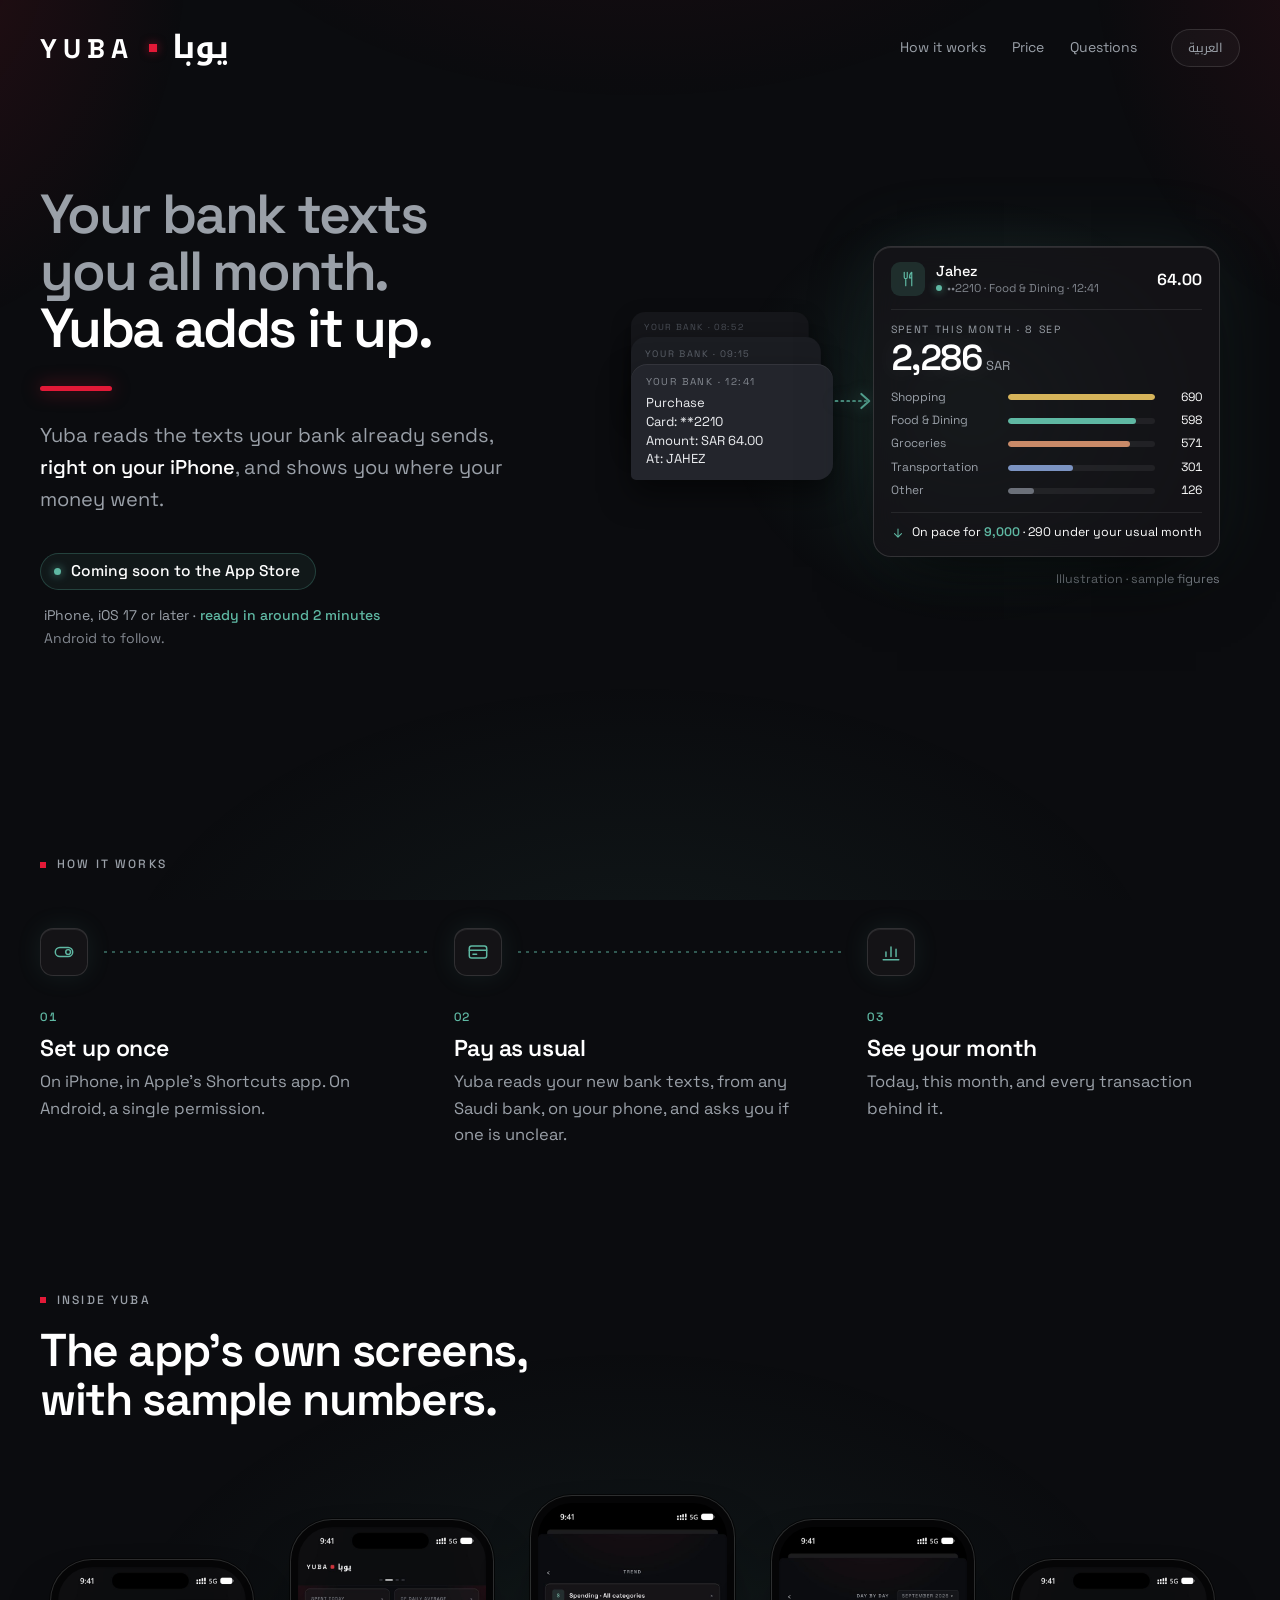
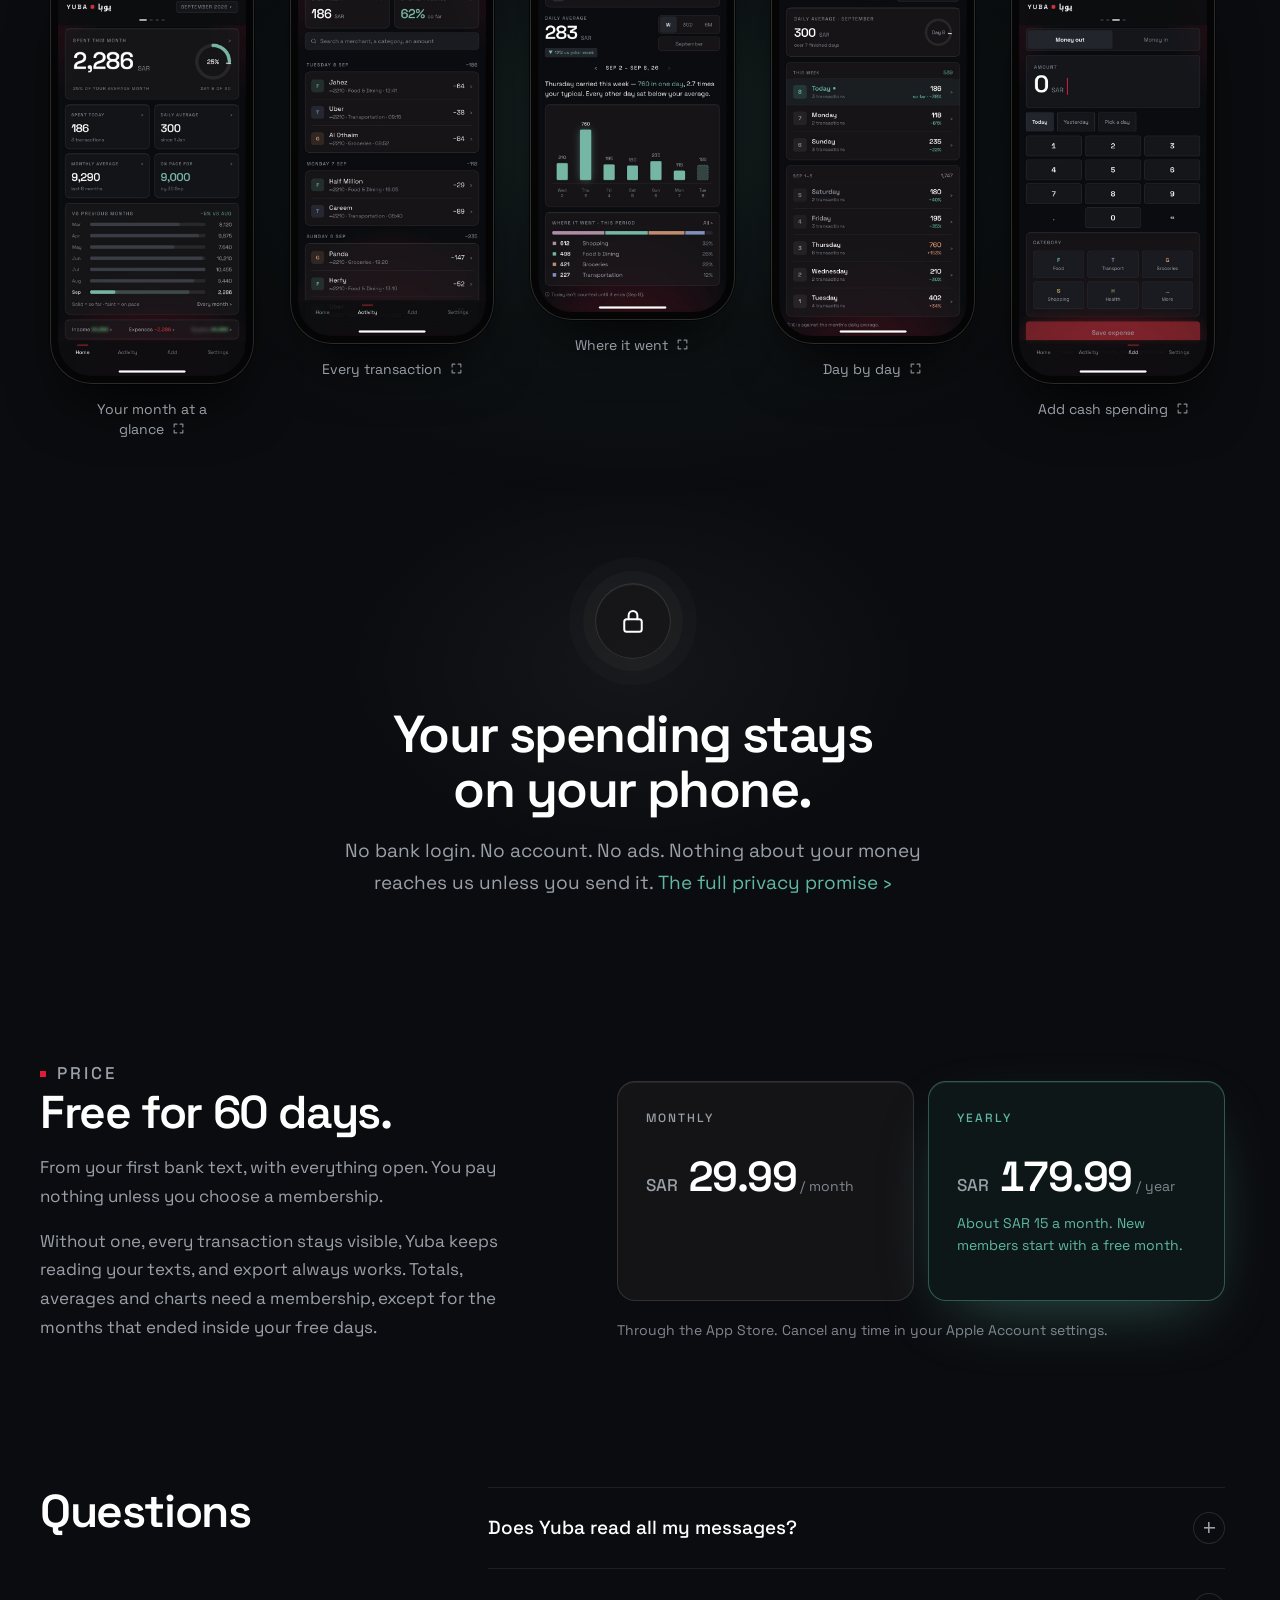
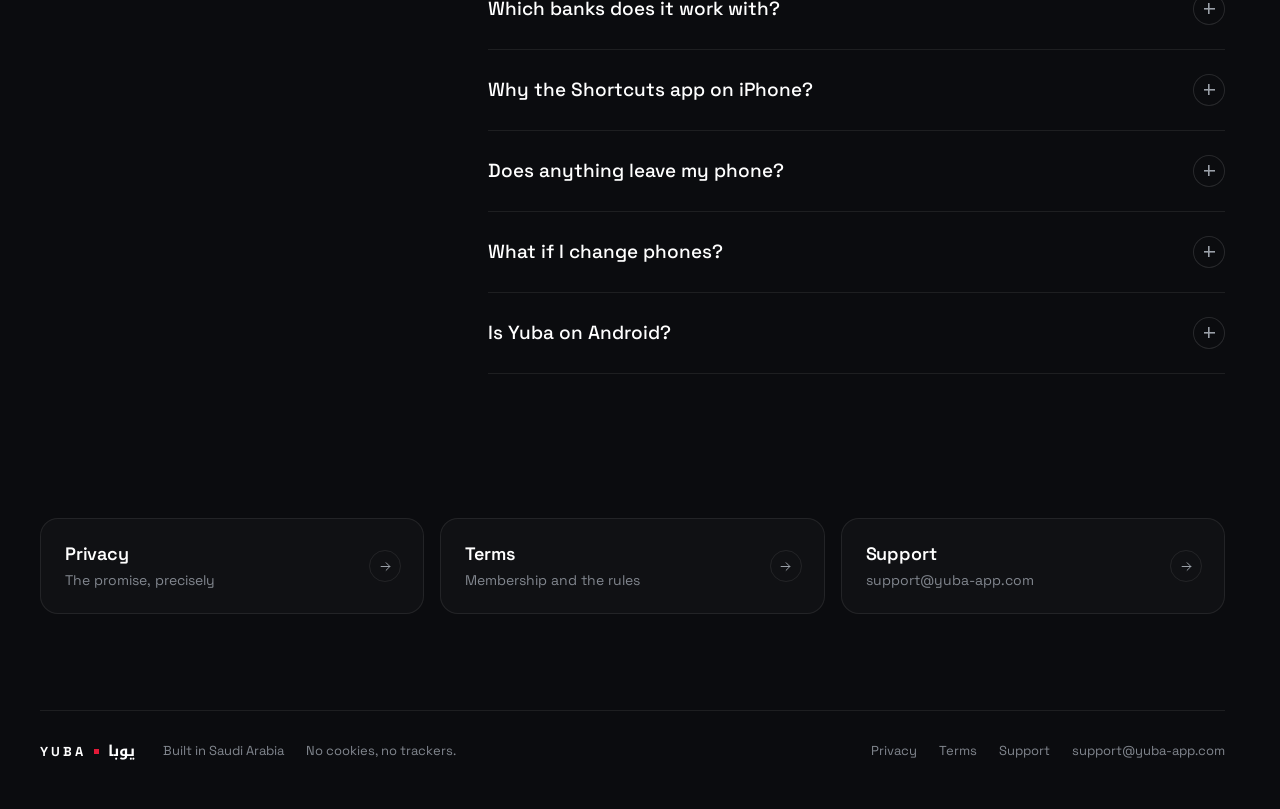
==== commit a7f630e8: "How the site works: a header that stays in reach, a phone menu, screens that open larger, and every " ====
--- a/index.html
+++ b/index.html
@@ -1,13 +1,42 @@
 <!doctype html>
-<html lang="en">
+<html lang="en" data-title-ar="يوبا · Yuba — أين تذهب فلوسك؟ الجواب في رسائل بنكك">
 <head>
 <meta charset="utf-8">
 <meta name="viewport" content="width=device-width,initial-scale=1">
 <meta name="color-scheme" content="dark">
-<title>Yuba · يوبا</title>
+<title>Yuba · يوبا — your bank texts, added up</title>
+<script>
+/* Language before the first paint (an Arabic visitor never sees English first), the Latin half of
+   the Arabic face fetched early, html.js for the enhanced layout, html.scrolled for the header. The rest is /site.js. */
+(function (d) {
+  var s = null, q = null;
+  try { s = localStorage.getItem('yuba-lang'); } catch (e) {}
+  try { q = new URLSearchParams(location.search).get('lang'); } catch (e) {}
+  if (q === 'ar' || q === 'en') {
+    s = q;
+    try { localStorage.setItem('yuba-lang', q); } catch (e) {}
+    try { history.replaceState(null, '', location.pathname + location.hash); } catch (e) {}
+  } else if (s !== 'ar' && s !== 'en') {
+    // no choice saved yet: a phone set to Arabic opens the Arabic page
+    try { if (/^ar(-|$)/i.test((navigator.languages && navigator.languages[0]) || navigator.language || '')) s = 'ar'; } catch (e) {}
+  }
+  d.className = 'js';
+  if (s === 'ar') {
+    d.setAttribute('data-lang', 'ar'); d.lang = 'ar';
+    var l = document.createElement('link');
+    l.rel = 'preload'; l.as = 'font'; l.type = 'font/woff2'; l.crossOrigin = 'anonymous';
+    l.href = '/fonts/noto-kufi-arabic-latin.woff2';
+    document.head.appendChild(l);
+  }
+  var on = false, f = function () { var y = (window.scrollY || 0) > 8; if (y !== on) { on = y; d.classList.toggle('scrolled', y); } };
+  f(); addEventListener('scroll', f, { passive: true });
+})(document.documentElement);
+</script>
 <meta name="description" content="Your bank texts you all month. Yuba adds it up — it reads the texts your bank already sends, right on your iPhone, and shows you where your money went.">
 <link rel="canonical" href="https://yuba-app.com/">
 <meta property="og:type" content="website">
+<meta property="og:locale" content="en_US">
+<meta property="og:locale:alternate" content="ar_SA">
 <meta property="og:site_name" content="Yuba · يوبا">
 <meta property="og:url" content="https://yuba-app.com/">
 <meta property="og:title" content="Yuba — your bank texts you all month. Yuba adds it up.">
@@ -23,16 +52,18 @@
 <meta name="theme-color" content="#0b0c0f">
 <link rel="preload" href="/fonts/space-grotesk-latin.woff2" as="font" type="font/woff2" crossorigin>
 <link rel="stylesheet" href="/site.css">
+<script src="/site.js" async></script>
 <noscript><style>body [lang="ar"]{display:revert !important}.langbtn{display:none}</style></noscript>
+<script type="application/ld+json">{"@context":"https://schema.org","@type":"WebSite","name":"Yuba","alternateName":"يوبا","url":"https://yuba-app.com/","inLanguage":["en","ar"]}</script>
 </head>
-<body>
-<div class="page wide">
-
-  <header class="site">
-    <a class="lockup" href="/">
+<body class="p-home">
+<a class="skip" href="#main"><span lang="en">Skip to content</span><span lang="ar">انتقل إلى المحتوى</span></a>
+<header class="site">
+  <div class="head-in">
+    <a class="lockup" href="/" aria-label="Yuba · يوبا, home" data-aria-en="Yuba · يوبا, home" data-aria-ar="يوبا · Yuba، الصفحة الرئيسية">
       <span class="latin">YUBA</span><span class="dot"></span><span class="arabic">يوبا</span>
     </a>
-    <nav class="jump">
+    <nav class="jump" aria-label="Sections" data-aria-en="Sections" data-aria-ar="أقسام الصفحة">
       <a href="#how"><span lang="en">How it works</span><span lang="ar">كيف يعمل</span></a>
       <a href="#price"><span lang="en">Price</span><span lang="ar">السعر</span></a>
       <a href="#faq"><span lang="en">Questions</span><span lang="ar">أسئلة</span></a>
@@ -40,9 +71,24 @@
     <button class="langbtn" type="button">
       <span lang="ar">العربية</span><span lang="en">English</span>
     </button>
-  </header>
-
-  <main>
+    <button class="menubtn" type="button" aria-expanded="false" aria-controls="menu" aria-label="Menu" data-aria-en="Menu" data-aria-ar="القائمة"><i></i><i></i></button>
+  </div>
+  <div class="menu" id="menu">
+    <nav class="menu-in" aria-label="Menu" data-aria-en="Menu" data-aria-ar="القائمة">
+      <a href="#how"><span lang="en">How it works</span><span lang="ar">كيف يعمل</span></a>
+      <a href="#price"><span lang="en">Price</span><span lang="ar">السعر</span></a>
+      <a href="#faq"><span lang="en">Questions</span><span lang="ar">أسئلة شائعة</span></a>
+      <span class="menu-pages">
+        <a href="/privacy/"><span lang="en">Privacy</span><span lang="ar">الخصوصية</span></a>
+        <a href="/terms/"><span lang="en">Terms</span><span lang="ar">الشروط</span></a>
+        <a href="/support/"><span lang="en">Support</span><span lang="ar">الدعم</span></a>
+      </span>
+    </nav>
+  </div>
+</header>
+<div class="page wide">
+
+  <main id="main">
     <!-- ══════════════════════════ English ══════════════════════════ -->
     <section class="home" lang="en">
       <div class="hero-grid">
@@ -95,7 +141,7 @@
       </div>
 
       <div class="band how" id="how">
-        <div class="band-head"><p class="kicker">How it works</p></div>
+        <div class="band-head"><h2 class="kicker">How it works</h2></div>
         <ol class="steps">
           <li><span class="chip" aria-hidden="true"><svg viewBox="0 0 24 24" fill="none" stroke="currentColor" stroke-width="1.6" stroke-linecap="round" stroke-linejoin="round"><rect x="2.5" y="7" width="19" height="10" rx="5"/><circle cx="16.5" cy="12" r="2.6"/></svg></span><span class="num">01</span><h3>Set up once</h3><p>On iPhone, in Apple’s Shortcuts app. On Android, a single permission.</p></li>
           <li><span class="chip" aria-hidden="true"><svg viewBox="0 0 24 24" fill="none" stroke="currentColor" stroke-width="1.6" stroke-linecap="round" stroke-linejoin="round"><rect x="2.5" y="5.5" width="19" height="13" rx="2.5"/><path d="M2.5 10h19M6.5 14.5h4"/></svg></span><span class="num">02</span><h3>Pay as usual</h3><p>Yuba reads your new bank texts, from any Saudi bank, on your phone, and asks you if one is unclear.</p></li>
@@ -107,19 +153,23 @@
         <div class="band-head">
           <p class="kicker">Inside Yuba</p>
           <h2 class="band-title">The app’s own screens, with sample numbers.</h2>
-        </div>
-        <div class="shots">
-          <figure><img src="/shots/en/1-home.jpg" width="600" height="1304" loading="lazy" alt="Yuba's Home: spent this month, your pace and the months before"><figcaption>Your month at a glance</figcaption></figure>
-          <figure><img src="/shots/en/2-activity.jpg" width="600" height="1304" loading="lazy" alt="Activity: every transaction by day"><figcaption>Every transaction</figcaption></figure>
-          <figure><img src="/shots/en/3-trend.jpg" width="600" height="1304" loading="lazy" alt="Trend: the week's spending and where it went"><figcaption>Where it went</figcaption></figure>
-          <figure><img src="/shots/en/4-day-by-day.jpg" width="600" height="1304" loading="lazy" alt="Day by day: each day against your average"><figcaption>Day by day</figcaption></figure>
-          <figure><img src="/shots/en/5-add.jpg" width="600" height="1304" loading="lazy" alt="Add: cash spending by hand"><figcaption>Add cash spending</figcaption></figure>
+          <div class="shot-nav">
+            <button type="button" class="prev" aria-label="Previous screens"><svg viewBox="0 0 24 24" fill="none" stroke="currentColor" stroke-width="1.6" stroke-linecap="round" stroke-linejoin="round" aria-hidden="true"><path d="M15 5l-7 7 7 7"/></svg></button>
+            <button type="button" class="next" aria-label="Next screens"><svg viewBox="0 0 24 24" fill="none" stroke="currentColor" stroke-width="1.6" stroke-linecap="round" stroke-linejoin="round" aria-hidden="true"><path d="M9 5l7 7-7 7"/></svg></button>
+          </div>
+        </div>
+        <div class="shots" role="group" aria-label="App screens">
+          <a class="shot" href="/shots/en/1-home.jpg"><figure><img src="/shots/en/1-home.jpg" width="600" height="1304" loading="lazy" alt="Yuba's Home: spent this month, your pace and the months before" decoding="async"><figcaption>Your month at a glance</figcaption></figure></a>
+          <a class="shot" href="/shots/en/2-activity.jpg"><figure><img src="/shots/en/2-activity.jpg" width="600" height="1304" loading="lazy" alt="Activity: every transaction by day" decoding="async"><figcaption>Every transaction</figcaption></figure></a>
+          <a class="shot" href="/shots/en/3-trend.jpg"><figure><img src="/shots/en/3-trend.jpg" width="600" height="1304" loading="lazy" alt="Trend: the week's spending and where it went" decoding="async"><figcaption>Where it went</figcaption></figure></a>
+          <a class="shot" href="/shots/en/4-day-by-day.jpg"><figure><img src="/shots/en/4-day-by-day.jpg" width="600" height="1304" loading="lazy" alt="Day by day: each day against your average" decoding="async"><figcaption>Day by day</figcaption></figure></a>
+          <a class="shot" href="/shots/en/5-add.jpg"><figure><img src="/shots/en/5-add.jpg" width="600" height="1304" loading="lazy" alt="Add: cash spending by hand" decoding="async"><figcaption>Add cash spending</figcaption></figure></a>
         </div>
       </div>
 
       <div class="band promise" id="privacy">
         <span class="lock" aria-hidden="true"><svg viewBox="0 0 24 24" fill="none" stroke="currentColor" stroke-width="1.6" stroke-linecap="round" stroke-linejoin="round"><rect x="5" y="10.5" width="14" height="10" rx="2"/><path d="M8.5 10.5V7.5a3.5 3.5 0 0 1 7 0v3"/></svg></span>
-        <div><h2>Your spending stays on your phone.</h2><p>No bank login. No account. No ads. Nothing about your money reaches us unless you send it. <a href="/privacy">The full privacy promise ›</a></p></div>
+        <div><h2>Your spending stays on your phone.</h2><p>No bank login. No account. No ads. Nothing about your money reaches us unless you send it. <a href="/privacy/">The full privacy promise ›</a></p></div>
       </div>
 
       <div class="band" id="price">
@@ -141,12 +191,12 @@
       <div class="band qa" id="faq">
         <h2 class="band-title">Questions</h2>
         <div class="faq">
-          <details><summary>Does Yuba read all my messages?</summary><p>No. On iPhone, Shortcuts hands Yuba only texts that contain SAR, SR or ريال. Yuba never sees the rest, and what it does get, it reads on your phone.</p></details>
-          <details><summary>Which banks does it work with?</summary><p>All Saudi banks. Yuba is made for the transaction texts Saudi banks send, in Arabic and English, and it keeps learning new wordings from the people who use it. When a text says money moved in a wording Yuba hasn’t learned yet, it asks you instead of guessing. Teach Yuba, in Settings, writes you an email with that wording, every digit a 9 and people’s names cut to initials, for you to send us.</p></details>
-          <details><summary>Why the Shortcuts app on iPhone?</summary><p>Apple doesn’t let apps read your messages. Instead, Apple’s Shortcuts app, set up once, hands Yuba the bank texts that mention riyals as they arrive. It’s Apple’s own tool, and you stay in control: you can turn it off any time. It takes around 2 minutes.</p></details>
-          <details><summary>Does anything leave my phone?</summary><p>Yuba sends nothing about your money. It has no server and no account. It goes online to check for its own updates, and memberships run through Apple. Like every app, Yuba is included in your phone’s own backup, under your Apple Account. <a href="/privacy">Every detail is on the privacy page.</a></p></details>
-          <details><summary>What if I change phones?</summary><p>Your history lives on your phone and in your phone’s own backup, so a new iPhone restored from that backup should bring it along. You can also export every transaction as a spreadsheet at any time.</p></details>
-          <details><summary>Is Yuba on Android?</summary><p>Coming soon. On Android there is no Shortcuts step: one permission does it.</p></details>
+          <details id="q-messages"><summary>Does Yuba read all my messages?</summary><p>No. On iPhone, Shortcuts hands Yuba only texts that contain SAR, SR or ريال. Yuba never sees the rest, and what it does get, it reads on your phone.</p></details>
+          <details id="q-banks"><summary>Which banks does it work with?</summary><p>All Saudi banks. Yuba is made for the transaction texts Saudi banks send, in Arabic and English, and it keeps learning new wordings from the people who use it. When a text says money moved in a wording Yuba hasn’t learned yet, it asks you instead of guessing. Teach Yuba, in Settings, writes you an email with that wording, every digit a 9 and people’s names cut to initials, for you to send us.</p></details>
+          <details id="q-shortcuts"><summary>Why the Shortcuts app on iPhone?</summary><p>Apple doesn’t let apps read your messages. Instead, Apple’s Shortcuts app, set up once, hands Yuba the bank texts that mention riyals as they arrive. It’s Apple’s own tool, and you stay in control: you can turn it off any time. It takes around 2 minutes.</p></details>
+          <details id="q-online"><summary>Does anything leave my phone?</summary><p>Yuba sends nothing about your money. It has no server and no account. It goes online to check for its own updates, and memberships run through Apple. Like every app, Yuba is included in your phone’s own backup, under your Apple Account. <a href="/privacy/">Every detail is on the privacy page.</a></p></details>
+          <details id="q-phones"><summary>What if I change phones?</summary><p>Your history lives on your phone and in your phone’s own backup, so a new iPhone restored from that backup should bring it along. You can also export every transaction as a spreadsheet at any time.</p></details>
+          <details id="q-android"><summary>Is Yuba on Android?</summary><p>Coming soon. On Android there is no Shortcuts step: one permission does it.</p></details>
         </div>
       </div>
     </section>
@@ -203,7 +253,7 @@
       </div>
 
       <div class="band how" id="how-ar">
-        <div class="band-head"><p class="kicker">كيف يعمل</p></div>
+        <div class="band-head"><h2 class="kicker">كيف يعمل</h2></div>
         <ol class="steps">
           <li><span class="chip" aria-hidden="true"><svg viewBox="0 0 24 24" fill="none" stroke="currentColor" stroke-width="1.6" stroke-linecap="round" stroke-linejoin="round"><rect x="2.5" y="7" width="19" height="10" rx="5"/><circle cx="16.5" cy="12" r="2.6"/></svg></span><span class="num">01</span><h3>جهّزه مرة واحدة</h3><p>على iPhone عبر تطبيق «الاختصارات» من Apple، وعلى Android يكفي إذن واحد.</p></li>
           <li><span class="chip" aria-hidden="true"><svg viewBox="0 0 24 24" fill="none" stroke="currentColor" stroke-width="1.6" stroke-linecap="round" stroke-linejoin="round"><rect x="2.5" y="5.5" width="19" height="13" rx="2.5"/><path d="M2.5 10h19M6.5 14.5h4"/></svg></span><span class="num">02</span><h3>ادفع كعادتك</h3><p>يقرأ يوبا رسائل بنكك الجديدة، من أي بنك سعودي، على جوالك، وإن لم تتضح له رسالة سألك عنها.</p></li>
@@ -215,19 +265,23 @@
         <div class="band-head">
           <p class="kicker">داخل يوبا</p>
           <h2 class="band-title">شاشات التطبيق نفسه، بأرقام تجريبية.</h2>
-        </div>
-        <div class="shots">
-          <figure><img src="/shots/ar/1-home.jpg" width="600" height="1304" loading="lazy" alt="الرئيسية في يوبا: مصاريف هذا الشهر ووتيرتك والأشهر السابقة"><figcaption>شهرك في لمحة</figcaption></figure>
-          <figure><img src="/shots/ar/2-activity.jpg" width="600" height="1304" loading="lazy" alt="العمليات: كل عملية حسب اليوم"><figcaption>كل عملياتك</figcaption></figure>
-          <figure><img src="/shots/ar/3-trend.jpg" width="600" height="1304" loading="lazy" alt="الاتجاه: مصاريف الأسبوع وأين ذهبت"><figcaption>أين ذهبت فلوسك</figcaption></figure>
-          <figure><img src="/shots/ar/4-day-by-day.jpg" width="600" height="1304" loading="lazy" alt="يومًا بيوم: كل يوم مقارنة بمتوسطك"><figcaption>يومًا بيوم</figcaption></figure>
-          <figure><img src="/shots/ar/5-add.jpg" width="600" height="1304" loading="lazy" alt="إضافة: مصاريفك النقدية بيدك"><figcaption>النقد، تضيفه بنفسك</figcaption></figure>
+          <div class="shot-nav">
+            <button type="button" class="prev" aria-label="الشاشات السابقة"><svg viewBox="0 0 24 24" fill="none" stroke="currentColor" stroke-width="1.6" stroke-linecap="round" stroke-linejoin="round" aria-hidden="true"><path d="M15 5l-7 7 7 7"/></svg></button>
+            <button type="button" class="next" aria-label="الشاشات التالية"><svg viewBox="0 0 24 24" fill="none" stroke="currentColor" stroke-width="1.6" stroke-linecap="round" stroke-linejoin="round" aria-hidden="true"><path d="M9 5l7 7-7 7"/></svg></button>
+          </div>
+        </div>
+        <div class="shots" role="group" aria-label="شاشات التطبيق">
+          <a class="shot" href="/shots/ar/1-home.jpg"><figure><img src="/shots/ar/1-home.jpg" width="600" height="1304" loading="lazy" alt="الرئيسية في يوبا: مصاريف هذا الشهر ووتيرتك والأشهر السابقة" decoding="async"><figcaption>شهرك في لمحة</figcaption></figure></a>
+          <a class="shot" href="/shots/ar/2-activity.jpg"><figure><img src="/shots/ar/2-activity.jpg" width="600" height="1304" loading="lazy" alt="العمليات: كل عملية حسب اليوم" decoding="async"><figcaption>كل عملياتك</figcaption></figure></a>
+          <a class="shot" href="/shots/ar/3-trend.jpg"><figure><img src="/shots/ar/3-trend.jpg" width="600" height="1304" loading="lazy" alt="الاتجاه: مصاريف الأسبوع وأين ذهبت" decoding="async"><figcaption>أين ذهبت فلوسك</figcaption></figure></a>
+          <a class="shot" href="/shots/ar/4-day-by-day.jpg"><figure><img src="/shots/ar/4-day-by-day.jpg" width="600" height="1304" loading="lazy" alt="يومًا بيوم: كل يوم مقارنة بمتوسطك" decoding="async"><figcaption>يومًا بيوم</figcaption></figure></a>
+          <a class="shot" href="/shots/ar/5-add.jpg"><figure><img src="/shots/ar/5-add.jpg" width="600" height="1304" loading="lazy" alt="إضافة: مصاريفك النقدية بيدك" decoding="async"><figcaption>النقد، تضيفه بنفسك</figcaption></figure></a>
         </div>
       </div>
 
       <div class="band promise" id="privacy-ar">
         <span class="lock" aria-hidden="true"><svg viewBox="0 0 24 24" fill="none" stroke="currentColor" stroke-width="1.6" stroke-linecap="round" stroke-linejoin="round"><rect x="5" y="10.5" width="14" height="10" rx="2"/><path d="M8.5 10.5V7.5a3.5 3.5 0 0 1 7 0v3"/></svg></span>
-        <div><h2>بياناتك المالية تبقى على جوالك.</h2><p>لا ربط بحسابك البنكي، ولا تسجيل، ولا إعلانات، ولا يصلنا شيء يخص أموالك إلا ما ترسله بنفسك. <a href="/privacy">وعد الخصوصية كاملًا ›</a></p></div>
+        <div><h2>بياناتك المالية تبقى على جوالك.</h2><p>لا ربط بحسابك البنكي، ولا تسجيل، ولا إعلانات، ولا يصلنا شيء يخص أموالك إلا ما ترسله بنفسك. <a href="/privacy/">وعد الخصوصية كاملًا ›</a></p></div>
       </div>
 
       <div class="band" id="price-ar">
@@ -249,28 +303,28 @@
       <div class="band qa" id="faq-ar">
         <h2 class="band-title">أسئلة شائعة</h2>
         <div class="faq">
-          <details><summary>هل يقرأ يوبا كل رسائلي؟</summary><p>لا. على iPhone لا تمرّر «الاختصارات» إلى يوبا إلا الرسائل التي فيها SAR أو SR أو «ريال». بقية رسائلك لا يراها يوبا، وما يصله يقرؤه على جوالك نفسه.</p></details>
-          <details><summary>مع أي البنوك يعمل يوبا؟</summary><p>مع كل البنوك السعودية. يوبا مصمَّم لرسائل العمليات التي ترسلها البنوك السعودية، بالعربية والإنجليزية، ويتعلّم الصياغات الجديدة باستمرار من مستخدميه. وإذا قالت رسالة إن مالًا تحرّك بصياغة لم يتعلّمها بعد، يسألك بدل أن يخمّن. ومن «الإعدادات › علِّم يوبا» يمكنك أن ترسل لنا تلك الصياغة، وكل رقم فيها 9، وأسماء الأشخاص مختصرة إلى أحرفها الأولى.</p></details>
-          <details><summary>لماذا تطبيق «الاختصارات» على iPhone؟</summary><p>لأن Apple لا تسمح للتطبيقات بقراءة رسائلك. تُعدّ «الاختصارات» مرة واحدة، فتسلّم يوبا رسائل البنك التي تذكر الريال حين تصل. هي أداة من Apple نفسها، والأمر بيدك: توقفها متى شئت. والإعداد يستغرق نحو دقيقتين.</p></details>
-          <details><summary>هل يخرج شيء من جوالي؟</summary><p>يوبا لا يرسل شيئًا يخص أموالك، فلا خادم له ولا حساب. يتصل بالإنترنت ليتحقق من تحديثاته، والعضوية تتم عبر Apple. وككل تطبيق، يُحفظ يوبا ضمن النسخة الاحتياطية لجوالك تحت حساب Apple الخاص بك. <a href="/privacy">التفاصيل كلها في صفحة الخصوصية.</a></p></details>
-          <details><summary>ماذا لو غيّرت جوالي؟</summary><p>سجلّك محفوظ على جوالك وفي نسخته الاحتياطية، فإذا استعدت جوالك الجديد من تلك النسخة فالمفترض أن يعود معه. ويمكنك أيضًا في أي وقت تصدير كل عملياتك إلى جدول بيانات.</p></details>
-          <details><summary>هل يوبا متوفر على Android؟</summary><p>في الطريق. وعلى Android لا حاجة لتطبيق «الاختصارات»: يكفي إذن واحد.</p></details>
+          <details id="q-messages-ar"><summary>هل يقرأ يوبا كل رسائلي؟</summary><p>لا. على iPhone لا تمرّر «الاختصارات» إلى يوبا إلا الرسائل التي فيها SAR أو SR أو «ريال». بقية رسائلك لا يراها يوبا، وما يصله يقرؤه على جوالك نفسه.</p></details>
+          <details id="q-banks-ar"><summary>مع أي البنوك يعمل يوبا؟</summary><p>مع كل البنوك السعودية. يوبا مصمَّم لرسائل العمليات التي ترسلها البنوك السعودية، بالعربية والإنجليزية، ويتعلّم الصياغات الجديدة باستمرار من مستخدميه. وإذا قالت رسالة إن مالًا تحرّك بصياغة لم يتعلّمها بعد، يسألك بدل أن يخمّن. ومن «الإعدادات › علِّم يوبا» يمكنك أن ترسل لنا تلك الصياغة، وكل رقم فيها 9، وأسماء الأشخاص مختصرة إلى أحرفها الأولى.</p></details>
+          <details id="q-shortcuts-ar"><summary>لماذا تطبيق «الاختصارات» على iPhone؟</summary><p>لأن Apple لا تسمح للتطبيقات بقراءة رسائلك. تُعدّ «الاختصارات» مرة واحدة، فتسلّم يوبا رسائل البنك التي تذكر الريال حين تصل. هي أداة من Apple نفسها، والأمر بيدك: توقفها متى شئت. والإعداد يستغرق نحو دقيقتين.</p></details>
+          <details id="q-online-ar"><summary>هل يخرج شيء من جوالي؟</summary><p>يوبا لا يرسل شيئًا يخص أموالك، فلا خادم له ولا حساب. يتصل بالإنترنت ليتحقق من تحديثاته، والعضوية تتم عبر Apple. وككل تطبيق، يُحفظ يوبا ضمن النسخة الاحتياطية لجوالك تحت حساب Apple الخاص بك. <a href="/privacy/">التفاصيل كلها في صفحة الخصوصية.</a></p></details>
+          <details id="q-phones-ar"><summary>ماذا لو غيّرت جوالي؟</summary><p>سجلّك محفوظ على جوالك وفي نسخته الاحتياطية، فإذا استعدت جوالك الجديد من تلك النسخة فالمفترض أن يعود معه. ويمكنك أيضًا في أي وقت تصدير كل عملياتك إلى جدول بيانات.</p></details>
+          <details id="q-android-ar"><summary>هل يوبا متوفر على Android؟</summary><p>في الطريق. وعلى Android لا حاجة لتطبيق «الاختصارات»: يكفي إذن واحد.</p></details>
         </div>
       </div>
     </section>
 
     <nav class="doors">
-      <a class="door" href="/privacy">
+      <a class="door" href="/privacy/">
         <span class="t"><span lang="en">Privacy</span><span lang="ar">الخصوصية</span></span>
         <span class="sub"><span lang="en">The promise, precisely</span><span lang="ar">وعدنا بالتفصيل</span></span>
         <span class="mark" aria-hidden="true"><svg viewBox="0 0 24 24" fill="none" stroke="currentColor" stroke-width="1.6" stroke-linecap="round" stroke-linejoin="round"><path d="M5 12h14M13 6l6 6-6 6"/></svg></span>
       </a>
-      <a class="door" href="/terms">
+      <a class="door" href="/terms/">
         <span class="t"><span lang="en">Terms</span><span lang="ar">الشروط</span></span>
         <span class="sub"><span lang="en">Membership and the rules</span><span lang="ar">العضوية وشروط الاستخدام</span></span>
         <span class="mark" aria-hidden="true"><svg viewBox="0 0 24 24" fill="none" stroke="currentColor" stroke-width="1.6" stroke-linecap="round" stroke-linejoin="round"><path d="M5 12h14M13 6l6 6-6 6"/></svg></span>
       </a>
-      <a class="door" href="/support">
+      <a class="door" href="/support/">
         <span class="t"><span lang="en">Support</span><span lang="ar">الدعم</span></span>
         <span class="sub">support@yuba-app.com</span>
         <span class="mark" aria-hidden="true"><svg viewBox="0 0 24 24" fill="none" stroke="currentColor" stroke-width="1.6" stroke-linecap="round" stroke-linejoin="round"><path d="M5 12h14M13 6l6 6-6 6"/></svg></span>
@@ -283,63 +337,12 @@
     <span><span lang="en">Built in Saudi Arabia</span><span lang="ar">صُنع في السعودية</span></span>
     <span class="quiet"><span lang="en">No cookies, no trackers.</span><span lang="ar">لا كوكيز ولا تتبّع.</span></span>
     <span class="spacer"></span>
-    <a href="/privacy"><span lang="en">Privacy</span><span lang="ar">الخصوصية</span></a>
-    <a href="/terms"><span lang="en">Terms</span><span lang="ar">الشروط</span></a>
-    <a href="/support"><span lang="en">Support</span><span lang="ar">الدعم</span></a>
+    <a href="/privacy/"><span lang="en">Privacy</span><span lang="ar">الخصوصية</span></a>
+    <a href="/terms/"><span lang="en">Terms</span><span lang="ar">الشروط</span></a>
+    <a href="/support/"><span lang="en">Support</span><span lang="ar">الدعم</span></a>
     <a href="mailto:support@yuba-app.com">support@yuba-app.com</a>
   </footer>
 
 </div>
-<script>
-(function () {
-  var el = document.documentElement;
-  function apply(ar) {
-    if (ar) el.setAttribute('data-lang', 'ar'); else el.removeAttribute('data-lang');
-    el.lang = ar ? 'ar' : 'en';
-  }
-  var s = null;
-  try { s = localStorage.getItem('yuba-lang'); } catch (e) {}
-  // No choice saved yet: a phone set to Arabic opens the Arabic page.
-  if (s !== 'ar' && s !== 'en') {
-    try { if (/^ar(?:-|$)/i.test((navigator.languages && navigator.languages[0]) || navigator.language || '')) s = 'ar'; } catch (e) {}
-  }
-  try {
-    var q = new URLSearchParams(location.search).get('lang');
-    if (q === 'ar' || q === 'en') {
-      s = q;
-      try { localStorage.setItem('yuba-lang', q); } catch (e) {}
-      history.replaceState(null, '', location.pathname);
-    }
-  } catch (e) {}
-  apply(s === 'ar');
-  // On a phone the five screens sit in a sideways row; lazy loading only fetches the ones
-  // already in that row's view, so the last one could arrive blank. Fetch the visible
-  // language's five as the row comes near.
-  if ('IntersectionObserver' in window) {
-    var near = new IntersectionObserver(function (es) {
-      es.forEach(function (x) {
-        if (!x.isIntersecting) return;
-        x.target.querySelectorAll('img[loading="lazy"]').forEach(function (i) { i.loading = 'eager'; });
-        near.unobserve(x.target);
-      });
-    }, { rootMargin: '1500px 0px' });
-    document.querySelectorAll('.shots').forEach(function (r) { near.observe(r); });
-  }
-  // The header's jump links point at the English ids; in Arabic, go to the Arabic twin.
-  document.addEventListener('click', function (e) {
-    var a = e.target.closest('.jump a');
-    if (a && el.getAttribute('data-lang') === 'ar') {
-      var t = document.getElementById(a.getAttribute('href').slice(1) + '-ar');
-      if (t) { e.preventDefault(); t.scrollIntoView({ behavior: 'smooth', block: 'start' }); }
-      return;
-    }
-    var b = e.target.closest('.langbtn');
-    if (!b) return;
-    var ar = el.getAttribute('data-lang') !== 'ar';
-    apply(ar);
-    try { localStorage.setItem('yuba-lang', ar ? 'ar' : 'en'); } catch (e) {}
-  });
-})();
-</script>
 </body>
 </html>
--- a/site.css
+++ b/site.css
@@ -5,7 +5,10 @@
    active marks) · teal #5fb8a3 = money data and live states.
    Latin: Space Grotesk. Arabic: Noto Kufi Arabic (all-Kufi, the founder's law).
    Visual pass, 12 Oct 2026: Obsidian ground + the app's fixed neon field, one type scale,
-   device-framed screens, section rhythm, quiet motion that never hides content. */
+   device-framed screens, section rhythm, quiet motion that never hides content.
+   Interaction pass, 12 Oct 2026: a fixed header that condenses on scroll (menu on a phone,
+   contents on the policies), one focus ring, finger-sized targets, the screens open larger.
+   Behaviour lives in /site.js; the language is chosen in each page's <head> before first paint. */
 
 /* Fonts live on this site (12 Oct 2026): no request leaves for Google, so the footer can say no trackers. */
 @font-face { font-family: 'Noto Kufi Arabic'; font-style: normal; font-weight: 300 700; font-display: swap; src: url(/fonts/noto-kufi-arabic-arabic.woff2) format('woff2'); unicode-range: U+0600-06FF, U+0750-077F, U+0870-0891, U+0897-08E1, U+08E3-08FF, U+200C-200E, U+2010-2011, U+204F, U+2E41, U+FB50-FDFF, U+FE70-FE74, U+FE76-FEFC, U+102E0-102FB, U+10E60-10E7E, U+10EC2-10EC7, U+10EC9-10EEE, U+10EF0-10EFF, U+1EE00-1EE03, U+1EE05-1EE1F, U+1EE21-1EE22, U+1EE24, U+1EE27, U+1EE29-1EE32, U+1EE34-1EE37, U+1EE39, U+1EE3B, U+1EE42, U+1EE47, U+1EE49, U+1EE4B, U+1EE4D-1EE4F, U+1EE51-1EE52, U+1EE54, U+1EE57, U+1EE59, U+1EE5B, U+1EE5D, U+1EE5F, U+1EE61-1EE62, U+1EE64, U+1EE67-1EE6A, U+1EE6C-1EE72, U+1EE74-1EE77, U+1EE79-1EE7C, U+1EE7E, U+1EE80-1EE89, U+1EE8B-1EE9B, U+1EEA1-1EEA3, U+1EEA5-1EEA9, U+1EEAB-1EEBB, U+1EEF0-1EEF1; }
@@ -34,14 +37,20 @@
   --gutter: 20px;
   --section: 88px;
   --ease: cubic-bezier(0.2, 0.7, 0.2, 1);
-}
-@media (min-width: 561px) { :root { --gutter: 32px; --section: 112px; } }
-@media (min-width: 980px) { :root { --gutter: 40px; --section: 144px; } }
+  /* header height at the top of the page, and once you scroll (condensed) */
+  --head: 70px;
+  --head-c: 58px;
+}
+@media (min-width: 561px) { :root { --gutter: 32px; --section: 112px; --head: 80px; --head-c: 62px; } }
+@media (min-width: 980px) { :root { --gutter: 40px; --section: 144px; --head: 96px; --head-c: 70px; } }
 
 * { margin: 0; padding: 0; box-sizing: border-box; }
 
-html { background: var(--page); color-scheme: dark; scroll-behavior: smooth; }
+html { background: var(--page); color-scheme: dark; scroll-behavior: smooth; scrollbar-gutter: stable; }
 @media (prefers-reduced-motion: reduce) { html { scroll-behavior: auto; } }
+/* the header is fixed once the script runs: jumps and keyboard focus stop below it */
+html.js { scroll-padding-top: calc(var(--head-c) + 18px); }
+html.lb-open { overflow: hidden; }
 
 body {
   background: transparent; /* the page colour lives on <html> so the field below can sit between them */
@@ -79,6 +88,8 @@
 html[data-lang="ar"] div[lang="ar"] { display: block !important; }
 html[data-lang="ar"] span[lang="ar"],
 html[data-lang="ar"] a[lang="ar"] { display: inline !important; }
+/* the larger view of a screen carries the page language (font, direction, screen readers) */
+html[data-lang="ar"] dialog[lang="ar"][open] { display: grid !important; }
 html[data-lang="ar"] body { direction: rtl; }
 
 .langbtn [lang="en"] { display: none !important; }
@@ -98,9 +109,32 @@
 /* ── chrome ── */
 .page { max-width: calc(1240px + 2 * var(--gutter)); margin: 0 auto; padding: 0 var(--gutter) 36px; }
 
-header.site { display: flex; align-items: center; justify-content: space-between; gap: 16px; padding: 22px 0; }
-
-.lockup { display: flex; align-items: center; gap: 12px; text-decoration: none; direction: ltr; }
+/* The header stays within reach: fixed once the script runs (without it, it simply sits at the
+   top), clear over the first screen, then a condensed glass bar as soon as you scroll. */
+header.site { position: relative; z-index: 50; }
+.head-in {
+  display: flex; align-items: center; gap: 10px; height: var(--head);
+  max-width: calc(1240px + 2 * var(--gutter)); margin: 0 auto; padding: 0 var(--gutter);
+}
+.js header.site { position: fixed; top: 0; left: 0; right: 0; }
+.js .page { padding-top: var(--head); }
+header.site::before {
+  content: ""; position: absolute; inset: 0; z-index: -1; pointer-events: none;
+  background: rgba(11, 12, 15, 0.88); border-bottom: 1px solid var(--hairline);
+  -webkit-backdrop-filter: blur(18px) saturate(1.3); backdrop-filter: blur(18px) saturate(1.3);
+  opacity: 0;
+}
+.scrolled header.site::before, .menu-open header.site::before { opacity: 1; }
+.js.scrolled .head-in { height: var(--head-c); }
+@media (prefers-reduced-motion: no-preference) {
+  .js .head-in { transition: height 0.25s var(--ease); }
+  header.site::before { transition: opacity 0.25s; }
+}
+
+.lockup { display: flex; align-items: center; gap: 12px; min-height: 44px; text-decoration: none; direction: ltr; }
+/* the wordmark is always left-to-right, so its push-away margin is set by the page side, not its own */
+.head-in .lockup { margin-right: auto; }
+html[data-lang="ar"] .head-in .lockup { margin-right: 0; margin-left: auto; }
 .lockup:hover { text-decoration: none; }
 .lockup .latin {
   font-family: var(--latin); font-weight: 700; font-size: 19px;
@@ -113,18 +147,78 @@
   color: var(--ink); line-height: 1;
 }
 
-.jump { display: none; gap: 30px; margin-inline-start: auto; margin-inline-end: 26px; }
-.jump a { color: var(--ink2); font-size: 14px; text-decoration: none; transition: color 0.2s; }
+/* the section links: in the bar from a tablet up, in the menu on a phone */
+.jump { display: none; gap: 6px; margin-inline-end: 14px; }
+@media (min-width: 680px) { .jump { display: flex; } }
+.jump a {
+  display: flex; align-items: center; min-height: 44px; padding: 0 10px; border-radius: 10px;
+  color: var(--ink2); font-size: 14px; text-decoration: none; transition: color 0.2s;
+}
 .jump a:hover { color: var(--ink); text-decoration: none; }
 html[data-lang="ar"] .jump a { font-family: var(--kufi); font-size: 14px; }
 
 .langbtn {
+  position: relative; flex: none;
   appearance: none; background: rgba(255, 255, 255, 0.03); border: 1px solid var(--border);
-  border-radius: 999px; padding: 9px 15px; cursor: pointer;
+  border-radius: 999px; padding: 11px 16px; cursor: pointer;
   color: var(--ink2); font-size: 13px; line-height: 1;
   transition: color 0.2s, background-color 0.2s, border-color 0.2s;
 }
+/* a finger-sized target around the slim pill */
+.langbtn::after { content: ""; position: absolute; inset: -5px -4px; }
 .langbtn:hover { color: var(--ink); background: rgba(255, 255, 255, 0.07); border-color: rgba(255, 255, 255, 0.2); }
+.langbtn:active, .menubtn:active { background: rgba(255, 255, 255, 0.1); }
+
+/* the phone's menu button (home) and contents button (privacy, terms, support) */
+.menubtn { display: none; }
+.js .menubtn {
+  display: grid; place-items: center; flex: none; width: 44px; height: 44px; padding: 0;
+  appearance: none; border-radius: 50%; border: 1px solid var(--border); background: rgba(255, 255, 255, 0.03);
+  color: var(--ink); cursor: pointer; transition: background-color 0.2s, border-color 0.2s;
+}
+.menubtn:hover { background: rgba(255, 255, 255, 0.07); border-color: rgba(255, 255, 255, 0.2); }
+.menubtn i { grid-area: 1 / 1; width: 16px; height: 1.6px; border-radius: 1px; background: currentColor; transition: transform 0.25s var(--ease); }
+.menubtn i:first-child { transform: translateY(-3.5px); }
+.menubtn i:last-child { transform: translateY(3.5px); }
+.menubtn[aria-expanded="true"] i:first-child { transform: rotate(45deg); }
+.menubtn[aria-expanded="true"] i:last-child { transform: rotate(-45deg); }
+@media (min-width: 680px) { .p-home .menubtn { display: none; } }
+@media (min-width: 980px) { .p-doc .menubtn { display: none; } }
+
+/* the home menu drops from the bar */
+.menu { display: none; }
+.menu-open .menu {
+  display: block; position: absolute; top: 100%; left: 0; right: 0;
+  max-height: calc(100vh - var(--hb, 70px)); max-height: calc(100dvh - var(--hb, 70px)); overflow-y: auto;
+  background: #0e0f12; border-bottom: 1px solid var(--hairline);
+  box-shadow: 0 40px 60px -30px rgba(0, 0, 0, 0.9);
+}
+.menu-in { display: block; max-width: calc(1240px + 2 * var(--gutter)); margin: 0 auto; padding: 4px var(--gutter) 18px; }
+.menu-in > a {
+  display: flex; align-items: center; min-height: 58px; border-bottom: 1px solid var(--hairline);
+  color: var(--ink); font-size: 20px; font-weight: 500; letter-spacing: -0.01em; text-decoration: none;
+}
+html[data-lang="ar"] .menu-in > a { font-size: 18px; letter-spacing: 0; }
+.menu-in > a::after {
+  content: ""; width: 7px; height: 7px; margin-inline-start: auto; border: solid var(--ink3);
+  border-width: 1.6px 1.6px 0 0; transform: rotate(45deg);
+}
+html[data-lang="ar"] .menu-in > a::after { transform: rotate(-135deg); }
+.menu-pages { display: flex; flex-wrap: wrap; gap: 0 22px; padding-top: 8px; }
+.menu-pages a { display: flex; align-items: center; min-height: 44px; color: var(--ink2); font-size: 15px; text-decoration: none; }
+.menu-in a:hover { text-decoration: none; color: var(--ink); }
+
+/* skip straight to the page's content (the first stop for a keyboard) */
+.skip {
+  position: fixed; z-index: 100; top: 10px; inset-inline-start: 10px;
+  padding: 12px 18px; border-radius: 10px; background: var(--ink); color: var(--page);
+  font-weight: 600; font-size: 15px; line-height: 1.2; transform: translateY(-180%);
+}
+.skip:focus { transform: none; text-decoration: none; }
+
+/* one visible focus ring for every control; a section you jump to takes focus quietly */
+:focus-visible { outline: 2px solid var(--teal); outline-offset: 3px; }
+[tabindex="-1"]:focus { outline: none; }
 /* line-height 1 on both labels or the button (and the header row) jumps
    ~12px on toggle — the Kufi span otherwise inherits 2.05. */
 .langbtn [lang="ar"] { font-family: var(--kufi); line-height: 1; }
@@ -190,16 +284,16 @@
 .home[lang="ar"] .lede { font-size: 16px; line-height: 2; }
 
 .get { margin-top: 30px; display: flex; flex-direction: column; align-items: flex-start; gap: 14px; }
-/* a status, not a button: no hover, no pointer */
+/* A status, not a button: a teal-tinted badge (the site's buttons are grey glass), no lift,
+   no hover, no pointer, so nobody taps it expecting the App Store. */
 .soon {
-  display: inline-flex; align-items: center; gap: 11px; padding: 11px 19px 11px 16px;
-  border-radius: 999px; border: 1px solid var(--border); background: rgba(255, 255, 255, 0.035);
-  box-shadow: inset 0 1px 0 rgba(255, 255, 255, 0.06);
-  color: var(--ink); font-size: 15.5px; font-weight: 500; line-height: 1.25;
-}
-.soon i { position: relative; width: 8px; height: 8px; border-radius: 50%; background: var(--teal); box-shadow: 0 0 10px rgba(95, 184, 163, 0.85); flex: none; }
-.home[lang="ar"] .soon { font-size: 15px; line-height: 1.5; padding: 9px 16px 9px 19px; }
-@media (max-width: 360px) { .soon { font-size: 14px; padding-inline: 14px 16px; } }
+  display: inline-flex; align-items: center; gap: 10px; padding: 7px 15px 7px 13px;
+  border-radius: 999px; border: 1px solid rgba(95, 184, 163, 0.26); background: rgba(95, 184, 163, 0.07);
+  color: var(--ink); font-size: 15px; font-weight: 500; line-height: 1.3; cursor: default;
+}
+.soon i { position: relative; width: 7px; height: 7px; border-radius: 50%; background: var(--teal); box-shadow: 0 0 10px rgba(95, 184, 163, 0.85); flex: none; }
+.home[lang="ar"] .soon { font-size: 14.5px; line-height: 1.6; padding: 5px 13px 5px 16px; }
+@media (max-width: 360px) { .soon { font-size: 14px; padding-inline: 12px 14px; } }
 .get-note { font-size: 14px; color: var(--ink2); line-height: 1.65; padding-inline-start: 4px; text-wrap: pretty; }
 .get-note b { color: var(--teal); font-weight: 500; white-space: nowrap; }
 .get-note .droid { display: block; color: var(--ink3); }
@@ -302,7 +396,7 @@
   .home .lede { font-size: 20px; }
   .home[lang="ar"] .lede { font-size: 18px; }
   .get { margin-top: 38px; }
-  .soon { font-size: 16.5px; }
+  .soon { font-size: 15.5px; }
   .hero-art { margin-top: 0; max-width: none; }
   .stage { grid-template-columns: 202px 40px 1fr; }
   .bubble { font-size: 13px; }
@@ -367,8 +461,13 @@
   margin-inline: calc(-1 * var(--gutter)); padding: 14px var(--gutter) 34px; scroll-padding-inline: var(--gutter);
   scrollbar-width: thin; scrollbar-color: rgba(255, 255, 255, 0.16) transparent;
 }
-.shots figure { margin: 0; flex: 0 0 clamp(236px, calc((100% - 44px) / 2.6), 290px); scroll-snap-align: start; }
-@media (max-width: 560px) { .shots { gap: 16px; } .shots figure { flex-basis: min(68vw, 280px); } }
+/* each screen is a link to its own image (without the script) or to a larger view (with it) */
+.shots > .shot { display: block; flex: 0 0 clamp(236px, calc((100% - 44px) / 2.6), 290px); scroll-snap-align: start; color: inherit; text-decoration: none; border-radius: 34px; }
+.shots > .shot:hover { text-decoration: none; }
+.js .shots > .shot { cursor: zoom-in; }
+.shots > .shot:focus-visible { outline-offset: -2px; }
+.shots figure { margin: 0; }
+@media (max-width: 560px) { .shots { gap: 16px; } .shots > .shot { flex-basis: min(68vw, 280px); } }
 .shots img {
   display: block; width: 100%; height: auto; border-radius: 30px; background: #000;
   box-shadow:
@@ -381,6 +480,33 @@
 .shots figure { padding-top: 9px; }
 .shots figcaption { margin-top: 24px; font-size: 14px; color: var(--ink2); text-align: center; line-height: 1.4; text-wrap: pretty; }
 .home[lang="ar"] .shots figcaption { font-size: 13.5px; line-height: 1.8; text-align: center; }
+/* a small "enlarge" mark after each caption, once the larger view exists */
+.js .shots figcaption::after {
+  content: ""; display: inline-block; width: 13px; height: 13px; margin-inline-start: 8px; vertical-align: -1px;
+  background: var(--ink3); transition: background-color 0.2s;
+  -webkit-mask: url("data:image/svg+xml,%3Csvg xmlns='http://www.w3.org/2000/svg' viewBox='0 0 24 24' fill='none' stroke='%23000' stroke-width='2.2' stroke-linecap='round' stroke-linejoin='round'%3E%3Cpath d='M4 9V4h5M20 9V4h-5M4 15v5h5M20 15v5h-5'/%3E%3C/svg%3E") center / contain no-repeat;
+  mask: url("data:image/svg+xml,%3Csvg xmlns='http://www.w3.org/2000/svg' viewBox='0 0 24 24' fill='none' stroke='%23000' stroke-width='2.2' stroke-linecap='round' stroke-linejoin='round'%3E%3Cpath d='M4 9V4h5M20 9V4h-5M4 15v5h5M20 15v5h-5'/%3E%3C/svg%3E") center / contain no-repeat;
+}
+.shots > .shot:hover figcaption { color: var(--ink); }
+.shots > .shot:hover figcaption::after { background: var(--teal); }
+
+/* buttons that move the row, beside the title wherever the row scrolls */
+.shot-nav { display: none; gap: 10px; }
+@media (min-width: 561px) {
+  .gallery .band-head { display: grid; grid-template-columns: minmax(0, 1fr) auto; column-gap: 24px; }
+  .gallery .band-head > * { grid-column: 1; }
+  .js .gallery.scrolls .shot-nav { display: flex; grid-column: 2; grid-row: 1 / span 2; align-self: end; }
+}
+.shot-nav button {
+  display: grid; place-items: center; width: 46px; height: 46px; padding: 0; appearance: none; cursor: pointer;
+  border-radius: 50%; border: 1px solid var(--border); background: var(--glass); color: var(--ink);
+  transition: background-color 0.2s, border-color 0.2s, opacity 0.2s;
+}
+.shot-nav button:hover { background: rgba(255, 255, 255, 0.08); border-color: rgba(255, 255, 255, 0.22); }
+.shot-nav button[aria-disabled="true"] { opacity: 0.35; cursor: default; background: var(--glass); border-color: var(--border); }
+.shot-nav svg { width: 18px; height: 18px; }
+[dir="rtl"] .shot-nav svg { transform: scaleX(-1); }
+
 /* a computer gets all five in a gentle arc, wider than the text column */
 @media (min-width: 1180px) {
   .shots {
@@ -390,9 +516,64 @@
     overflow: visible; padding: 14px 0 0; align-items: start;
   }
   .shots img { border-radius: 34px; }
-  .shots figure:nth-child(1), .shots figure:nth-child(5) { margin-top: 64px; }
-  .shots figure:nth-child(2), .shots figure:nth-child(4) { margin-top: 24px; }
-}
+  .shots > .shot:nth-child(1), .shots > .shot:nth-child(5) { margin-top: 64px; }
+  .shots > .shot:nth-child(2), .shots > .shot:nth-child(4) { margin-top: 24px; }
+}
+
+/* the larger view: one screen at a time, swipe or arrow keys, Escape or the cross to close */
+.lb {
+  position: fixed; inset: 0; width: 100%; height: 100%; max-width: none; max-height: none; margin: 0; padding: 0;
+  border: 0; background: transparent; color: var(--ink); overflow: hidden;
+  display: none; grid-template-rows: auto minmax(0, 1fr);
+  --lb-h: min(calc(100vh - 150px), calc((100vw - 40px) * 2.1733));
+}
+@supports (height: 100dvh) { .lb { --lb-h: min(calc(100dvh - 150px), calc((100vw - 40px) * 2.1733)); } }
+.lb[open] { display: grid; }
+.lb::backdrop { background: rgba(6, 7, 9, 0.9); -webkit-backdrop-filter: blur(10px); backdrop-filter: blur(10px); }
+.lb-top { display: flex; align-items: center; justify-content: space-between; padding: 8px 12px 6px 20px; }
+.lb[dir="rtl"] .lb-top { padding: 8px 20px 6px 12px; }
+.lb-count { font-size: 13px; color: var(--ink2); font-variant-numeric: tabular-nums; letter-spacing: 0.06em; direction: ltr; unicode-bidi: isolate; }
+.lb-fig { margin: 0; display: flex; flex-direction: column; align-items: center; justify-content: center; touch-action: pan-y pinch-zoom; }
+.lb-fig img {
+  display: block; height: var(--lb-h); width: auto; aspect-ratio: 600 / 1304; border-radius: 30px; background: #000;
+  box-shadow: 0 0 0 7px #050506, 0 0 0 8px rgba(255, 255, 255, 0.16), 0 40px 80px -20px rgba(0, 0, 0, 0.9);
+  user-select: none; -webkit-user-select: none; -webkit-user-drag: none;
+}
+/* phone: the caption sits between the two arrows on the bottom line */
+.lb-fig figcaption {
+  height: 72px; display: flex; align-items: center; justify-content: center; padding: 6px 76px 0;
+  font-size: 14px; line-height: 1.4; color: var(--ink2); text-align: center;
+}
+.lb[lang="ar"] .lb-fig figcaption { font-family: var(--kufi); font-size: 13.5px; }
+.lb button {
+  display: grid; place-items: center; width: 46px; height: 46px; padding: 0; appearance: none; cursor: pointer;
+  border-radius: 50%; border: 1px solid var(--border); background: rgba(26, 24, 27, 0.8); color: var(--ink);
+  transition: background-color 0.2s, opacity 0.2s;
+}
+.lb button:hover { background: rgba(255, 255, 255, 0.1); }
+.lb button[aria-disabled="true"] { opacity: 0.3; cursor: default; background: rgba(26, 24, 27, 0.8); }
+.lb button svg { width: 20px; height: 20px; }
+.lb-prev, .lb-next { position: absolute; bottom: max(14px, calc((100% - var(--lb-h) - 62px - 72px) / 2 + 13px)); }
+.lb-prev { left: 20px; }
+.lb-next { right: 20px; }
+.lb-next svg, .lb[dir="rtl"] .lb-prev svg { transform: scaleX(-1); }
+.lb[dir="rtl"] .lb-next svg { transform: none; }
+.lb[dir="rtl"] .lb-prev { left: auto; right: 20px; }
+.lb[dir="rtl"] .lb-next { right: auto; left: 20px; }
+/* wider screens: the arrows stand either side of the screen */
+@media (min-width: 700px) and (min-aspect-ratio: 4 / 5) {
+  .lb-fig figcaption { height: 56px; padding: 4px 0 0; }
+  .lb-prev, .lb-next { bottom: auto; top: 50%; margin-top: -23px; }
+  .lb-prev { left: max(24px, calc(50% - 330px)); }
+  .lb-next { right: max(24px, calc(50% - 330px)); }
+  .lb[dir="rtl"] .lb-prev { left: auto; right: max(24px, calc(50% - 330px)); }
+  .lb[dir="rtl"] .lb-next { right: auto; left: max(24px, calc(50% - 330px)); }
+}
+@media (prefers-reduced-motion: no-preference) {
+  .lb[open] { animation: yb-fade 0.2s ease-out; }
+  .lb[open] .lb-fig img { animation: yb-zoom 0.28s var(--ease); }
+}
+@keyframes yb-zoom { from { opacity: 0; scale: 0.94; } }
 
 /* the promise */
 .promise {
@@ -497,13 +678,14 @@
 .faq summary:hover::after { border-color: rgba(255, 255, 255, 0.24); color: var(--ink); }
 .faq details[open] summary::after { transform: rotate(45deg); color: var(--ink); background-color: rgba(255, 255, 255, 0.05); }
 .faq summary:focus-visible { outline: 2px solid var(--teal); outline-offset: 4px; border-radius: 4px; }
+.faq summary:active { color: var(--ink2); }
 .faq details p { margin: -2px 0 24px; font-size: 16px; line-height: 1.7; max-width: 40em; text-wrap: pretty; }
 @media (min-width: 561px) { .faq details p { padding-inline-end: 52px; } }
 .home[lang="ar"] .faq summary { font-size: 16px; line-height: 1.8; }
 .home[lang="ar"] .faq details p { font-size: 15px; line-height: 2; }
 @media (min-width: 980px) {
   .qa { grid-template-columns: minmax(0, 1fr) minmax(0, 2fr); gap: 80px; }
-  .qa .band-title { position: sticky; top: 32px; }
+  .qa .band-title { position: sticky; top: calc(var(--head-c) + 32px); }
   .faq summary { font-size: 19px; padding: 24px 0; }
   .home[lang="ar"] .faq summary { font-size: 17px; }
   .faq details p { font-size: 16.5px; }
@@ -520,6 +702,7 @@
 }
 html[data-lang="ar"] .door { padding: 22px 24px 22px 64px; }
 .door:hover { background: rgba(255, 255, 255, 0.05); border-color: var(--border); text-decoration: none; }
+.door:active { background: rgba(255, 255, 255, 0.08); }
 .door .t { font-size: 18px; font-weight: 600; line-height: 1.4; letter-spacing: -0.01em; }
 html[data-lang="ar"] .door .t { letter-spacing: 0; font-size: 17px; line-height: 1.8; }
 .door .sub { font-size: 14px; color: var(--ink3); line-height: 1.5; }
@@ -537,10 +720,12 @@
 
 /* ── footer ── */
 footer.site {
-  margin-top: 96px; padding-top: 30px; border-top: 1px solid var(--hairline);
-  display: flex; flex-wrap: wrap; gap: 10px 22px; align-items: center;
+  margin-top: 96px; padding-top: 18px; border-top: 1px solid var(--hairline);
+  display: flex; flex-wrap: wrap; gap: 0 22px; align-items: center;
   font-size: 13px; color: var(--ink3); line-height: 1.6;
 }
+/* every footer link is a full finger-height target */
+footer.site a { display: inline-flex; align-items: center; min-height: 44px; }
 footer.site .lockup.small { margin-inline-end: 6px; gap: 9px; }
 footer.site .lockup.small .latin { font-size: 13px; }
 footer.site .lockup.small .arabic { font-size: 15px; }
@@ -567,7 +752,7 @@
 [lang="ar"] .date { font-size: 12.5px; }
 .doc-body h2 {
   font-size: 20px; font-weight: 600; letter-spacing: -0.015em; line-height: 1.3;
-  margin: 52px 0 14px; padding-top: 30px; border-top: 1px solid var(--hairline); scroll-margin-top: 20px;
+  margin: 52px 0 14px; padding-top: 30px; border-top: 1px solid var(--hairline);
 }
 [lang="ar"] .doc-body h2 { letter-spacing: 0; font-size: 18.5px; line-height: 1.7; }
 .doc-body p, .doc-body li { text-wrap: pretty; }
@@ -619,12 +804,10 @@
   [lang="ar"] .doc-body h1 { font-size: 36px; }
 }
 @media (min-width: 980px) {
-  header.site { padding: 30px 0; }
   .lockup { gap: 15px; }
   .lockup .latin { font-size: 27px; }
   .lockup .dot { width: 8px; height: 8px; }
   .lockup .arabic { font-size: 32px; }
-  .jump { display: flex; }
 
   .doc-grid { display: grid; grid-template-columns: 250px minmax(0, 1fr); gap: 88px; align-items: start; }
   .doc-body { font-size: 17px; line-height: 1.75; }
@@ -633,22 +816,44 @@
   [lang="ar"] .doc-body h1 { font-size: 44px; }
   .doc-body h2 { font-size: 23px; margin-top: 60px; }
   [lang="ar"] .doc-body h2 { font-size: 20.5px; }
-  .toc { position: sticky; top: 30px; padding-top: 44px; }
-  .toc-title { font-size: 11px; letter-spacing: 0.16em; text-transform: uppercase; color: var(--ink3); margin: 0 0 14px; display: flex; align-items: center; gap: 10px; }
-  .toc-title::before { content: ""; width: 5px; height: 5px; background: var(--red); flex: none; }
-  [lang="ar"] .toc-title { letter-spacing: 0; font-size: 13px; }
-  .toc ol { list-style: none; margin: 0; padding: 0; border-inline-start: 1px solid var(--hairline); }
-  .toc li { margin: 0; }
-  .toc ol a {
-    display: block; padding: 7px 0 7px 16px; margin-inline-start: -1px; border-inline-start: 2px solid transparent;
-    color: var(--ink2); font-size: 13.5px; line-height: 1.45; text-decoration: none; transition: color 0.2s;
+}
+
+/* The contents of a policy: a sticky column beside the text on a computer; on a tablet or
+   phone the same list drops from the header's contents button, the section you are in marked. */
+.toc-title { font-size: 11px; letter-spacing: 0.16em; text-transform: uppercase; color: var(--ink3); margin: 0 0 14px; display: flex; align-items: center; gap: 10px; line-height: 1.4; }
+.toc-title::before { content: ""; width: 5px; height: 5px; background: var(--red); flex: none; }
+[lang="ar"] .toc-title { letter-spacing: 0; font-size: 13px; }
+.toc ol { list-style: none; margin: 0; padding: 0; border-inline-start: 1px solid var(--hairline); }
+.toc li { margin: 0; }
+.toc ol a {
+  display: block; padding: 7px 0; padding-inline-start: 16px; margin-inline-start: -1px; border-inline-start: 2px solid transparent;
+  color: var(--ink2); font-size: 13.5px; line-height: 1.45; text-decoration: none; transition: color 0.2s, border-color 0.2s;
+}
+[lang="ar"] .toc ol a { padding-block: 6px; font-size: 13.5px; line-height: 1.8; }
+.toc ol a:hover { color: var(--ink); text-decoration: none; }
+.toc ol a.on { color: var(--ink); border-inline-start-color: var(--red); }
+.toc-home { display: inline-flex; align-items: center; min-height: 44px; margin-top: 10px; font-size: 13px; color: var(--ink3); }
+.toc-home:hover { color: var(--ink); text-decoration: none; }
+@media (min-width: 980px) {
+  .toc {
+    position: sticky; top: calc(var(--head-c) + 16px); padding-top: 44px;
+    max-height: calc(100vh - var(--head-c) - 32px); overflow-y: auto; scrollbar-width: none;
   }
-  [lang="ar"] .toc ol a { padding: 6px 16px 6px 0; font-size: 13.5px; line-height: 1.8; }
-  .toc ol a:hover { color: var(--ink); text-decoration: none; }
-  .toc ol a.on { color: var(--ink); border-inline-start-color: var(--red); }
-  .toc-home { display: inline-block; margin-top: 22px; font-size: 13px; color: var(--ink3); }
-}
-@media (max-width: 979px) { .toc { display: none; } }
+  .toc ol a { padding-block: 9px; }
+  [lang="ar"] .toc ol a { padding-block: 8px; }
+}
+@media (max-width: 979px) {
+  .toc { display: none; }
+  .menu-open .toc {
+    display: block; position: fixed; z-index: 49; left: 0; right: 0; top: var(--hb, 58px);
+    max-height: calc(100vh - var(--hb, 58px)); max-height: calc(100dvh - var(--hb, 58px)); overflow-y: auto;
+    padding: 20px var(--gutter) 14px; background: #0e0f12;
+    border-bottom: 1px solid var(--hairline); box-shadow: 0 40px 60px -30px rgba(0, 0, 0, 0.9);
+  }
+  .menu-open .toc > * { max-width: 740px; }
+  .toc ol a { display: flex; align-items: center; min-height: 44px; padding-block: 6px; font-size: 15.5px; }
+  [lang="ar"] .toc ol a { font-size: 15px; padding-block: 4px; }
+}
 
 /* ── 404 ── */
 .lost { min-height: min(62vh, 560px); display: flex; flex-direction: column; justify-content: center; padding: 48px 0; }
@@ -667,7 +872,6 @@
 .lost .back svg { width: 15px; height: 15px; color: var(--teal); }
 @media (min-width: 561px) { .lost-code { font-size: 150px; } .lost h1 { font-size: 52px; } }
 
-[id] { scroll-margin-top: 24px; }
 
 /* ── motion: quiet, and only for people who have not asked for less. Every animation ends
    on the element's normal state, so nothing depends on it to be seen. ── */
@@ -693,7 +897,7 @@
   /* Nothing further down animates on scroll: a scroll-tied reveal leaves sections invisible
      in a full-page screenshot (Safari's included) and in anything that never scrolls. */
   .shots img { transition: translate 0.4s var(--ease); }
-  .shots figure:hover img { translate: 0 -6px; }
+  @media (hover: hover) { .shots > .shot:hover img { translate: 0 -6px; } }
 }
 @keyframes yb-drop { from { opacity: 0; translate: 0 -16px; } }
 @keyframes yb-fade { from { opacity: 0; } }
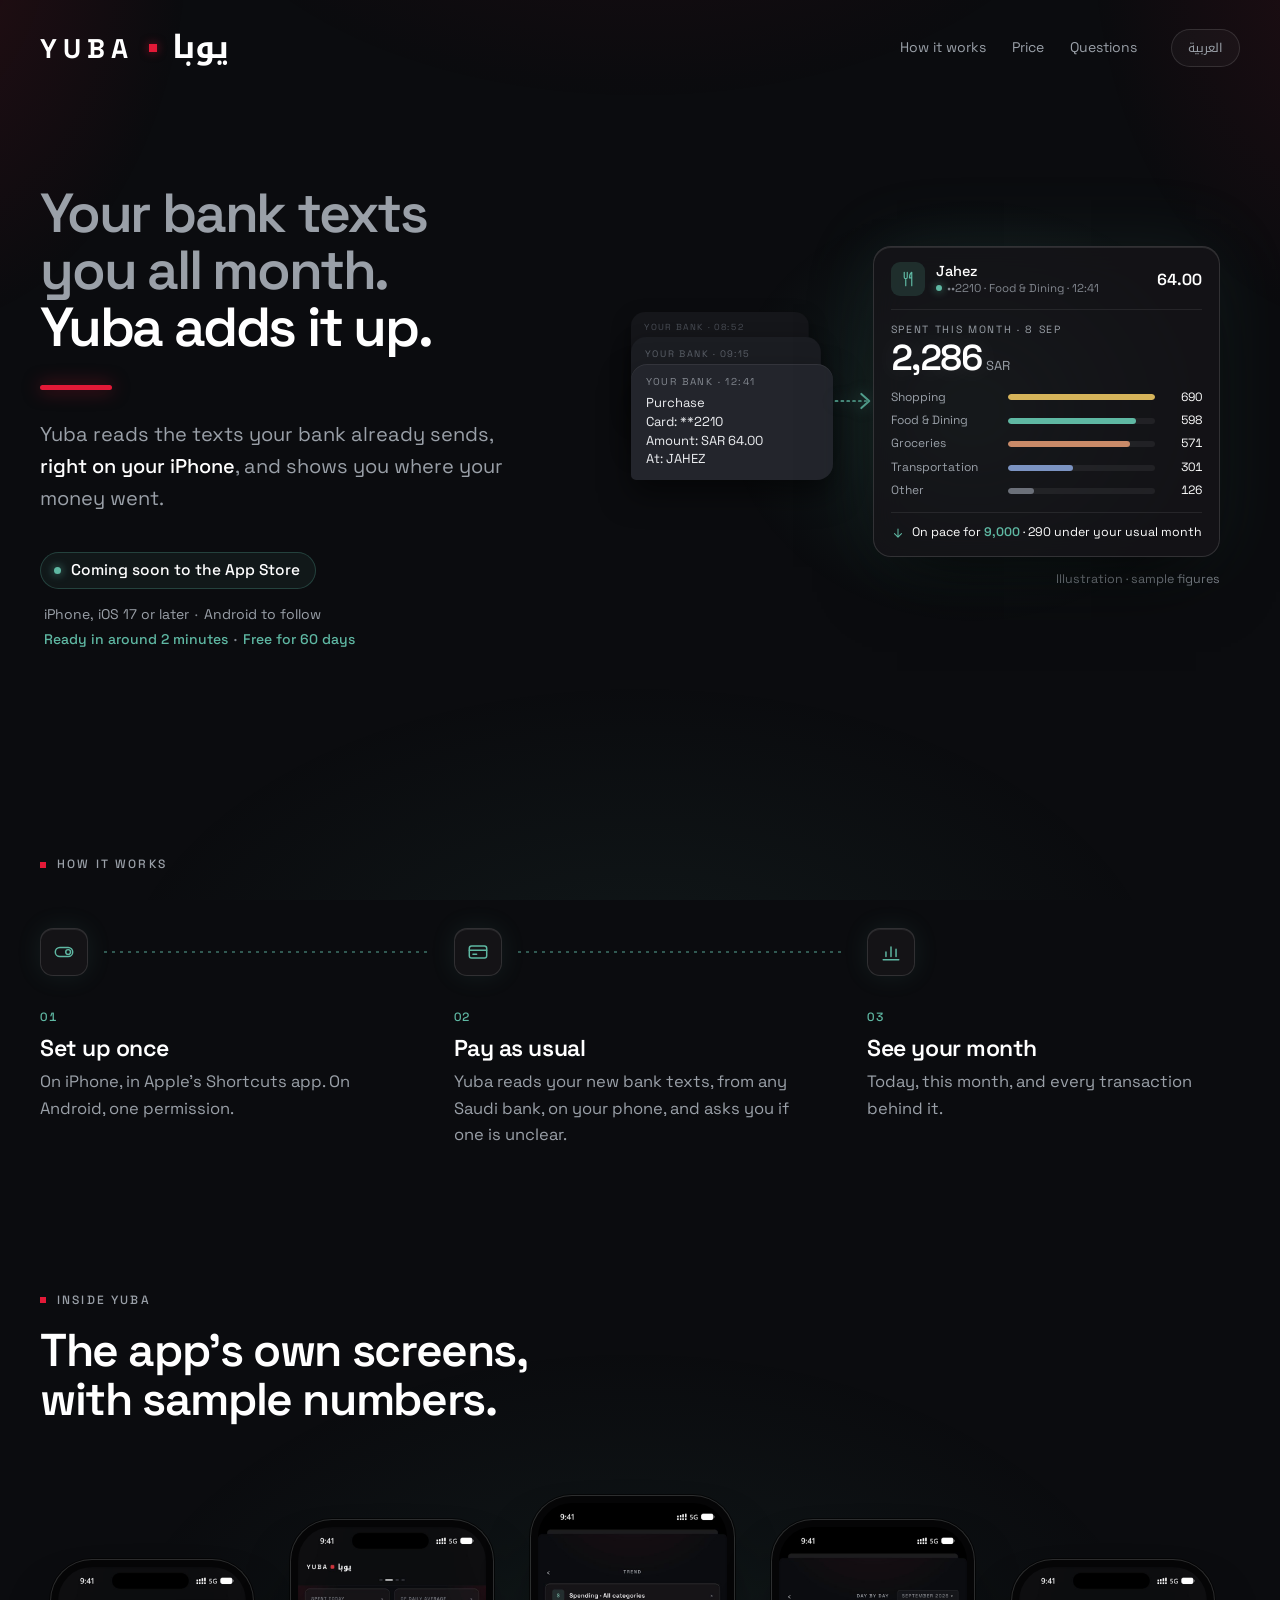
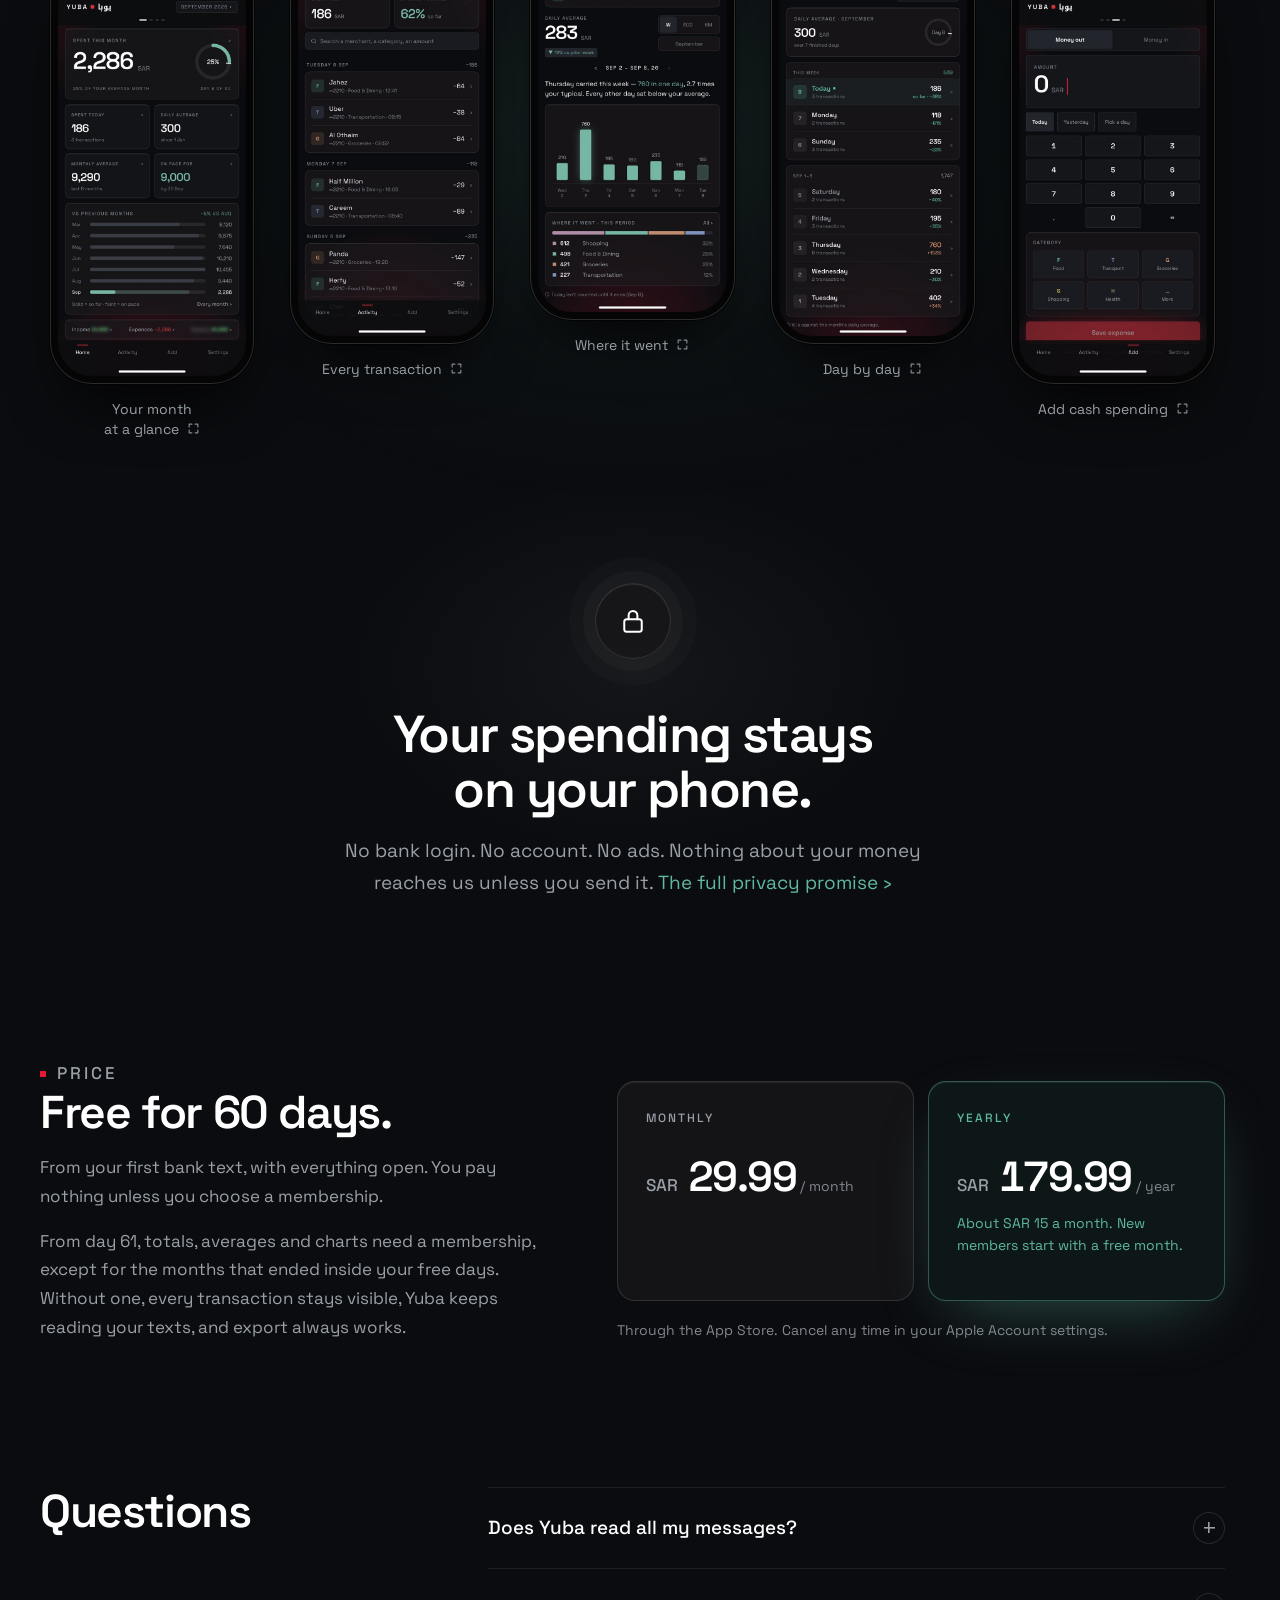
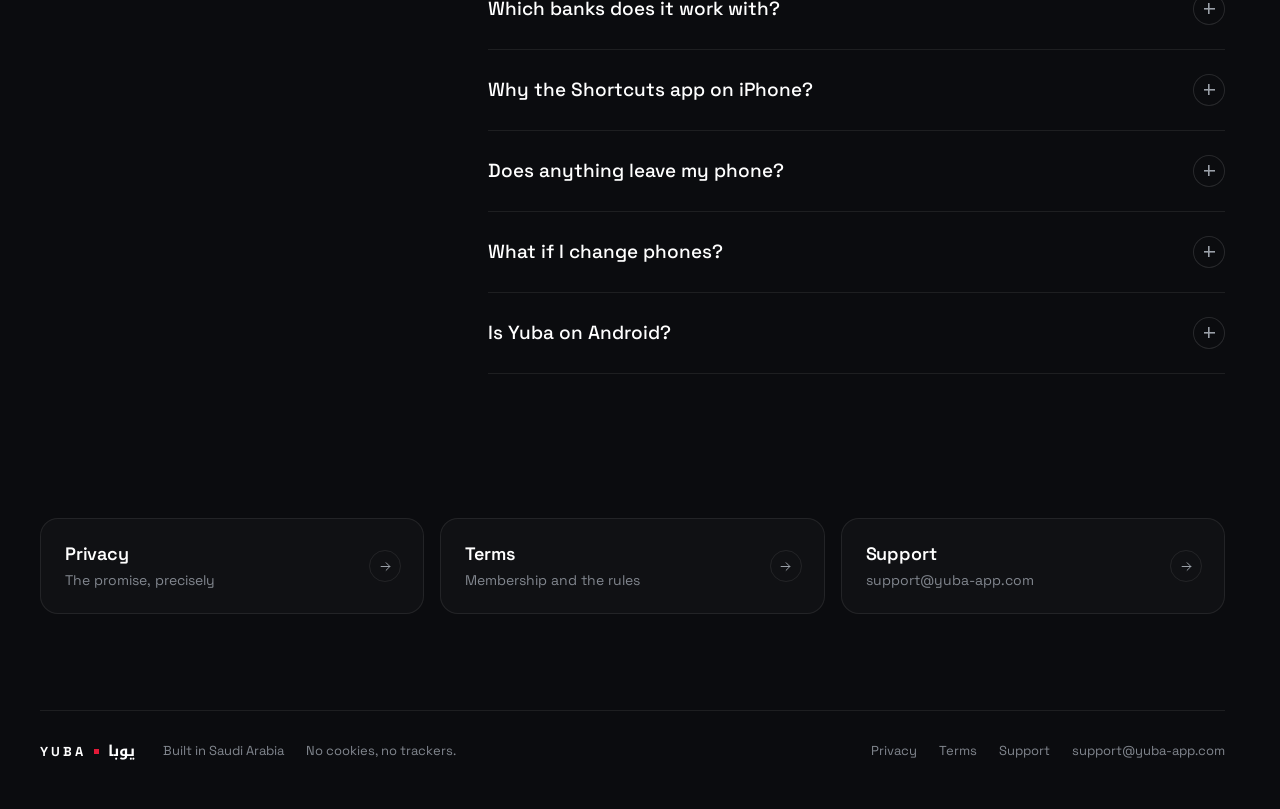
==== commit bea7c259: "Content, trust and the Arabic pass: the hero says what it costs, the 404 speaks both languages, and " ====
--- a/index.html
+++ b/index.html
@@ -66,7 +66,7 @@
     <nav class="jump" aria-label="Sections" data-aria-en="Sections" data-aria-ar="أقسام الصفحة">
       <a href="#how"><span lang="en">How it works</span><span lang="ar">كيف يعمل</span></a>
       <a href="#price"><span lang="en">Price</span><span lang="ar">السعر</span></a>
-      <a href="#faq"><span lang="en">Questions</span><span lang="ar">أسئلة</span></a>
+      <a href="#faq"><span lang="en">Questions</span><span lang="ar">أسئلة شائعة</span></a>
     </nav>
     <button class="langbtn" type="button">
       <span lang="ar">العربية</span><span lang="en">English</span>
@@ -98,7 +98,10 @@
       <p class="lede">Yuba reads the texts your bank already sends, <strong>right on your iPhone</strong>, and shows you where your money went.</p>
       <div class="get">
         <span class="soon"><i></i>Coming soon to the App Store</span>
-        <span class="get-note">iPhone, iOS 17 or later · <b>ready in around 2 minutes</b><span class="droid">Android to follow.</span></span>
+        <div class="get-note">
+          <ul class="specs"><li>iPhone, iOS 17 or later</li><li>Android to follow</li></ul>
+          <ul class="specs perks"><li>Ready in around 2 minutes</li><li>Free for 60 days</li></ul>
+        </div>
       </div>
       </div>
       <div class="hero-art">
@@ -143,7 +146,7 @@
       <div class="band how" id="how">
         <div class="band-head"><h2 class="kicker">How it works</h2></div>
         <ol class="steps">
-          <li><span class="chip" aria-hidden="true"><svg viewBox="0 0 24 24" fill="none" stroke="currentColor" stroke-width="1.6" stroke-linecap="round" stroke-linejoin="round"><rect x="2.5" y="7" width="19" height="10" rx="5"/><circle cx="16.5" cy="12" r="2.6"/></svg></span><span class="num">01</span><h3>Set up once</h3><p>On iPhone, in Apple’s Shortcuts app. On Android, a single permission.</p></li>
+          <li><span class="chip" aria-hidden="true"><svg viewBox="0 0 24 24" fill="none" stroke="currentColor" stroke-width="1.6" stroke-linecap="round" stroke-linejoin="round"><rect x="2.5" y="7" width="19" height="10" rx="5"/><circle cx="16.5" cy="12" r="2.6"/></svg></span><span class="num">01</span><h3>Set up once</h3><p>On iPhone, in Apple’s Shortcuts app. On Android, one permission.</p></li>
           <li><span class="chip" aria-hidden="true"><svg viewBox="0 0 24 24" fill="none" stroke="currentColor" stroke-width="1.6" stroke-linecap="round" stroke-linejoin="round"><rect x="2.5" y="5.5" width="19" height="13" rx="2.5"/><path d="M2.5 10h19M6.5 14.5h4"/></svg></span><span class="num">02</span><h3>Pay as usual</h3><p>Yuba reads your new bank texts, from any Saudi bank, on your phone, and asks you if one is unclear.</p></li>
           <li><span class="chip" aria-hidden="true"><svg viewBox="0 0 24 24" fill="none" stroke="currentColor" stroke-width="1.6" stroke-linecap="round" stroke-linejoin="round"><path d="M3.5 20.5h17M6.5 17v-5M12 17V6.5M17.5 17v-8"/></svg></span><span class="num">03</span><h3>See your month</h3><p>Today, this month, and every transaction behind it.</p></li>
         </ol>
@@ -178,7 +181,7 @@
             <p class="kicker">Price</p>
             <h2 class="band-title">Free for 60 days.</h2>
             <p>From your first bank text, with everything open. You pay nothing unless you choose a membership.</p>
-            <p>Without one, every transaction stays visible, Yuba keeps reading your texts, and export always works. Totals, averages and charts need a membership, except for the months that ended inside your free days.</p>
+            <p>From day 61, totals, averages and charts need a membership, except for the months that ended inside your free days. Without one, every transaction stays visible, Yuba keeps reading your texts, and export always works.</p>
           </div>
           <div class="plans">
             <div class="plan"><span class="plan-name">Monthly</span><span class="plan-price"><span class="cur">SAR</span> 29.99<small> / month</small></span></div>
@@ -194,7 +197,7 @@
           <details id="q-messages"><summary>Does Yuba read all my messages?</summary><p>No. On iPhone, Shortcuts hands Yuba only texts that contain SAR, SR or ريال. Yuba never sees the rest, and what it does get, it reads on your phone.</p></details>
           <details id="q-banks"><summary>Which banks does it work with?</summary><p>All Saudi banks. Yuba is made for the transaction texts Saudi banks send, in Arabic and English, and it keeps learning new wordings from the people who use it. When a text says money moved in a wording Yuba hasn’t learned yet, it asks you instead of guessing. Teach Yuba, in Settings, writes you an email with that wording, every digit a 9 and people’s names cut to initials, for you to send us.</p></details>
           <details id="q-shortcuts"><summary>Why the Shortcuts app on iPhone?</summary><p>Apple doesn’t let apps read your messages. Instead, Apple’s Shortcuts app, set up once, hands Yuba the bank texts that mention riyals as they arrive. It’s Apple’s own tool, and you stay in control: you can turn it off any time. It takes around 2 minutes.</p></details>
-          <details id="q-online"><summary>Does anything leave my phone?</summary><p>Yuba sends nothing about your money. It has no server and no account. It goes online to check for its own updates, and memberships run through Apple. Like every app, Yuba is included in your phone’s own backup, under your Apple Account. <a href="/privacy/">Every detail is on the privacy page.</a></p></details>
+          <details id="q-online"><summary>Does anything leave my phone?</summary><p>Yuba sends nothing about your money. It has no server and no account. It goes online only to check for its own updates (a check that carries a random install number), and memberships run through Apple. Like every app, Yuba is included in your phone’s own backup, under your Apple Account. <a href="/privacy/">Every detail is on the privacy page.</a></p></details>
           <details id="q-phones"><summary>What if I change phones?</summary><p>Your history lives on your phone and in your phone’s own backup, so a new iPhone restored from that backup should bring it along. You can also export every transaction as a spreadsheet at any time.</p></details>
           <details id="q-android"><summary>Is Yuba on Android?</summary><p>Coming soon. On Android there is no Shortcuts step: one permission does it.</p></details>
         </div>
@@ -210,7 +213,10 @@
       <p class="lede">يقرأ يوبا رسائل بنكك <strong>على جوالك نفسه</strong>، ويرتّب مصاريفك أولًا بأول.</p>
       <div class="get">
         <span class="soon"><i></i>قريبًا على App Store</span>
-        <span class="get-note">على iPhone بنظام iOS 17 أو أحدث · <b>الإعداد يستغرق نحو دقيقتين</b><span class="droid">ونسخة Android في الطريق.</span></span>
+        <div class="get-note">
+          <ul class="specs"><li>على iPhone بنظام iOS 17 أو أحدث</li><li>ونسخة Android في الطريق</li></ul>
+          <ul class="specs perks"><li>جاهز خلال نحو دقيقتين</li><li>مجاني لمدة 60 يومًا</li></ul>
+        </div>
       </div>
       </div>
       <div class="hero-art">
@@ -275,13 +281,13 @@
           <a class="shot" href="/shots/ar/2-activity.jpg"><figure><img src="/shots/ar/2-activity.jpg" width="600" height="1304" loading="lazy" alt="العمليات: كل عملية حسب اليوم" decoding="async"><figcaption>كل عملياتك</figcaption></figure></a>
           <a class="shot" href="/shots/ar/3-trend.jpg"><figure><img src="/shots/ar/3-trend.jpg" width="600" height="1304" loading="lazy" alt="الاتجاه: مصاريف الأسبوع وأين ذهبت" decoding="async"><figcaption>أين ذهبت فلوسك</figcaption></figure></a>
           <a class="shot" href="/shots/ar/4-day-by-day.jpg"><figure><img src="/shots/ar/4-day-by-day.jpg" width="600" height="1304" loading="lazy" alt="يومًا بيوم: كل يوم مقارنة بمتوسطك" decoding="async"><figcaption>يومًا بيوم</figcaption></figure></a>
-          <a class="shot" href="/shots/ar/5-add.jpg"><figure><img src="/shots/ar/5-add.jpg" width="600" height="1304" loading="lazy" alt="إضافة: مصاريفك النقدية بيدك" decoding="async"><figcaption>النقد، تضيفه بنفسك</figcaption></figure></a>
+          <a class="shot" href="/shots/ar/5-add.jpg"><figure><img src="/shots/ar/5-add.jpg" width="600" height="1304" loading="lazy" alt="إضافة: مصاريفك النقدية تسجّلها بنفسك" decoding="async"><figcaption>أضف مصاريفك النقدية</figcaption></figure></a>
         </div>
       </div>
 
       <div class="band promise" id="privacy-ar">
         <span class="lock" aria-hidden="true"><svg viewBox="0 0 24 24" fill="none" stroke="currentColor" stroke-width="1.6" stroke-linecap="round" stroke-linejoin="round"><rect x="5" y="10.5" width="14" height="10" rx="2"/><path d="M8.5 10.5V7.5a3.5 3.5 0 0 1 7 0v3"/></svg></span>
-        <div><h2>بياناتك المالية تبقى على جوالك.</h2><p>لا ربط بحسابك البنكي، ولا تسجيل، ولا إعلانات، ولا يصلنا شيء يخص أموالك إلا ما ترسله بنفسك. <a href="/privacy/">وعد الخصوصية كاملًا ›</a></p></div>
+        <div><h2>بياناتك المالية تبقى على جوالك.</h2><p>لا ربط بحسابك البنكي، ولا تسجيل، ولا إعلانات. ولا يصلنا شيء عن مالك إلا ما ترسله أنت. <a href="/privacy/">وعد الخصوصية كاملًا ›</a></p></div>
       </div>
 
       <div class="band" id="price-ar">
@@ -290,11 +296,11 @@
             <p class="kicker">السعر</p>
             <h2 class="band-title">مجاني لمدة 60 يومًا.</h2>
             <p>من أول رسالة بنكية، وكل المزايا مفتوحة. ولا تدفع شيئًا ما لم تختر عضوية.</p>
-            <p>ومن دونها تبقى كل عملياتك ظاهرة، ويستمر يوبا في قراءة رسائلك، والتصدير متاح دائمًا. أما الإجماليات والمتوسطات والرسوم البيانية فتحتاج عضوية، إلا للأشهر التي اكتملت خلال أيامك المجانية.</p>
+            <p>وابتداءً من اليوم 61 تحتاج المجاميع والمتوسطات والرسوم البيانية إلى عضوية، إلا للأشهر التي اكتملت خلال أيامك المجانية. ومن دونها تبقى كل عملياتك ظاهرة، ويستمر يوبا في قراءة رسائلك، والتصدير متاح دائمًا.</p>
           </div>
           <div class="plans">
-            <div class="plan"><span class="plan-name">شهري</span><span class="plan-price">29.99 <span class="cur">ر.س</span><small> / شهريًا</small></span></div>
-            <div class="plan best"><span class="plan-name">سنوي</span><span class="plan-price">179.99 <span class="cur">ر.س</span><small> / سنويًا</small></span><span class="plan-sub">نحو 15 ر.س شهريًا، ويبدأ بشهر مجاني للمشتركين الجدد.</span></div>
+            <div class="plan"><span class="plan-name">شهري</span><span class="plan-price">29.99 <span class="cur">ر.س</span><small> شهريًا</small></span></div>
+            <div class="plan best"><span class="plan-name">سنوي</span><span class="plan-price">179.99 <span class="cur">ر.س</span><small> سنويًا</small></span><span class="plan-sub">نحو 15 ر.س شهريًا، ويبدأ بشهر مجاني للمشتركين الجدد.</span></div>
             <p class="plan-note">عبر App Store، ويمكنك الإلغاء متى شئت من إعدادات حساب Apple.</p>
           </div>
         </div>
@@ -304,11 +310,11 @@
         <h2 class="band-title">أسئلة شائعة</h2>
         <div class="faq">
           <details id="q-messages-ar"><summary>هل يقرأ يوبا كل رسائلي؟</summary><p>لا. على iPhone لا تمرّر «الاختصارات» إلى يوبا إلا الرسائل التي فيها SAR أو SR أو «ريال». بقية رسائلك لا يراها يوبا، وما يصله يقرؤه على جوالك نفسه.</p></details>
-          <details id="q-banks-ar"><summary>مع أي البنوك يعمل يوبا؟</summary><p>مع كل البنوك السعودية. يوبا مصمَّم لرسائل العمليات التي ترسلها البنوك السعودية، بالعربية والإنجليزية، ويتعلّم الصياغات الجديدة باستمرار من مستخدميه. وإذا قالت رسالة إن مالًا تحرّك بصياغة لم يتعلّمها بعد، يسألك بدل أن يخمّن. ومن «الإعدادات › علِّم يوبا» يمكنك أن ترسل لنا تلك الصياغة، وكل رقم فيها 9، وأسماء الأشخاص مختصرة إلى أحرفها الأولى.</p></details>
+          <details id="q-banks-ar"><summary>مع أي البنوك يعمل يوبا؟</summary><p>مع كل البنوك السعودية. يوبا مصمَّم لرسائل العمليات التي ترسلها البنوك السعودية، بالعربية والإنجليزية، ويتعلّم الصياغات الجديدة باستمرار من مستخدميه. وإذا قالت رسالة إن مالًا تحرّك بصياغة لم يتعلّمها بعد، يسألك بدل أن يخمّن. و«علِّم يوبا» في الإعدادات يكتب لك رسالة بريد بتلك الصياغة، بعد أن يصير كل رقم فيها 9 وتُختصر أسماء الأشخاص إلى أحرفها الأولى، لترسلها إلينا بنفسك.</p></details>
           <details id="q-shortcuts-ar"><summary>لماذا تطبيق «الاختصارات» على iPhone؟</summary><p>لأن Apple لا تسمح للتطبيقات بقراءة رسائلك. تُعدّ «الاختصارات» مرة واحدة، فتسلّم يوبا رسائل البنك التي تذكر الريال حين تصل. هي أداة من Apple نفسها، والأمر بيدك: توقفها متى شئت. والإعداد يستغرق نحو دقيقتين.</p></details>
-          <details id="q-online-ar"><summary>هل يخرج شيء من جوالي؟</summary><p>يوبا لا يرسل شيئًا يخص أموالك، فلا خادم له ولا حساب. يتصل بالإنترنت ليتحقق من تحديثاته، والعضوية تتم عبر Apple. وككل تطبيق، يُحفظ يوبا ضمن النسخة الاحتياطية لجوالك تحت حساب Apple الخاص بك. <a href="/privacy/">التفاصيل كلها في صفحة الخصوصية.</a></p></details>
-          <details id="q-phones-ar"><summary>ماذا لو غيّرت جوالي؟</summary><p>سجلّك محفوظ على جوالك وفي نسخته الاحتياطية، فإذا استعدت جوالك الجديد من تلك النسخة فالمفترض أن يعود معه. ويمكنك أيضًا في أي وقت تصدير كل عملياتك إلى جدول بيانات.</p></details>
-          <details id="q-android-ar"><summary>هل يوبا متوفر على Android؟</summary><p>في الطريق. وعلى Android لا حاجة لتطبيق «الاختصارات»: يكفي إذن واحد.</p></details>
+          <details id="q-online-ar"><summary>هل يخرج شيء من جوالي؟</summary><p>يوبا لا يرسل شيئًا عن مالك، فلا خادم له ولا حساب. ولا يتصل بالإنترنت إلا ليتحقق من تحديثاته، ويحمل هذا التحقق رقم تثبيت عشوائيًا، أما العضوية فتمرّ عبر Apple. وككل تطبيق، يُحفظ يوبا ضمن النسخة الاحتياطية لجوالك تحت حساب Apple الخاص بك. <a href="/privacy/">التفاصيل كلها في صفحة الخصوصية.</a></p></details>
+          <details id="q-phones-ar"><summary>ماذا لو غيّرت جوالي؟</summary><p>سجلّك محفوظ على جوالك وفي نسخته الاحتياطية، فإذا استعدت جوالك الجديد من تلك النسخة فمن المفترض أن يعود معه. ويمكنك أيضًا في أي وقت تصدير كل عملياتك إلى جدول بيانات.</p></details>
+          <details id="q-android-ar"><summary>هل يوبا متوفر على Android؟</summary><p>قريبًا. وعلى Android لا حاجة إلى تطبيق «الاختصارات»: يكفي إذن واحد.</p></details>
         </div>
       </div>
     </section>
--- a/site.css
+++ b/site.css
@@ -8,6 +8,8 @@
    device-framed screens, section rhythm, quiet motion that never hides content.
    Interaction pass, 12 Oct 2026: a fixed header that condenses on scroll (menu on a phone,
    contents on the policies), one focus ring, finger-sized targets, the screens open larger.
+   Content pass, 12 Oct 2026: the hero names the two reasons to try it (2 minutes, 60 free days),
+   the 404 speaks both languages, nothing breaks between 980 and 1240 or without JavaScript.
    Behaviour lives in /site.js; the language is chosen in each page's <head> before first paint. */
 
 /* Fonts live on this site (12 Oct 2026): no request leaves for Google, so the footer can say no trackers. */
@@ -92,6 +94,11 @@
 html[data-lang="ar"] dialog[lang="ar"][open] { display: grid !important; }
 html[data-lang="ar"] body { direction: rtl; }
 
+/* Without JavaScript the noscript rule shows both languages: keep each pair apart
+   ("Privacy الخصوصية", not "Privacyالخصوصية"), and the 404's two messages too. */
+html:not(.js) span[lang="en"]:has(+ span[lang="ar"]) { margin-right: 0.6em; }
+html:not(.js) .lost div[lang="ar"] { margin-top: 44px; }
+
 .langbtn [lang="en"] { display: none !important; }
 html:not([data-lang="ar"]) .langbtn [lang="ar"] { display: inline !important; }
 html[data-lang="ar"] .langbtn [lang="en"] { display: inline !important; }
@@ -294,9 +301,15 @@
 .soon i { position: relative; width: 7px; height: 7px; border-radius: 50%; background: var(--teal); box-shadow: 0 0 10px rgba(95, 184, 163, 0.85); flex: none; }
 .home[lang="ar"] .soon { font-size: 14.5px; line-height: 1.6; padding: 5px 13px 5px 16px; }
 @media (max-width: 360px) { .soon { font-size: 14px; padding-inline: 12px 14px; } }
-.get-note { font-size: 14px; color: var(--ink2); line-height: 1.65; padding-inline-start: 4px; text-wrap: pretty; }
-.get-note b { color: var(--teal); font-weight: 500; white-space: nowrap; }
-.get-note .droid { display: block; color: var(--ink3); }
+/* Two short lines of facts: the phone it needs, then the two reasons to try it. Each fact keeps
+   its words together; the dot before a fact that starts a new line falls in the clipped margin,
+   so a narrow phone never shows a line that begins or ends with a lone separator. */
+.get-note { font-size: 14px; color: var(--ink2); line-height: 1.65; padding-inline-start: 4px; overflow: hidden; }
+.get-note .specs { list-style: none; display: flex; flex-wrap: wrap; margin: 0; margin-inline-start: -15px; padding: 0; }
+.get-note .specs li { position: relative; margin: 0; padding-inline-start: 15px; white-space: nowrap; }
+.get-note .specs li::before { content: "\B7"; position: absolute; inset-inline-start: 0; width: 15px; text-align: center; color: var(--ink3); }
+.get-note .perks { margin-top: 2px; }
+.get-note .perks li { color: var(--teal); font-weight: 500; }
 .home[lang="ar"] .get-note { font-size: 14px; line-height: 1.95; }
 
 /* the picture: three bank texts become a line in the month */
@@ -478,7 +491,7 @@
 }
 .shots figure, .shots figcaption { padding-inline: 9px; }
 .shots figure { padding-top: 9px; }
-.shots figcaption { margin-top: 24px; font-size: 14px; color: var(--ink2); text-align: center; line-height: 1.4; text-wrap: pretty; }
+.shots figcaption { margin-top: 24px; font-size: 14px; color: var(--ink2); text-align: center; line-height: 1.4; text-wrap: balance; }
 .home[lang="ar"] .shots figcaption { font-size: 13.5px; line-height: 1.8; text-align: center; }
 /* a small "enlarge" mark after each caption, once the larger view exists */
 .js .shots figcaption::after {
@@ -647,14 +660,20 @@
   .plans { grid-template-columns: 1fr 1fr; }
   .plan-note { grid-column: 1 / -1; }
 }
+/* "/ month" and "/ year" stay with their figure */
+.plan-price small { white-space: nowrap; }
 @media (min-width: 980px) {
-  .price-grid { grid-template-columns: minmax(0, 0.9fr) minmax(0, 1.1fr); gap: 80px; }
-  .plans { margin-top: 38px; }
   .plan { padding: 28px 28px 30px; min-height: 220px; }
   .plan-price { font-size: 42px; margin-top: 22px; }
   .plan-price .cur { font-size: 17px; }
   .free p { font-size: 17px; }
   .home[lang="ar"] .free p { font-size: 16px; }
+}
+/* the words beside the plans only once each plan has room for "SAR 179.99 / year" on one line
+   (between 980 and 1240 the figure used to break as "179.99 /" over "year") */
+@media (min-width: 1240px) {
+  .price-grid { grid-template-columns: minmax(0, 0.9fr) minmax(0, 1.1fr); gap: 80px; }
+  .plans { margin-top: 38px; }
 }
 
 /* questions */
@@ -664,6 +683,7 @@
 .faq summary {
   list-style: none; cursor: pointer; padding: 20px 0; color: var(--ink); font-size: 17px; font-weight: 500; line-height: 1.4;
   display: flex; justify-content: space-between; gap: 22px; align-items: center; transition: color 0.2s;
+  text-wrap: balance; /* a question that wraps never leaves its last word alone */
 }
 .faq summary::-webkit-details-marker { display: none; }
 /* a drawn plus in a ring; open turns it into a close mark */
@@ -716,7 +736,8 @@
 html[data-lang="ar"] .door .mark svg { transform: scaleX(-1); }
 .door:hover .mark { color: var(--ink); border-color: var(--border); transform: translateX(3px); }
 html[data-lang="ar"] .door:hover .mark { transform: translateX(-3px); }
-@media (min-width: 760px) { .doors { grid-template-columns: repeat(3, 1fr); gap: 16px; } }
+/* side by side only where each tile has room for its line (a tablet stacks them; the address never breaks) */
+@media (min-width: 980px) { .doors { grid-template-columns: repeat(3, 1fr); gap: 16px; } }
 
 /* ── footer ── */
 footer.site {
@@ -861,7 +882,7 @@
   font-size: 96px; font-weight: 600; letter-spacing: -0.05em; line-height: 1; color: transparent;
   -webkit-text-stroke: 1.2px rgba(255, 255, 255, 0.22); margin: 0 0 26px; font-variant-numeric: tabular-nums;
 }
-.lost h1 { font-size: 34px; letter-spacing: -0.035em; line-height: 1.1; margin: 0; }
+.lost h1 { font-size: 34px; letter-spacing: -0.035em; line-height: 1.1; margin: 0; text-wrap: balance; }
 .lost .tick { display: block; width: 52px; height: 4px; border-radius: 2px; background: var(--red); box-shadow: 0 0 14px rgba(227, 25, 55, 0.5); margin: 24px 0 28px; }
 .lost .back {
   display: inline-flex; align-items: center; gap: 10px; padding: 11px 18px; border-radius: 999px;
@@ -870,7 +891,14 @@
 }
 .lost .back:hover { background: rgba(255, 255, 255, 0.07); border-color: rgba(255, 255, 255, 0.2); text-decoration: none; }
 .lost .back svg { width: 15px; height: 15px; color: var(--teal); }
-@media (min-width: 561px) { .lost-code { font-size: 150px; } .lost h1 { font-size: 52px; } }
+.lost [lang="ar"] h1 { font-size: 30px; letter-spacing: 0; line-height: 1.5; }
+.lost [lang="ar"] .tick { margin: 18px 0 26px; }
+.lost [lang="ar"] .back svg { transform: scaleX(-1); }
+@media (min-width: 561px) {
+  .lost-code { font-size: 150px; }
+  .lost h1 { font-size: 52px; }
+  .lost [lang="ar"] h1 { font-size: 44px; line-height: 1.45; }
+}
 
 
 /* ── motion: quiet, and only for people who have not asked for less. Every animation ends
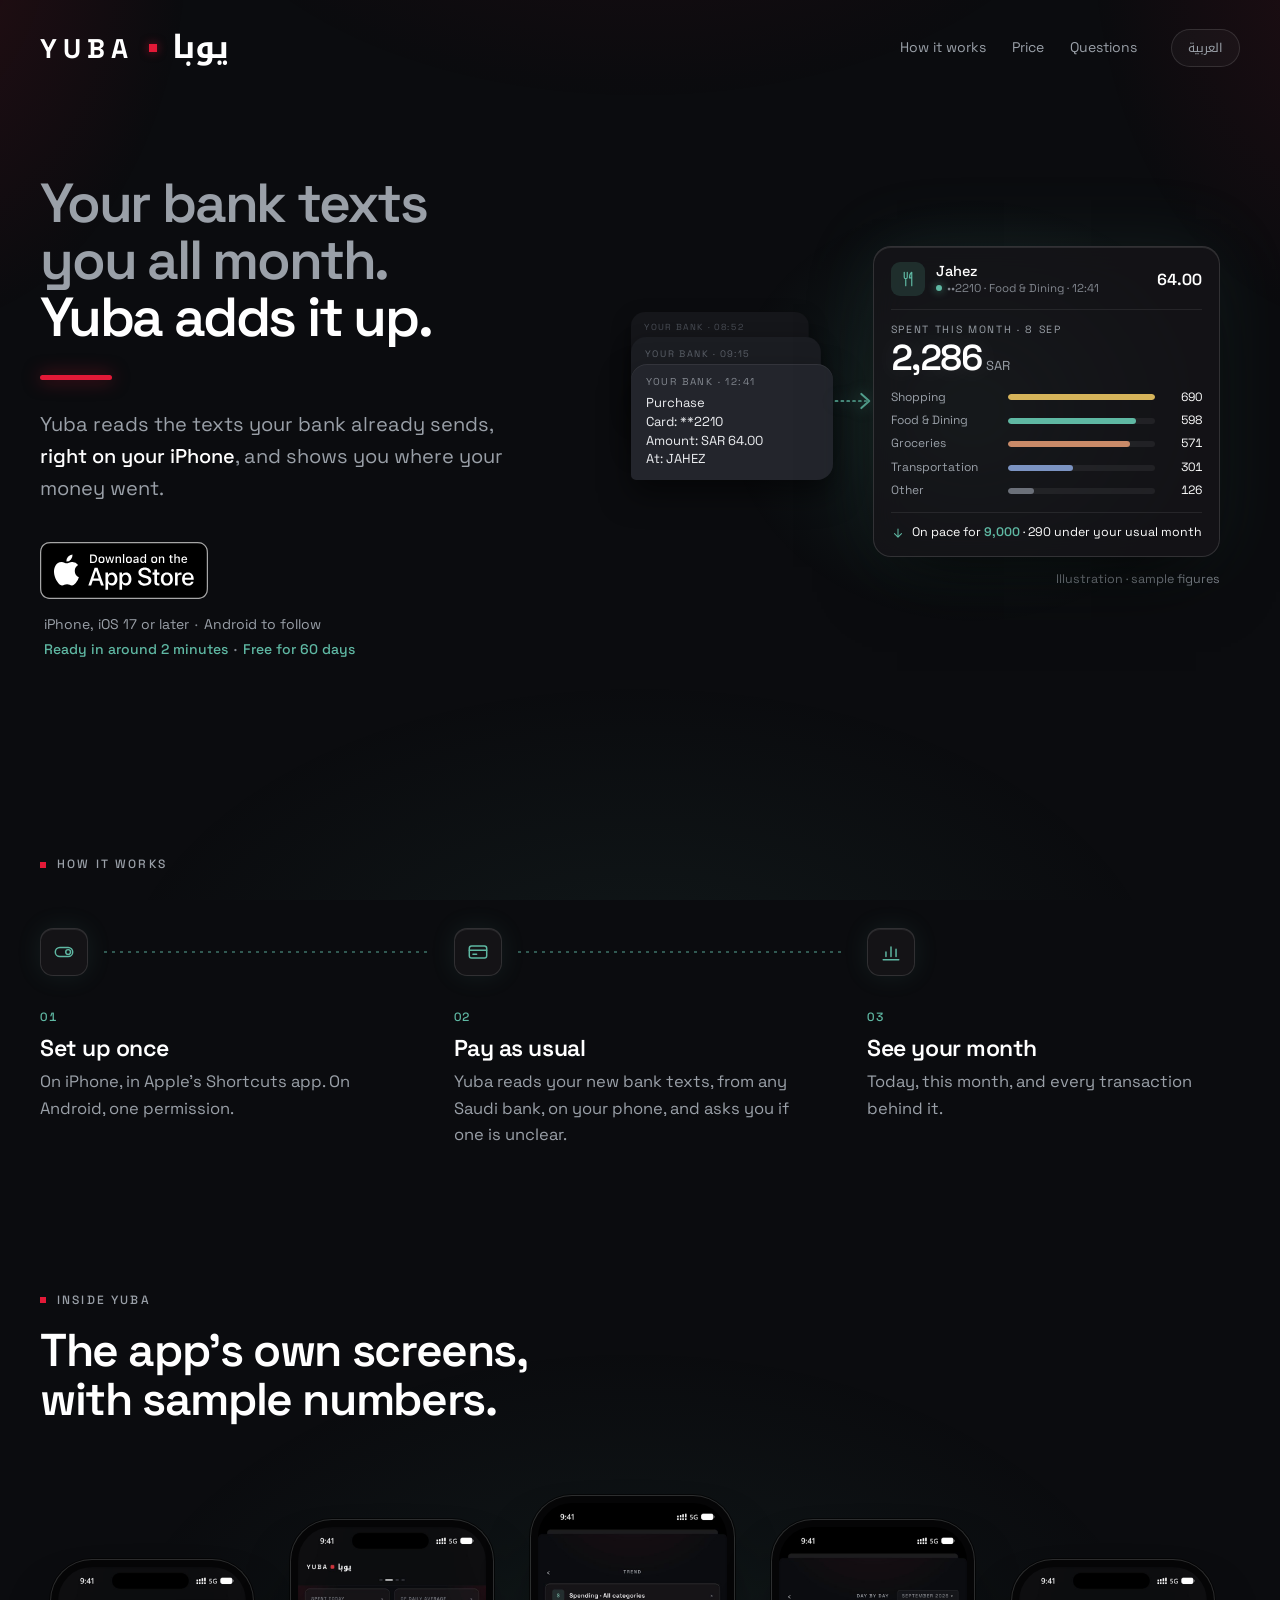
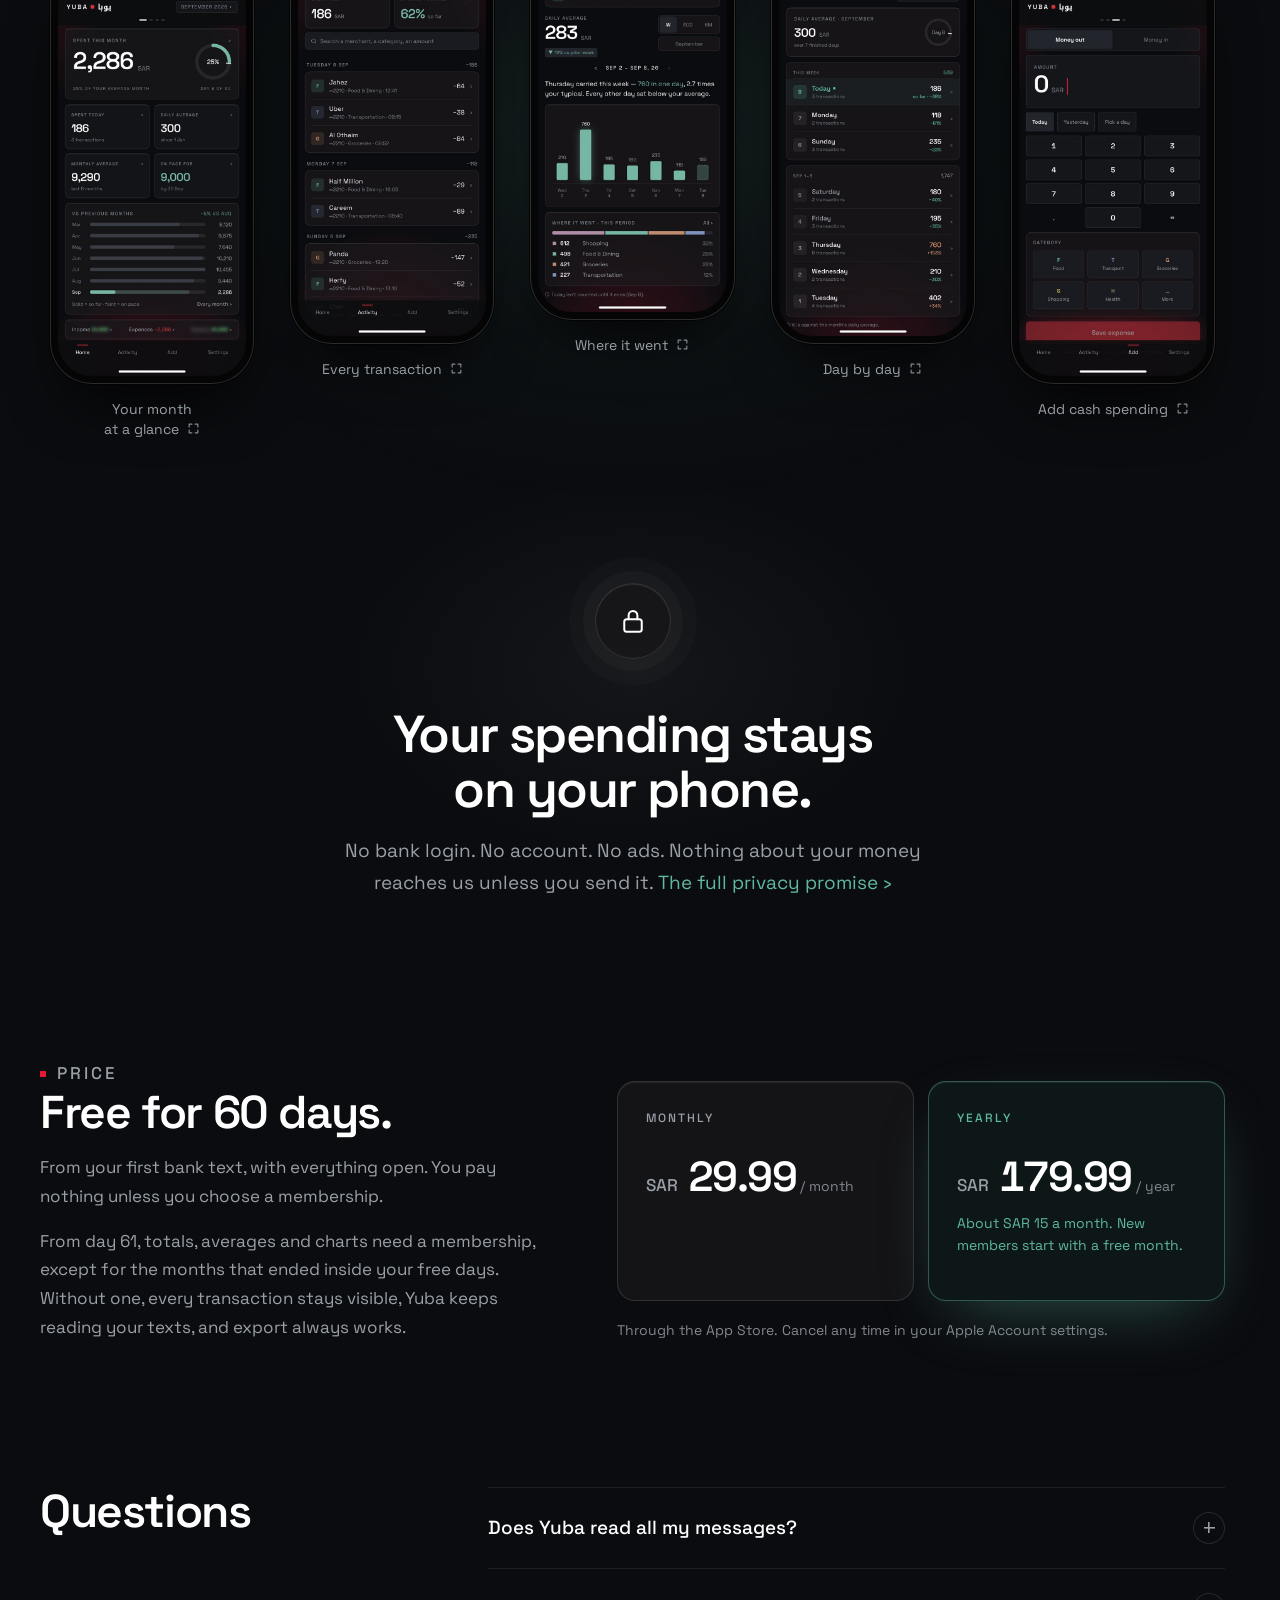
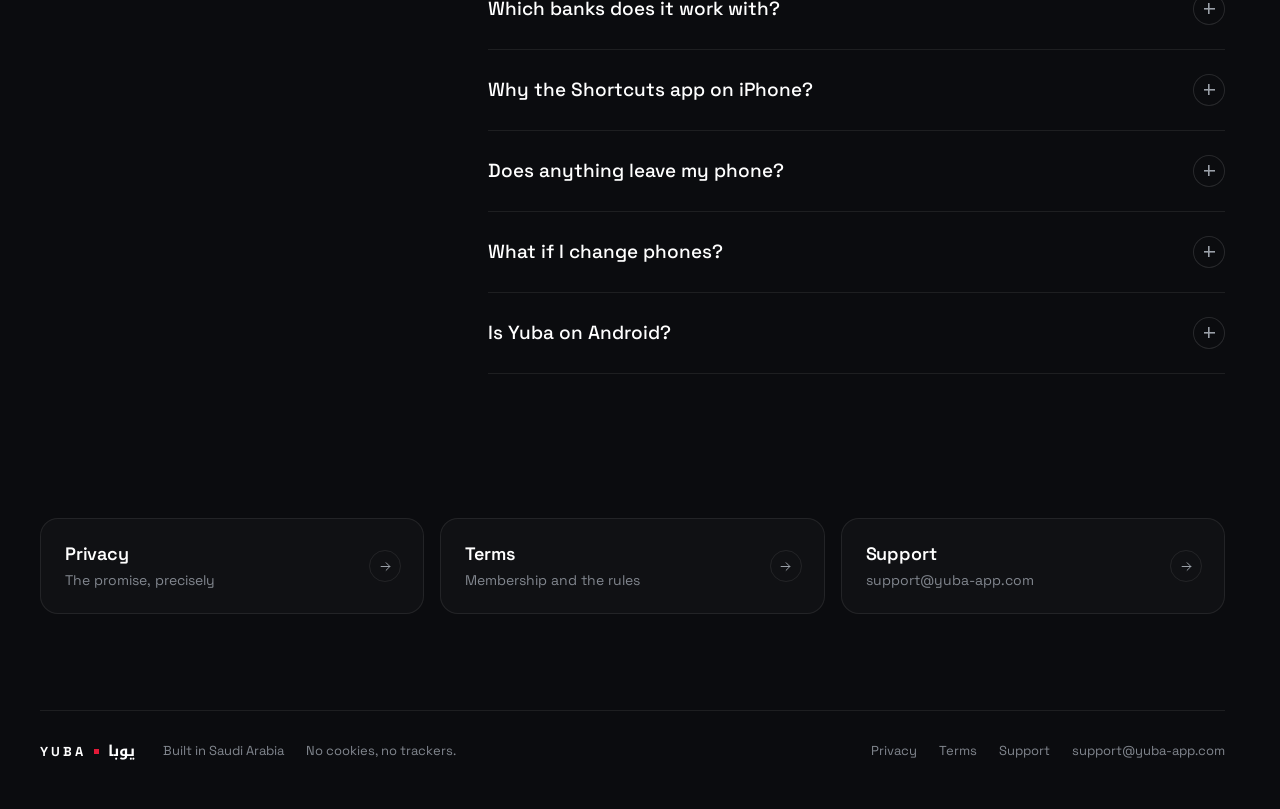
==== commit 720ee7bd: "App Store live: Apple's 'Download on the App Store' badge, linked, in place of 'Coming soon' (both l" ====
--- a/index.html
+++ b/index.html
@@ -1,5 +1,5 @@
 <!doctype html>
-<html lang="en" data-title-ar="يوبا · Yuba — أين تذهب فلوسك؟ الجواب في رسائل بنكك">
+<html lang="en" data-en-path="/" data-ar-path="/ar/" data-title-ar="يوبا · Yuba — أين تذهب فلوسك؟ الجواب في رسائل بنكك">
 <head>
 <meta charset="utf-8">
 <meta name="viewport" content="width=device-width,initial-scale=1">
@@ -7,19 +7,26 @@
 <title>Yuba · يوبا — your bank texts, added up</title>
 <script>
 /* Language before the first paint (an Arabic visitor never sees English first), the Latin half of
-   the Arabic face fetched early, html.js for the enhanced layout, html.scrolled for the header. The rest is /site.js. */
+   the Arabic face fetched early, html.js for the enhanced layout, html.scrolled for the header. The rest is /site.js.
+   Every page has two addresses, data-en-path ("/privacy/") and data-ar-path ("/ar/privacy/"); both files hold both
+   languages, so the address simply follows the language shown — no reload. An /ar/ address always opens in Arabic. */
 (function (d) {
+  var en = d.getAttribute('data-en-path'), ar = d.getAttribute('data-ar-path');
+  var onAr = /^\/ar(\/|$)/.test(location.pathname);
   var s = null, q = null;
   try { s = localStorage.getItem('yuba-lang'); } catch (e) {}
   try { q = new URLSearchParams(location.search).get('lang'); } catch (e) {}
-  if (q === 'ar' || q === 'en') {
-    s = q;
-    try { localStorage.setItem('yuba-lang', q); } catch (e) {}
-    try { history.replaceState(null, '', location.pathname + location.hash); } catch (e) {}
-  } else if (s !== 'ar' && s !== 'en') {
+  if (q !== 'ar' && q !== 'en') q = null;
+  if (q) s = q;
+  else if (onAr) s = 'ar';
+  else if (s !== 'ar' && s !== 'en') {
     // no choice saved yet: a phone set to Arabic opens the Arabic page
     try { if (/^ar(-|$)/i.test((navigator.languages && navigator.languages[0]) || navigator.language || '')) s = 'ar'; } catch (e) {}
   }
+  if (q || onAr) { try { localStorage.setItem('yuba-lang', s); } catch (e) {} }
+  var want = s === 'ar' ? ar : en;
+  if (want && want !== location.pathname) { try { history.replaceState(null, '', want + location.hash); } catch (e) {} }
+  else if (q) { try { history.replaceState(null, '', location.pathname + location.hash); } catch (e) {} }
   d.className = 'js';
   if (s === 'ar') {
     d.setAttribute('data-lang', 'ar'); d.lang = 'ar';
@@ -27,13 +34,16 @@
     l.rel = 'preload'; l.as = 'font'; l.type = 'font/woff2'; l.crossOrigin = 'anonymous';
     l.href = '/fonts/noto-kufi-arabic-latin.woff2';
     document.head.appendChild(l);
-  }
+  } else { d.removeAttribute('data-lang'); d.lang = 'en'; }
   var on = false, f = function () { var y = (window.scrollY || 0) > 8; if (y !== on) { on = y; d.classList.toggle('scrolled', y); } };
   f(); addEventListener('scroll', f, { passive: true });
 })(document.documentElement);
 </script>
 <meta name="description" content="Your bank texts you all month. Yuba adds it up — it reads the texts your bank already sends, right on your iPhone, and shows you where your money went.">
 <link rel="canonical" href="https://yuba-app.com/">
+<link rel="alternate" hreflang="en" href="https://yuba-app.com/">
+<link rel="alternate" hreflang="ar" href="https://yuba-app.com/ar/">
+<link rel="alternate" hreflang="x-default" href="https://yuba-app.com/">
 <meta property="og:type" content="website">
 <meta property="og:locale" content="en_US">
 <meta property="og:locale:alternate" content="ar_SA">
@@ -97,7 +107,7 @@
       <i class="tick"></i>
       <p class="lede">Yuba reads the texts your bank already sends, <strong>right on your iPhone</strong>, and shows you where your money went.</p>
       <div class="get">
-        <span class="soon"><i></i>Coming soon to the App Store</span>
+        <a class="store" href="https://apps.apple.com/app/id6804229407"><img src="/badges/app-store-en-us.svg" width="150" height="50" alt="Download on the App Store"></a>
         <div class="get-note">
           <ul class="specs"><li>iPhone, iOS 17 or later</li><li>Android to follow</li></ul>
           <ul class="specs perks"><li>Ready in around 2 minutes</li><li>Free for 60 days</li></ul>
@@ -212,7 +222,7 @@
       <i class="tick"></i>
       <p class="lede">يقرأ يوبا رسائل بنكك <strong>على جوالك نفسه</strong>، ويرتّب مصاريفك أولًا بأول.</p>
       <div class="get">
-        <span class="soon"><i></i>قريبًا على App Store</span>
+        <a class="store" href="https://apps.apple.com/app/id6804229407"><img src="/badges/app-store-en-us.svg" width="150" height="50" alt="حمّل يوبا من App Store"></a>
         <div class="get-note">
           <ul class="specs"><li>على iPhone بنظام iOS 17 أو أحدث</li><li>ونسخة Android في الطريق</li></ul>
           <ul class="specs perks"><li>جاهز خلال نحو دقيقتين</li><li>مجاني لمدة 60 يومًا</li></ul>
--- a/site.css
+++ b/site.css
@@ -13,7 +13,8 @@
    Behaviour lives in /site.js; the language is chosen in each page's <head> before first paint. */
 
 /* Fonts live on this site (12 Oct 2026): no request leaves for Google, so the footer can say no trackers. */
-@font-face { font-family: 'Noto Kufi Arabic'; font-style: normal; font-weight: 300 700; font-display: swap; src: url(/fonts/noto-kufi-arabic-arabic.woff2) format('woff2'); unicode-range: U+0600-06FF, U+0750-077F, U+0870-0891, U+0897-08E1, U+08E3-08FF, U+200C-200E, U+2010-2011, U+204F, U+2E41, U+FB50-FDFF, U+FE70-FE74, U+FE76-FEFC, U+102E0-102FB, U+10E60-10E7E, U+10EC2-10EC7, U+10EC9-10EEE, U+10EF0-10EFF, U+1EE00-1EE03, U+1EE05-1EE1F, U+1EE21-1EE22, U+1EE24, U+1EE27, U+1EE29-1EE32, U+1EE34-1EE37, U+1EE39, U+1EE3B, U+1EE42, U+1EE47, U+1EE49, U+1EE4B, U+1EE4D-1EE4F, U+1EE51-1EE52, U+1EE54, U+1EE57, U+1EE59, U+1EE5B, U+1EE5D, U+1EE5F, U+1EE61-1EE62, U+1EE64, U+1EE67-1EE6A, U+1EE6C-1EE72, U+1EE74-1EE77, U+1EE79-1EE7C, U+1EE7E, U+1EE80-1EE89, U+1EE8B-1EE9B, U+1EEA1-1EEA3, U+1EEA5-1EEA9, U+1EEAB-1EEBB, U+1EEF0-1EEF1; }
+/* The Arabic face cut to the letters Arabic actually uses (the whole basic alphabet, its marks and punctuation): 28 KB instead of 124. */
+@font-face { font-family: 'Noto Kufi Arabic'; font-style: normal; font-weight: 300 700; font-display: swap; src: url(/fonts/noto-kufi-arabic-core.woff2) format('woff2'); unicode-range: U+AB, U+BB, U+60C, U+61B, U+61F, U+621-655, U+660-66C, U+670; }
 @font-face { font-family: 'Noto Kufi Arabic'; font-style: normal; font-weight: 300 700; font-display: swap; src: url(/fonts/noto-kufi-arabic-latin-ext.woff2) format('woff2'); unicode-range: U+0100-02BA, U+02BD-02C5, U+02C7-02CC, U+02CE-02D7, U+02DD-02FF, U+0304, U+0308, U+0329, U+1D00-1DBF, U+1E00-1E9F, U+1EF2-1EFF, U+2020, U+20A0-20AB, U+20AD-20C4, U+2113, U+2C60-2C7F, U+A720-A7FF; }
 @font-face { font-family: 'Noto Kufi Arabic'; font-style: normal; font-weight: 300 700; font-display: swap; src: url(/fonts/noto-kufi-arabic-latin.woff2) format('woff2'); unicode-range: U+0000-00FF, U+0131, U+0152-0153, U+02BB-02BC, U+02C6, U+02DA, U+02DC, U+0304, U+0308, U+0329, U+2000-206F, U+20AC, U+2122, U+2191, U+2193, U+2212, U+2215, U+FEFF, U+FFFD; }
 @font-face { font-family: 'Space Grotesk'; font-style: normal; font-weight: 300 700; font-display: swap; src: url(/fonts/space-grotesk-latin-ext.woff2) format('woff2'); unicode-range: U+0100-02BA, U+02BD-02C5, U+02C7-02CC, U+02CE-02D7, U+02DD-02FF, U+0304, U+0308, U+0329, U+1D00-1DBF, U+1E00-1E9F, U+1EF2-1EFF, U+2020, U+20A0-20AB, U+20AD-20C4, U+2113, U+2C60-2C7F, U+A720-A7FF; }
@@ -933,3 +934,9 @@
 @keyframes yb-grow { from { scale: 0 1; } }
 @keyframes yb-ping { 0% { box-shadow: 0 0 0 0 rgba(95, 184, 163, 0.45); } 70%, 100% { box-shadow: 0 0 0 12px rgba(95, 184, 163, 0); } }
 @keyframes yb-pulse { 0% { opacity: 0.9; scale: 0.6; } 70%, 100% { opacity: 0; scale: 1.6; } }
+
+/* The App Store badge (Apple's own artwork, self-hosted), in place of the coming-soon status once Yuba is live. */
+.store { display: inline-block; line-height: 0; border-radius: 9px; }
+.store img { display: block; width: 150px; height: auto; }
+.store:focus-visible { outline: 2px solid var(--teal); outline-offset: 4px; }
+@media (min-width: 980px) { .store img { width: 168px; } }
